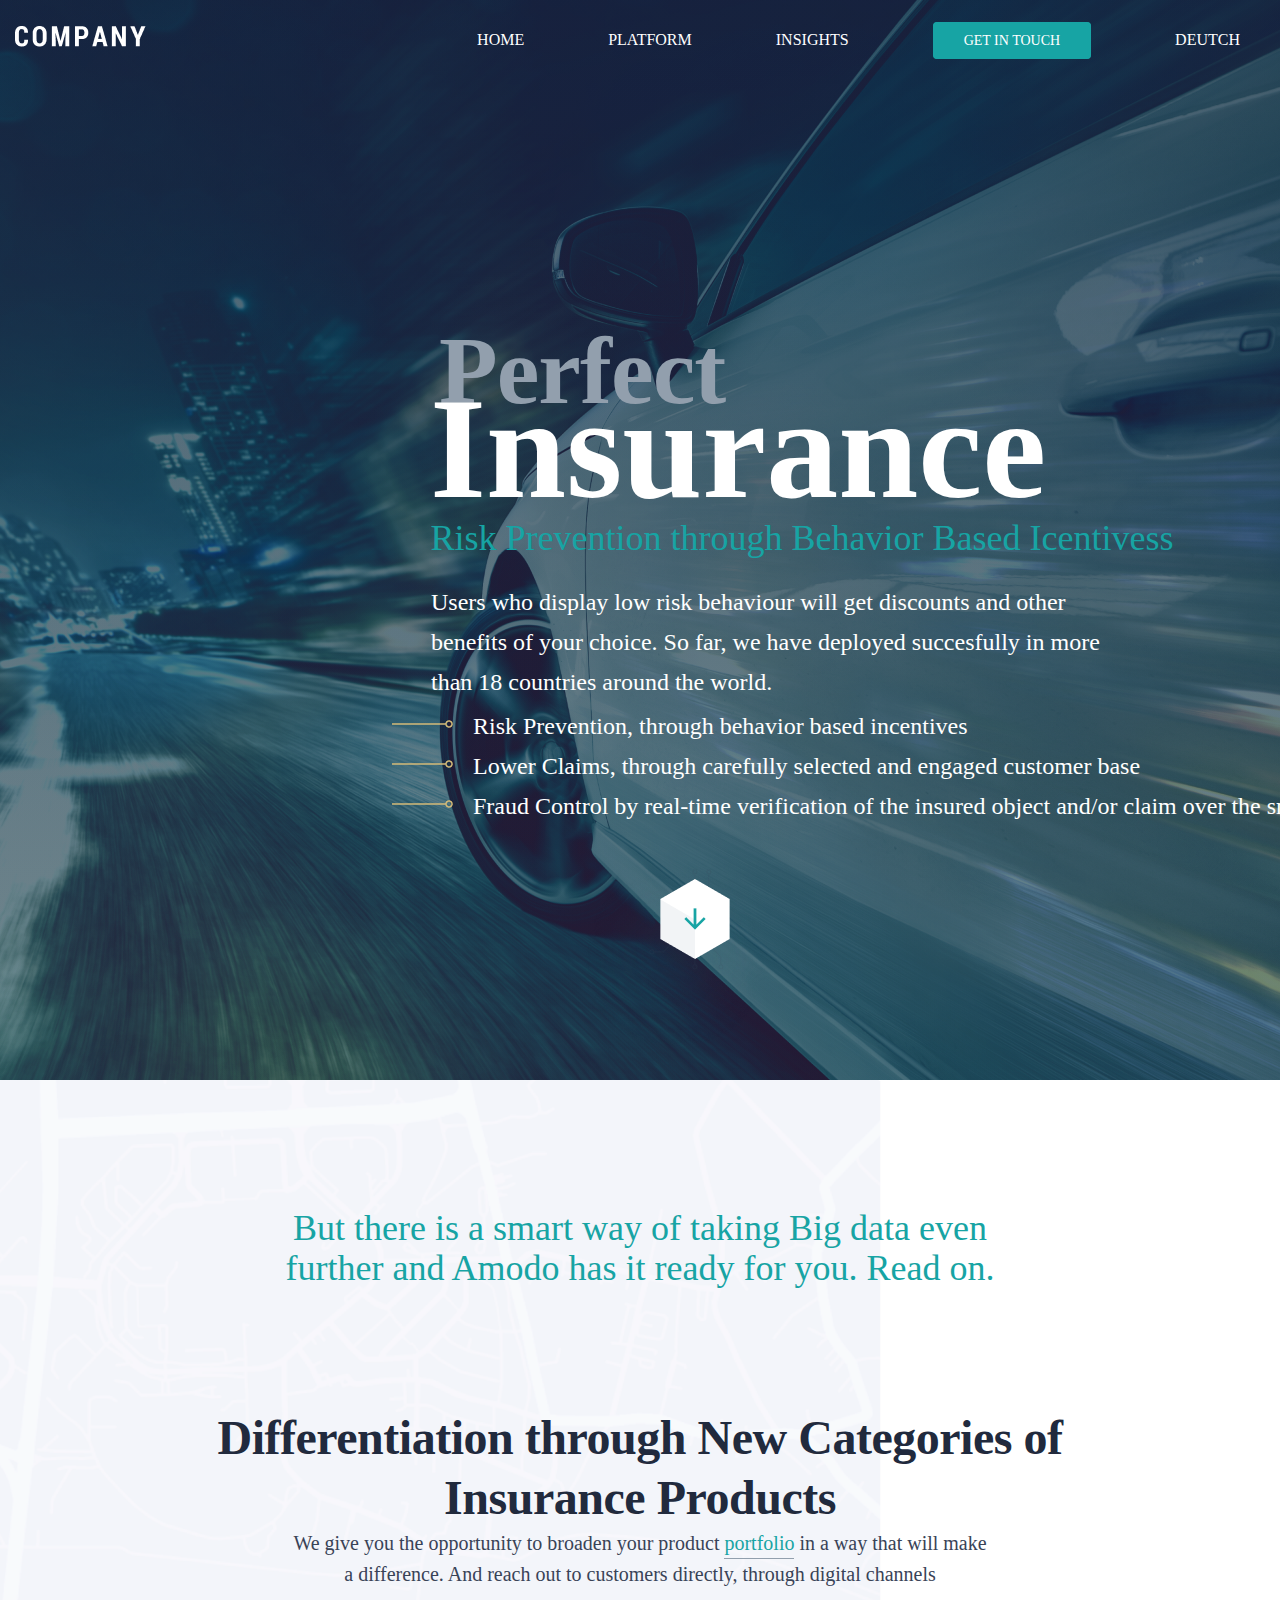
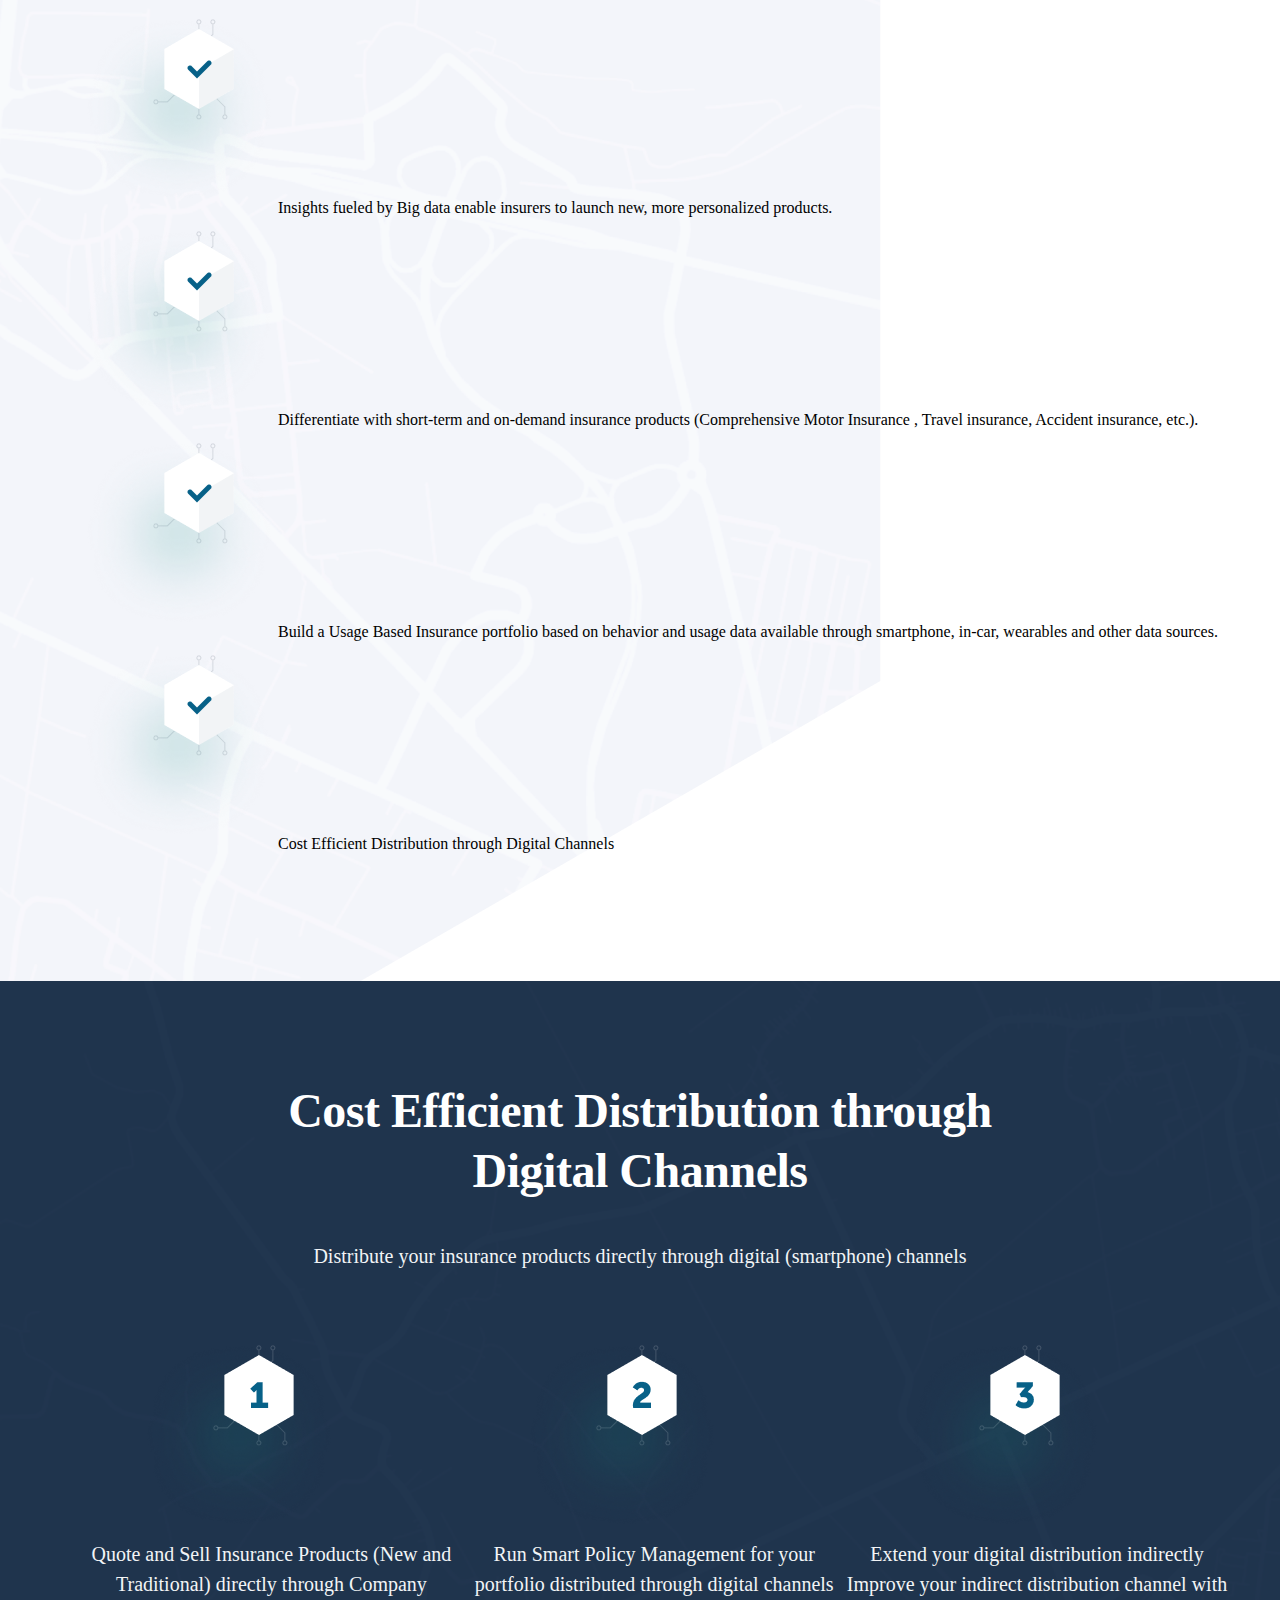
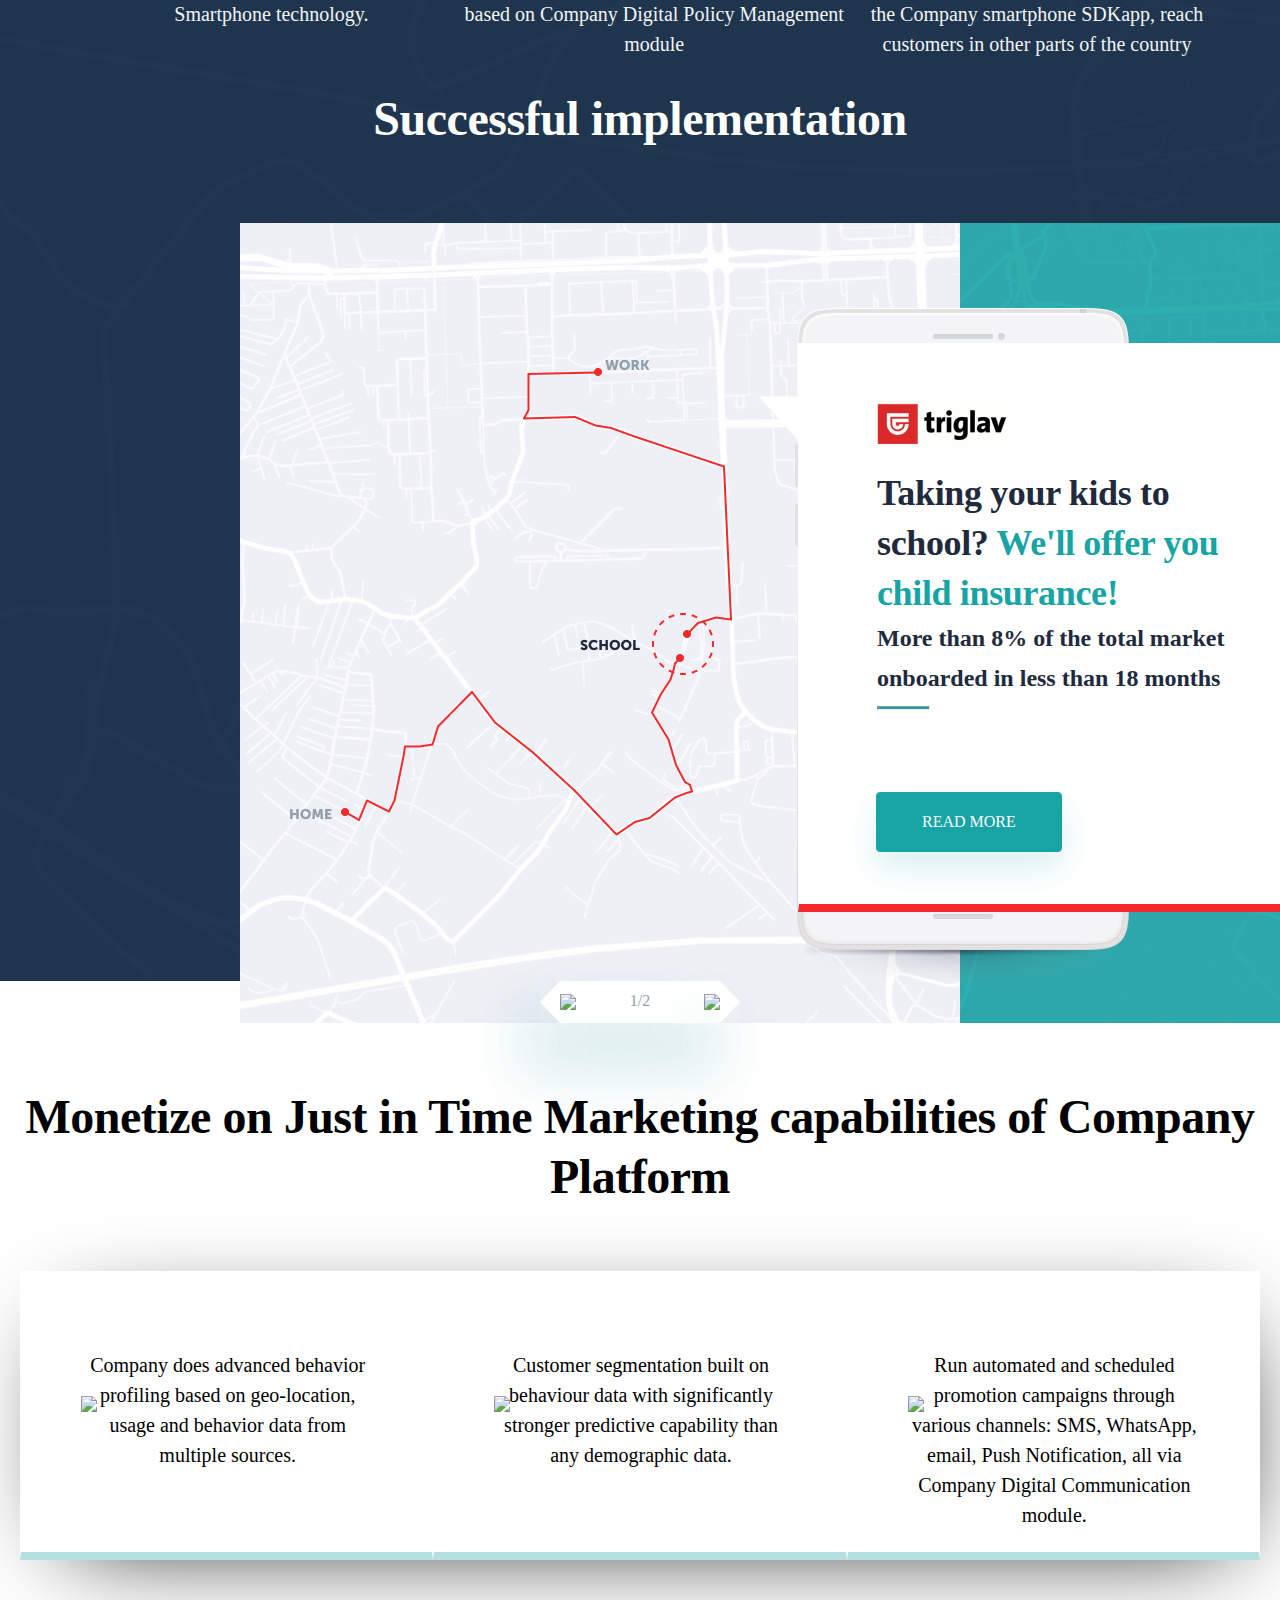
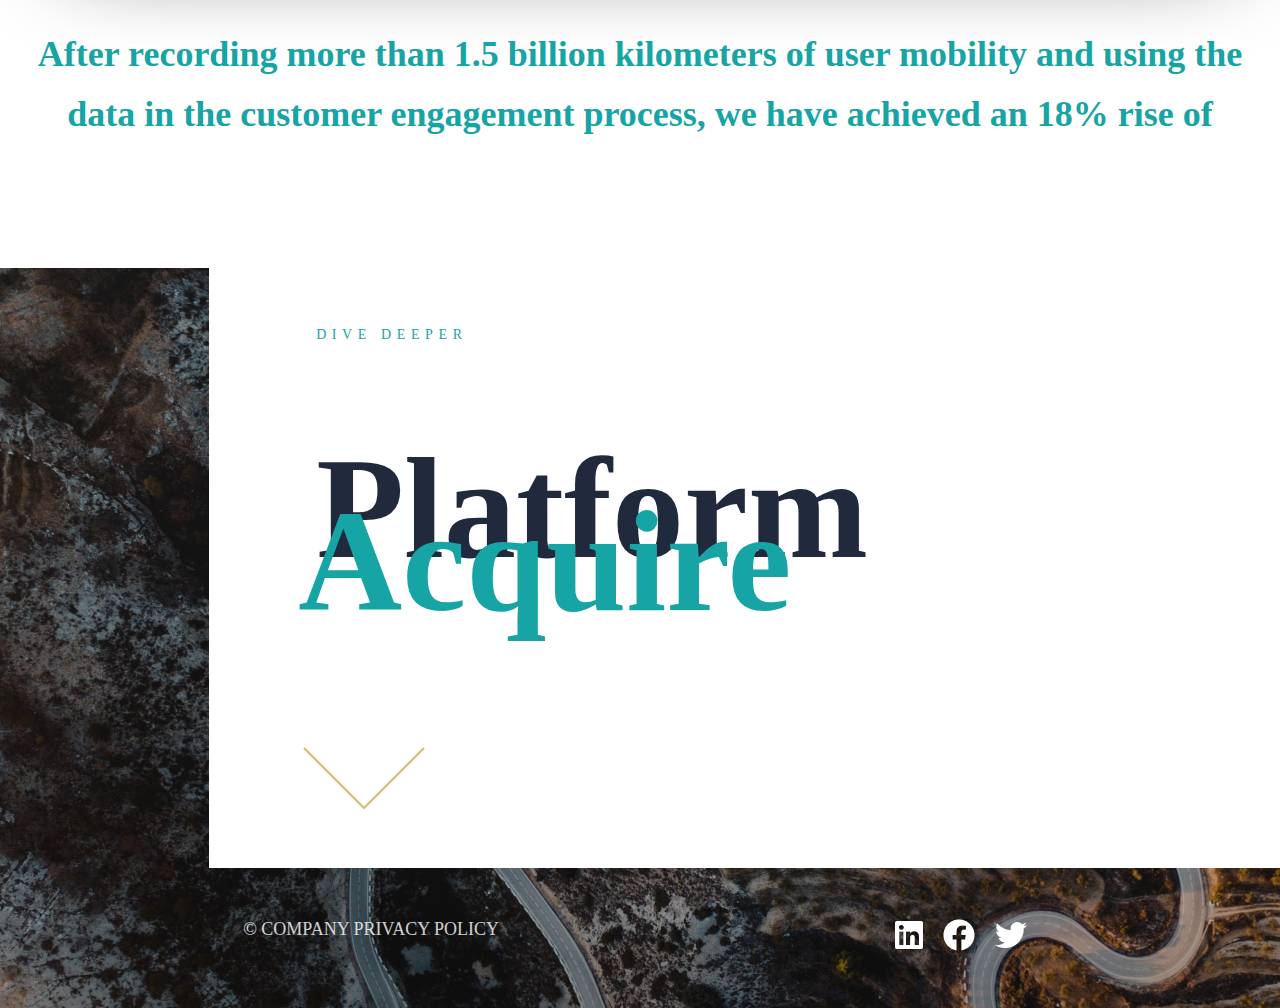
==== index.html @ 4633a665 "changes" ====
<!DOCTYPE html>
<html>
<head>
	<title>COMPANY</title>
	<link rel="shortcut icon" type="image/icon" href="assets/images/favicon.png"/>
	<link rel="stylesheet" type="text/css" href="css/style.css">
	<meta charset="utf-8"/>
</head>
<body>
	<header>
		<div id="main-menu">
			<ul class="logo">
				<img src="assets/images/COMPANY.png">
			</ul>
			<ul class="nav">
				<li><a href="">Home</a></li>
				<li class="dropdown"><span><a href="">Platform</a></span>
					<ul class="dropdown-content">
						<li>Acquire</li>
						<li>Create</li>
						<li>Engage</li>
						<li>Sell</li>
					</ul>
				</li>
				<li><a href="">Insights</a></li>
				<li class="button"><a href="">Get in touch</a></li>
				<li><a href="">Deutch</a></li>
			</ul>
		</div>
		<div class="header-background">
			<div class="header-content">
				<h2>Perfect</h2>
				<h1>Insurance</h1>
				<h5>Risk Prevention through Behavior Based Icentivess</h5>
				<p>Users who display low risk behaviour will get discounts and other benefits of your choice. So far, we have deployed succesfully in more than 18 countries around the world.</p>
				<ul>
					<li><img src="assets/images/bullet.png">Risk Prevention, through behavior based incentives</li>
					<li><img src="assets/images/bullet.png">Lower Claims, through carefully selected and engaged customer base</li>
					<li><img src="assets/images/bullet.png">Fraud Control by real-time verification of the insured object and/or claim over the smartphone camera</li>
				</ul>
			</div>
			
		</div>

		<div class="scroll-box">
			<a href=""><img src="assets/images/scrolldown-icon.png"></a>
		</div>
	</header>

	<section>
		<div class="big-data-section"></div>
		<div class="big-data-content">
			<div class="big-data-title">
				<h5>But there is a smart way of taking Big data even further and Amodo has it ready for you. Read on.</h5>
			</div>
			<div class="big-data-subtitle">
				<h2>Differentiation through New Categories of Insurance Products</h2>
				<p>We give you the opportunity to broaden your product <span> portfolio</span> in a way that will make a difference. And reach out to customers directly, through digital channels</p>
			</div>
			<div class="big-data-list">
				<ul>
					<li><img src="assets/images/tick_icon.png">Insights fueled by Big data enable insurers to launch new, more personalized products.</li>
					<li><img src="assets/images/tick_icon.png">Differentiate with short-term and on-demand insurance products (Comprehensive Motor Insurance , Travel insurance, Accident insurance, etc.).</li>
					<li><img src="assets/images/tick_icon.png">Build a Usage Based Insurance portfolio based on behavior and usage data available through smartphone, in-car, wearables and other data sources.</li>
					<li><img src="assets/images/tick_icon.png">Cost Efficient Distribution through Digital Channels</li>
				</ul>
			</div>
		</div>
	</section>
	
	<section>
		<div class="cost-section">
			<div class="cost-content">
				<div class="cost-title">
					<h2>Cost Efficient Distribution through Digital Channels</h2>
					<p>Distribute your insurance products directly through digital (smartphone) channels</p>
				</div>
				<div class="cost-list">
					<ul>
						<li><img src="assets/images/icon_1.png"><span>Quote and Sell Insurance Products (New and Traditional) directly through Company Smartphone technology.</span></li>
						<li><img src="assets/images/icon_2.png"><span>Run Smart Policy Management for your portfolio distributed through digital channels based on Company Digital Policy Management module</span></li>
						<li><img src="assets/images/icon_3.png"><span>Extend your digital distribution indirectly Improve your indirect distribution channel with the Company smartphone SDKapp, reach customers in other parts of the country</span></li>
					</ul>
				</div>
			</div>
			<div class="slide-title">
				<h3>Successful implementation</h3>
			</div>
		</div>
		<div class="cost-slide">
			<div class="cost-map">
				<img src="assets/images/illustration.png">
				<img src="assets/images/body.png">
				<div class="cost-device">
					<img src="assets/images/device.png">
				</div>
				<div class="triglav-content">
					<div id="triangle-up"></div>
					<img src="assets/images/triglav_osiguranje_logo.png">
					<h4>Taking your kids to school?<span> We'll offer you child insurance!</span></h4>
					<p><span>More than 8%</span> of  the total market onboarded in less than 18 months</p>
					<hr>
					<a href="">read more</a>
				</div>
			</div>
			<div class="hexagon">
				<a href="" class="prev-arrow">
					<img src="assets/images/arrow_previous.png">
				</a>
				<a href=""><span>1/2</span></a>
				<a href="" class="next-arrow">
					<img src="assets/images/arrow_next.png">
				</a>
			</div>
		</div>
	</section>

	<section>
		<h2 class="monetization-title">Monetize on Just in Time Marketing capabilities of Company Platform</h2>
		<div class="monetization">
			<div class="monetization-content">
				<div class="monetization-box">
					<img src="assets/images/tick_icon_teal.png">
					<p>Company does advanced behavior profiling based on geo-location, usage and behavior data from multiple sources.</p>
				</div>
				<div class="monetization-box">
					<img src="assets/images/tick_icon_teal.png">
					<p>Customer segmentation built on behaviour data with significantly stronger predictive capability than any demographic data.</p>
				</div>	
				<div class="monetization-box">
					<img src="assets/images/tick_icon_teal.png">
					<p>Run automated and scheduled promotion campaigns through various channels: SMS, WhatsApp, email, Push Notification, all via Company Digital Communication module.</p>
				</div>		
			</div>
		</div>
		<h4 class="monetization-subtitle">After recording more than 1.5 billion kilometers of user mobility and using the data in the customer engagement process, we have achieved an 18% rise of conversion rates</h4>
	</section>

	<section>
		
	</section>

	<footer>
		<div class="footer-box">
			<div class="footer-content">
				<h5>dive deeper</h5>
				<div class="footer-title">
					<h2>Platform</h2>
					<h3>Acquire</h3>
				</div>
				<img class="arrow" src="assets/images/arrow.png">
			</div>
			<div class="footer-map">
				<img src="assets/images/Hexagon.png">
			</div>
		</div>
		<div class="footer-contact">
		<div class="footer-col-1">
			<h5>© COMPANY Privacy policy</h5>
		</div>
		<div class="footer-col-2">
			<ul>
				<li><a href=""><img src="assets/images/linkedin.png"></a></li>
				<li><a href=""><img src="assets/images/facebook.png"></a></li>
				<li><a href=""><img src="assets/images/twitter.png"></a></li>
			</ul>
		</div>
	</div>
	</footer>
</body>
</html>
---- css/style.css ----
body {
	margin: 0;
}
h1, h2, h3, h4, h5, h6, p, a, ul, li {
	cursor: pointer;
}
#main-menu {
	position: relative;
	z-index: 10;
}
#main-menu ul li {
	display: inline-block;
	padding: 0 40px;
	position: relative;
}
#main-menu ul li ul li {
	padding: 10px 40px;
}
.dropdown {
	position: relative;
	display: inline-block;
	padding: 0 30px;
	transition: ease-in-out 1s;
}
.logo {
	float: left;
	padding: 10px 15px;
	z-index: 10;
}
.nav {
	padding: 15px 0;
	float: right;
	text-transform: uppercase; 
}
.nav li a {
	color: #fff;
	text-decoration: none;
	cursor: pointer;
	transition: all ease-in-out 1s;
}
.nav li a:hover {
	border-bottom: 1px solid #D5BB78;
	color: #17A4A4;
}
.dropdown-content {
	display: none;
	background-color: #f9f9f9;
	padding: 12px 0;
	z-index: 1;
	list-style-type: none;
	border: 1px solid #F2F4F6;
	background: #fff;
	box-shadow: -20px 40px 64px rgba(15, 123, 138, 0.16);
	border-radius: 4px;
	max-width: 192px;
	padding-left: 0;
	position: absolute;
	left: -10px;
	text-align: center;
	margin-top: 20px;
}
.dropdown-content li {
	font-family: Museo Sans;
	font-size: 14px;
	line-height: 17px;
	letter-spacing: 0.4em;
	text-align: center;
	color: #000;
}
.dropdown:hover .dropdown-content {
	display: block;
}
.dropdown span:hover {
	color: #17A4A4;
}
.button a {
	text-decoration: none;
	border: 1px solid #17A4A4;
	border-radius: 4px;
	background-color: #17A4A4;
	color: #fff;
	padding: 10px 30px;
	transition: background 1s ease-out;
	font-size: 14px;
}
.button a:hover {
	border: 1px solid #1ECDCD;
	background: linear-gradient(270deg, rgba(30, 205, 205, 0) 36.59%, #1ECDCD 100%), #1ECDCD;
}
.front-wrapper {
	position: relative;
	background: #FBFCFE;
}
.header-background {
	background: url("../assets/images/image.png") no-repeat center center;
	height: 1080px;
	left: 0px;
	top: 0px;
	max-width: 1920px;
	width: 100%;
	z-index: 5;
}
.header-background:after {
	content: " ";
	z-index: 5;
	display: block;
	height: 100%;
	top: 0;
	left: 0;
	right: 0;
	background: linear-gradient(180deg, rgba(23, 164, 164, 0.12) 0%, rgba(23, 164, 164, 0.06) 100%), linear-gradient(180deg, rgba(5, 19, 46, 0.72) 0%, rgba(5, 32, 46, 0.54) 100%);
}
.header-content {
	position: absolute;
	left: 352px;
	top: 213px;
}
.header-background h2 {
	position: absolute;
	left: 87px;
	top: 28px;
	font-family: Museo Sans;
	font-style: normal;
	font-weight: bold;
	font-size: 96px;
	line-height: 100px;
	letter-spacing: -0.01em;
	color: #929FAD;
	z-index: 10;
}
.header-background h1 {
	position: absolute;
	left: 78px;
	top: 54px;
	font-family: Museo Sans;
	font-style: normal;
	font-weight: bold;
	font-size: 144px;
	line-height: 120%;
	display: flex;
	align-items: flex-end;
	color: #FFFFFF;
	z-index: 10;
}
.header-background h5 {
	position: absolute;
	left: 50px;
	top: 245px;
	font-family: Museo Sans;
	font-style: normal;
	font-weight: 300;
	font-size: 36px;
	line-height: 40px;
	text-align: center;
	color: #17A4A4;
	z-index: 10;
	width: 800px;
}
.header-background p {
	position: absolute;
	width: 710px;
	height: 122px;
	left: 79px;
	top: 345px;
	font-family: Source Sans Pro;
	font-style: normal;
	font-weight: normal;
	font-size: 24px;
	line-height: 40px;
	color: #FFFFFF;
	z-index: 10;
}
.header-background ul {
	list-style-type: none;
	position: absolute;
	left: 0;
	top: 469px;
	font-family: Source Sans Pro;
	font-style: normal;
	font-weight: normal;
	font-size: 24px;
	line-height: 40px;
	color: #FFFFFF;
	z-index: 10;
	width: 1100px;
}
.header-background ul li img {
	padding-right: 20px
}
.scroll-box {
	position: absolute;
	top: 95%;
	z-index: 10;
	left: 45%;
}
.big-data-section {
	background: url("../assets/images/Polygon.png") no-repeat;
	position: absolute;
	max-width: 1000px;
	height: 2400px;
	top: 481px;
	z-index: -10;
	width: 100%;
}
.big-data-content {
	max-width: 1200px;
	margin: 10% auto;
}
.big-data-title h5 {
	font-family: Museo Sans;
	font-style: normal;
	font-weight: 300;
	font-size: 36px;
	line-height: 40px;
	text-align: center;
	color: #17A4A4;
	margin: 0 auto;
	max-width: 800px;
}
.big-data-subtitle {
	margin-top: 10%;
}
.big-data-subtitle span {
	border-bottom: 1px solid #929FAD;
	color: #17A4A4;
	text-decoration: none;
	display: inline-block;
	cursor: pointer;
	transition: all ease-in-out .2s;
}
.big-data-subtitle span:hover {
	border-bottom: 1px solid #D5BB78;;
}
.big-data-subtitle h2 {
	font-family: Museo Sans;
	font-size: 48px;
	line-height: 60px;
	text-align: center;
	letter-spacing: -0.01em;
	color: #212A3D;
	max-width: 1000px;
	margin: 0 auto;
}
.big-data-subtitle p {
	font-family: Source Sans Pro;
	font-style: normal;
	font-weight: normal;
	font-size: 20px;
	line-height: 30px;
	text-align: center;
	color: #394357;
	max-width: 700px;
	margin: 0 auto;
}
.big-data-list ul {
	list-style-type: none;
}

.cost-section {
	background: url("../assets/images/background_alt.png") no-repeat;
	height: 1600px;
	width: 100%;
}
.cost-content {
	max-width: 1200px;
	margin: 0 auto;
}
.cost-title, .slide-title {
	max-width: 840px;
	margin: 0 auto;
	padding-top: 5%;
}
.cost-title h2 {
	font-family: Museo Sans;
	font-size: 48px;
	line-height: 60px;
	text-align: center;
	letter-spacing: -0.01em;
	color: #fff;
}
.cost-title p {
	font-family: Source Sans Pro;
	font-style: normal;
	font-weight: normal;
	font-size: 20px;
	line-height: 30px;
	text-align: center;
	color: #F2F4F6;
}
.cost-list {
	margin-top: 5%;
}
.cost-list ul {
	list-style-type: none;
	display: flex;
}
.cost-list ul li {
	display: grid;
	text-align: center;
	max-width: 400px;
	width: 33%;
	height: 240px;
}
.cost-list ul li img {
	margin-left: 60px;
}
.cost-list ul li span {
	font-family: Source Sans Pro;
	font-style: normal;
	font-weight: normal;
	font-size: 20px;
	line-height: 30px;
	text-align: center;
	color: #F2F4F6;
}
.slide-title h3 {
	font-family: Museo Sans;
	font-style: normal;
	font-weight: bold;
	font-size: 48px;
	line-height: 40px;
	text-align: center;
	letter-spacing: -0.01em;
	color: #FFFFFF;
}
.cost-slide {
	position: relative;
}
.cost-map {
	display: flex;
	position: absolute;
	bottom: 0px;
	left: 240px;
	max-width: 1600px;
}
.cost-map img {
	width: 100%;
	max-width: 800px;
}
.cost-device {
	position: absolute;
	left: 555px;
	top: 85px;
	display: flex;
}
.cost-map .cost-device img {
	width: 100%;
	max-width: 340px;
}
.triglav-content {
	height: 560px;
	border: 1px solid #fff;
	background-color: #fff;
	margin-left: 60px;
	margin-top: 20px;
	position: absolute;
	max-width: 520px;
	width: 100%;
	right: -40px;
	top: 100px;
	border-bottom: 8px solid #F22A2B;
}
.triglav-content img {
	margin: 40px 0 0 60px;
	width: unset;
	max-width: unset;
}
.triglav-content h4 {
	margin: 0px 42px 0 78px;
	font-family: Museo Sans;
	font-style: normal;
	font-weight: bold;
	font-size: 36px;
	line-height: 50px;
	letter-spacing: -0.01em;
	color: #212A3D;
}
.triglav-content h4 span {
	color: #17A4A4;
}
.triglav-content p {
	margin: 0px 42px 0 78px;
	font-family: Source Sans Pro;
	font-style: normal;
	font-weight: bold;
	font-size: 24px;
	line-height: 40px;
	color: #212A3D;
}
.triglav-content hr {
	width: 51px;
	height: 2px;
	left: 78px;
	background-color: #17A4A4;
	transition: background 0.6s ease-out;
	position: absolute;
}
.triglav-content hr:hover {
	background-color: #D5BB78;
}
.triglav-content a {
	position: absolute;
	bottom: 52px;
	left: 77px;
	background: #17A4A4;
	border: 1px solid #17A4A4;
	box-sizing: border-box;
	box-shadow: 0px 16px 32px rgba(23, 164, 164, 0.16);
	border-radius: 4px;
	text-decoration: none;
	color: #fff;
	padding: 20px 45px;
	text-transform: uppercase;
	transition: background 1s ease-out;
}
.triglav-content a:hover {
	border: 1px solid #1ECDCD;
	background: linear-gradient(270deg, rgba(30, 205, 205, 0) 36.59%, #1ECDCD 100%), #1ECDCD;
}
#triangle-up {
	width: 0;
	height: 0;
	border-left: 40px solid transparent;
	border-right: 0px solid transparent;
	border-bottom: 50px solid #fff;
	transform: rotateX(155deg);
	position: absolute;
	left: -40px;
	top: 50px;
}
.hexagon {
	position: relative;
	width: 160px;
	height: 42px;
	background-color: #fff;
	background: #fff;
	box-shadow: -20px 40px 64px rgba(15, 138, 131, 0.24);
	margin: 0 auto;
}
.hexagon:before,
.hexagon:after {
	content: " ";
	position: absolute;
	border-top: 21px solid transparent;
	border-bottom: 21px solid transparent;
}
.hexagon:before {
	left: 100%;
	border-left: 20px solid #fff;
	box-shadow: -20px 40px 64px rgba(15, 138, 131, 0.24);
}
.hexagon:after {
	right: 100%;
	border-right: 20px solid #fff;
	box-shadow: -20px 40px 64px rgba(15, 138, 131, 0.24);
}
.prev-arrow img {
	position: absolute;
	bottom: 0;
	left: 0;
}
.next-arrow img {
	position: absolute;
	bottom: 0;
	right: 0;
}
.hexagon a {
	position: absolute;
	bottom: 13px;
	left: 0;
	right: 0;
	text-align: center;
	text-decoration: none;
	color: #929FAD;
}
.monetization-title {
	font-family: Museo Sans;
	font-style: normal;
	font-weight: bold;
	font-size: 48px;
	line-height: 60px;
	text-align: center;
	letter-spacing: -0.01em;
	max-width: 1240px;
	width: 100%;
	margin: 5% auto;
}
.monetization {
	max-width: 1240px;
	width: 100%;
	margin: 0 auto;
	box-shadow: 10px 20px 100px -40px;
}
.monetization-content {
	display: flex;
}
.monetization-box {
	border: 1px solid #fff;
	width: 480px;
	position: relative;
	border-bottom: 8px solid #B4E0E0;
	height: 280px;
	transition: border 2s ease-in-out;
}
.monetization-box:hover {
	border-bottom: 8px solid #D5BB78;
}
.monetization-box img {
	position: absolute;
	bottom: 140px;
	left: 60px;
}
.monetization-box p {
	position: absolute;
	max-width: 300px;
	padding: 78px 59px 62px 61px;
	margin: 0;
	font-family: Source Sans Pro;
	font-style: normal;
	font-weight: normal;
	font-size: 20px;
	line-height: 30px;
	text-align: center;
}
.monetization-subtitle {
	font-family: Museo Sans;
	font-size: 36px;
	line-height: 60px;
	text-align: center;
	color: #17A4A4;
	max-width: 1240px;
	width: 100%;
	margin: 5% auto;
}










footer {
	background: url("../assets/images/footer-background.png");
	height: 740px;
	max-width: 1920px;
	width: 100%;
	position: relative;
}
.footer-box {
	max-width: 1440px;
	width: 100%;
	background: #fff;
	height: 720px;
	position: absolute;
	overflow: hidden;
	bottom: 140px;
	left: 16.3%;
	border-bottom: 8px solid #fff;
	transition: ease-in-out 2s;
}
.footer-content h5 {
	font-family: Museo Sans;
	font-style: normal;
	font-weight: 500;
	font-size: 14px;
	line-height: 120%;
	letter-spacing: 0.4em;
	text-transform: uppercase;
	font-variant: small-caps;
	color: #17A4A4;
	position: absolute;
	left: 8.4%;
	top: 22.7%;
}
.footer-title h2 {
	font-family: Museo Sans;
	font-style: normal;
	font-weight: bold;
	font-size: 144px;
	line-height: 120%;
	color: #212A3D;
	position: absolute;
	left: 8.4%;
	top: 22.7%;
}
.footer-title h3 {
	font-family: Museo Sans;
	font-style: normal;
	font-weight: bold;
	font-size: 144px;
	line-height: 120%;
	color: #17A4A4;
	position: absolute;
	left: 7%;
	top: 26.7%;
}
.arrow {
	position: absolute;
	left: 7.4%;
	bottom: 7%;
	transition: transform 2s ease-in-out;
}
.footer-box:hover .arrow {
	transform: rotate(-90deg);
}
.footer-box:hover {
	border-bottom: 8px solid #D5BB78;
}
.footer-map {
	position: absolute;
	right: 0;
	bottom: -20px;
}

.footer-col-1 {
	position: absolute;
	bottom: 5%;
	left: 19%;
}
.footer-col-1 h5 {
	font-family: Museo Sans;
	font-style: normal;
	font-weight: 300;
	font-size: 18px;
	line-height: 120%;
	text-transform: uppercase;
	font-variant: small-caps;
	color: #FFFFFF;
	opacity: 0.8;
}
.footer-col-2 {
	position: absolute;
	bottom: 5%;
	right: 19%;
}
.footer-col-2 ul {
	list-style-type: none;
	display: flex;
	align-items: center;
}
.footer-col-2 ul li {
	padding: 0 10px;
}
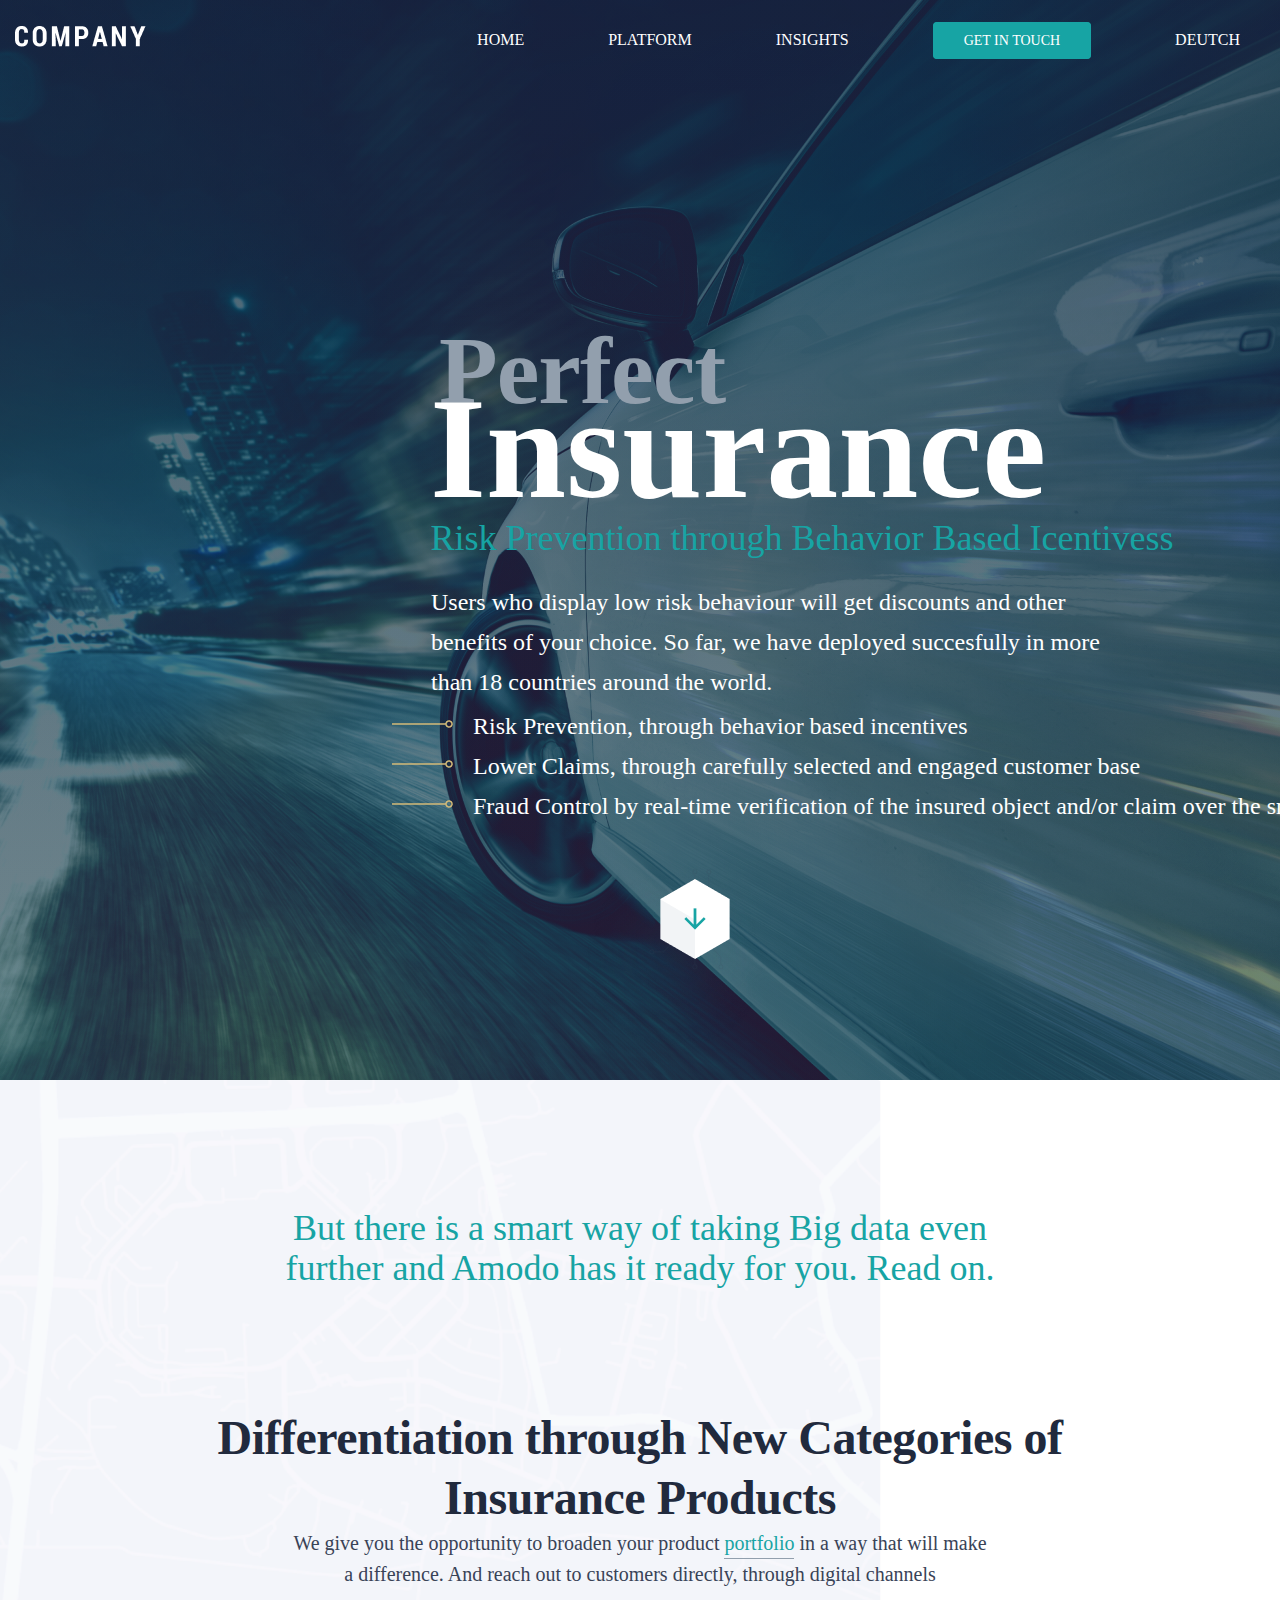
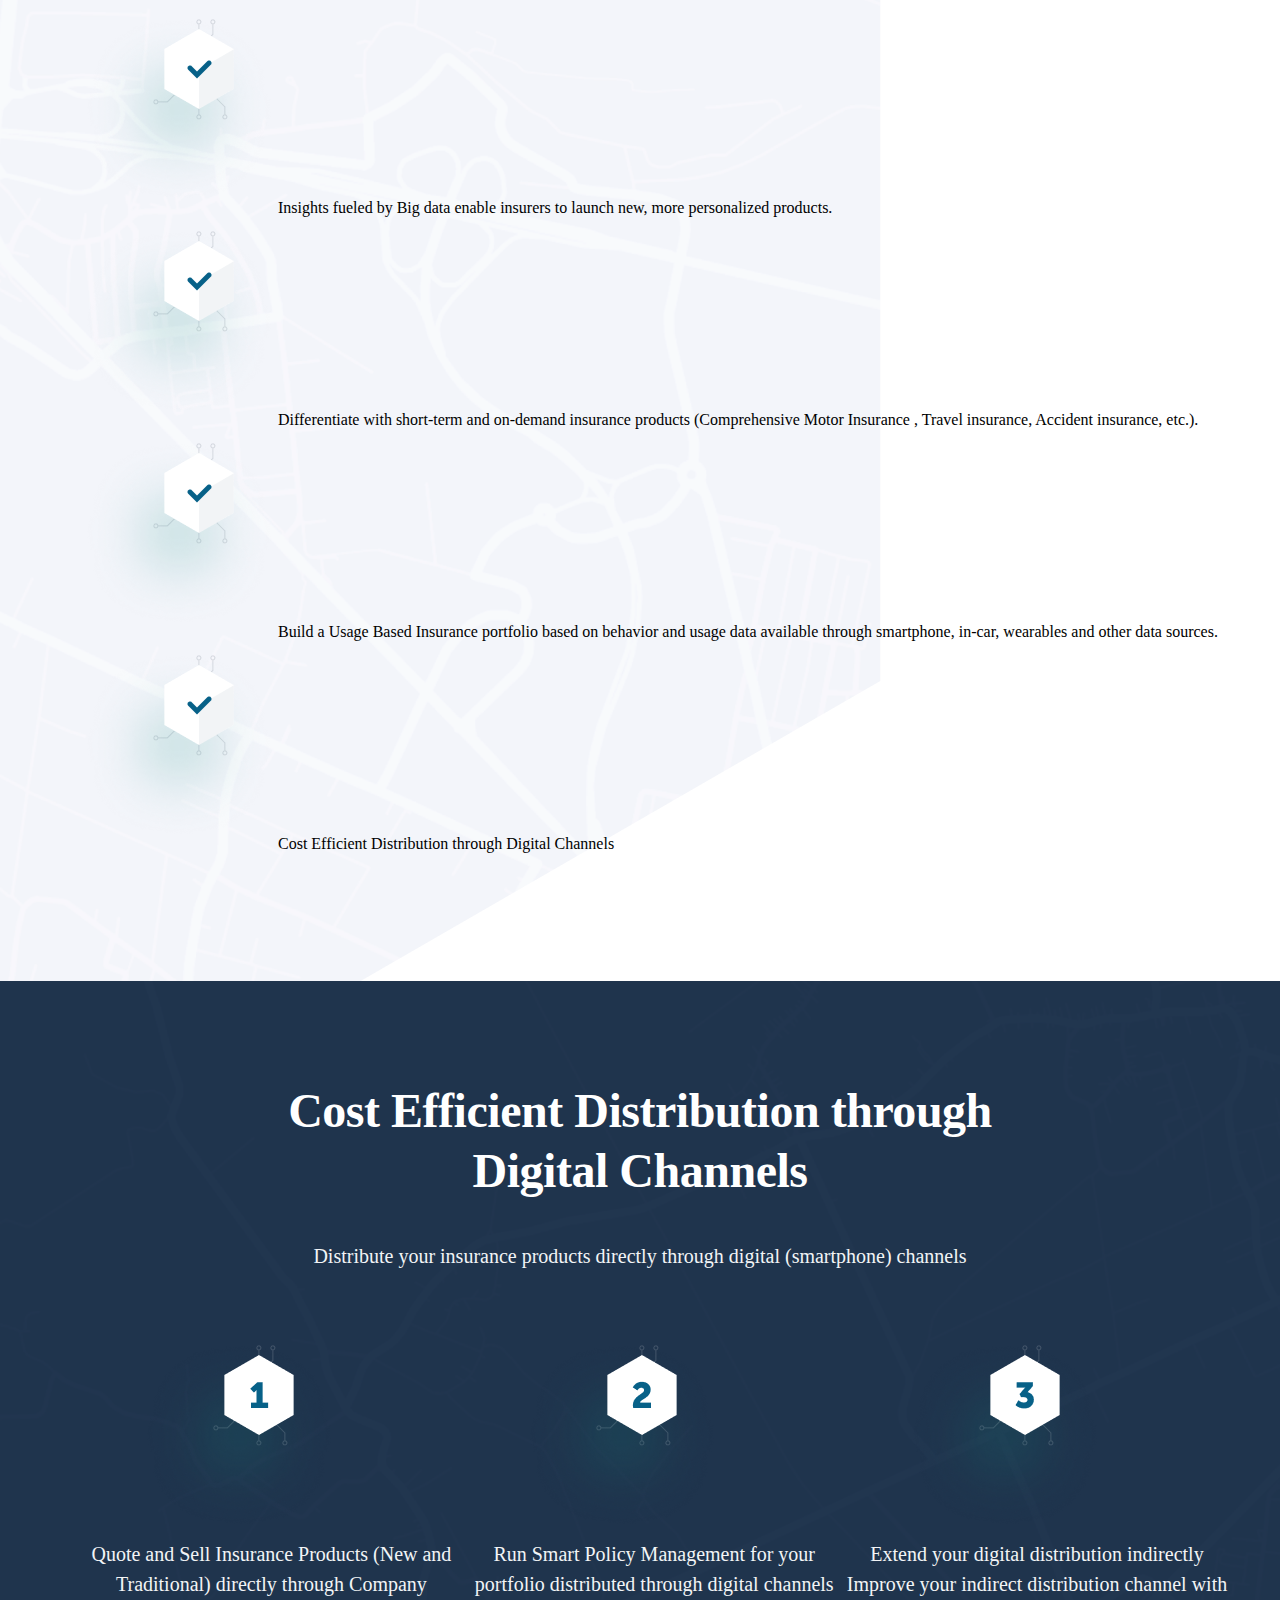
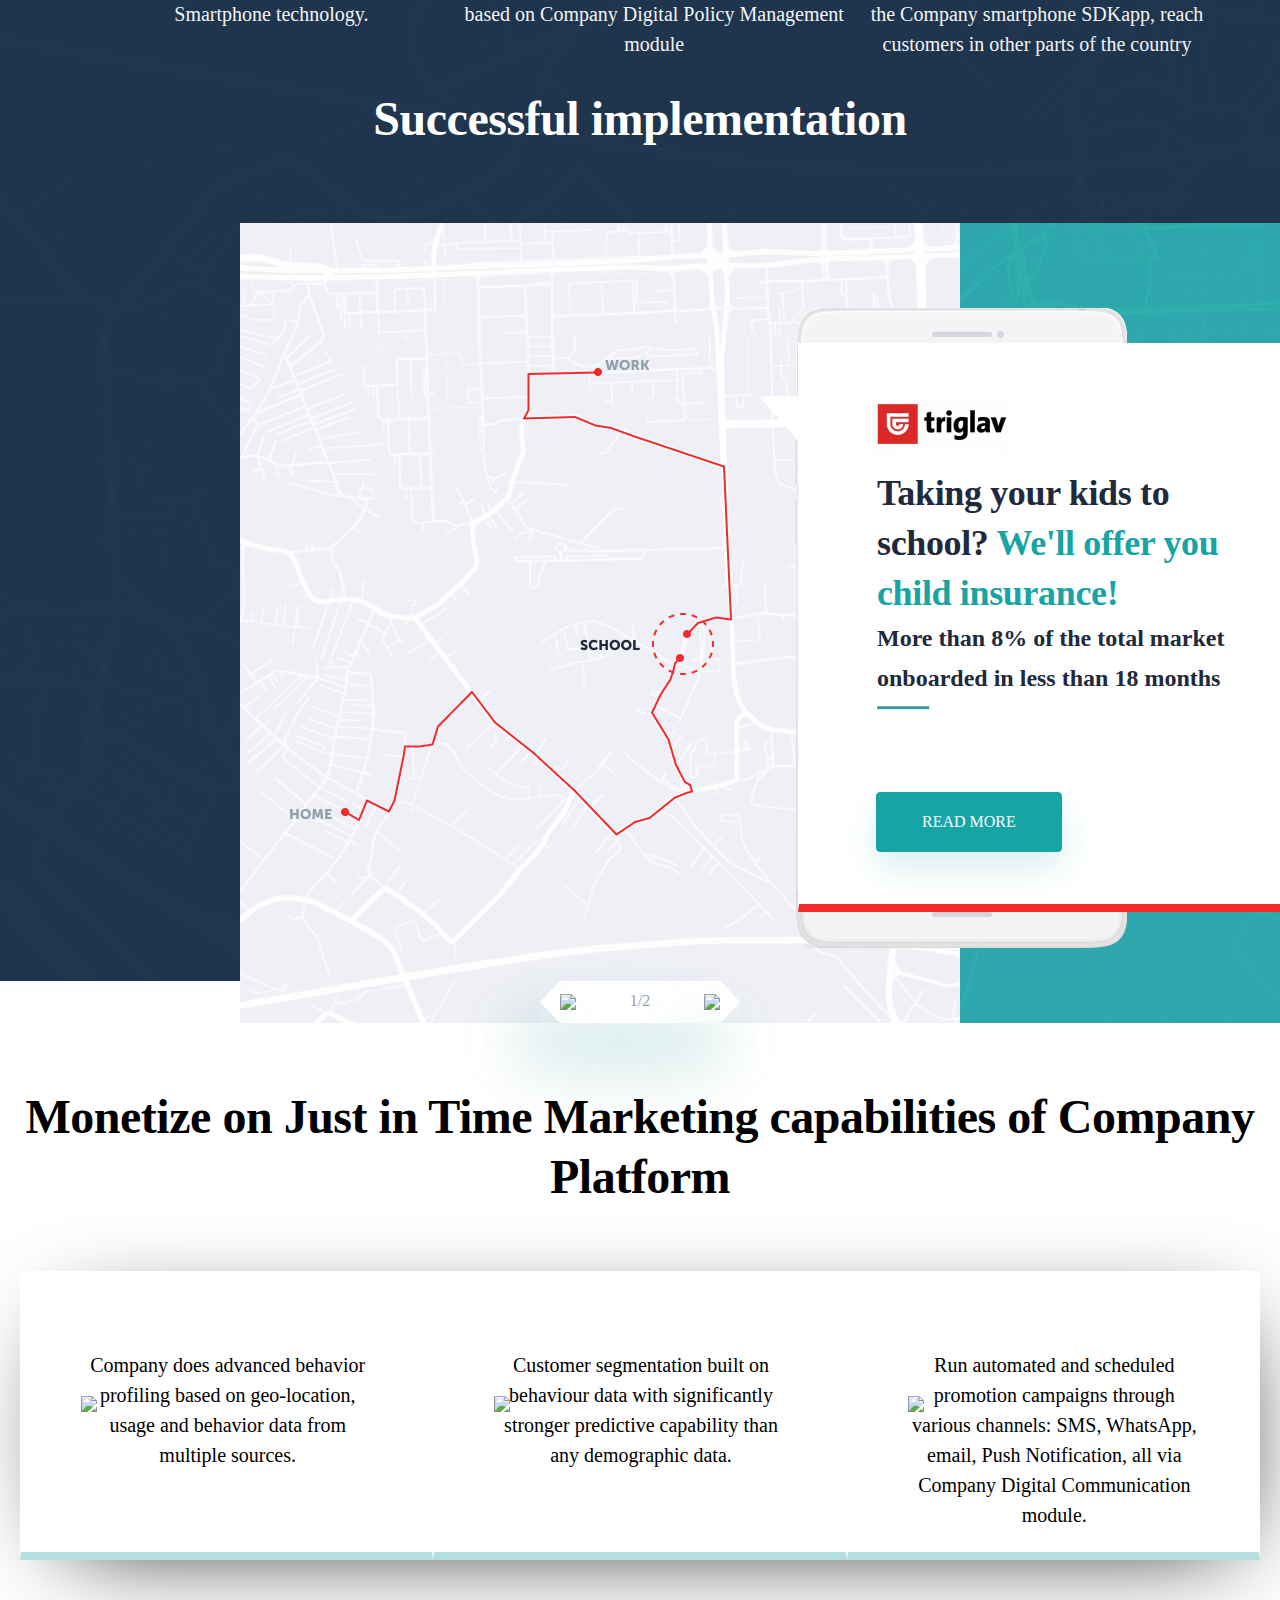
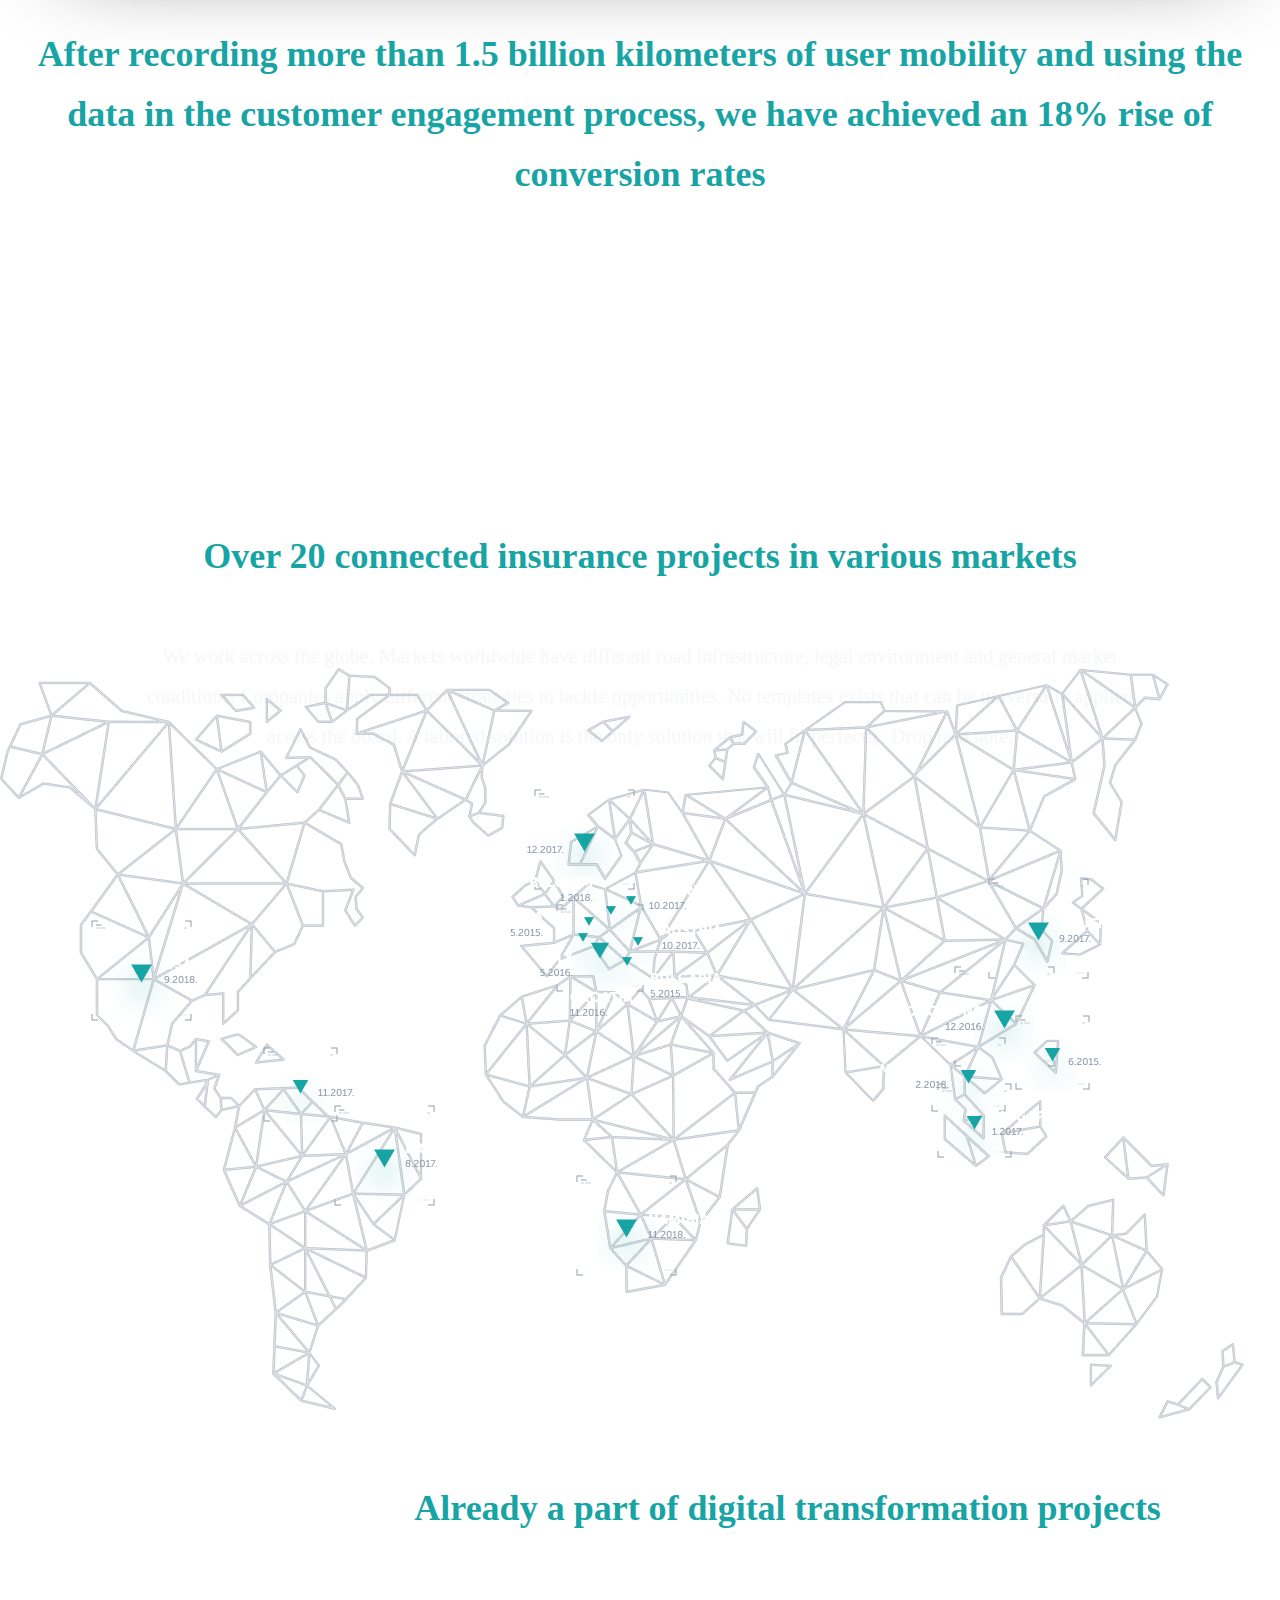
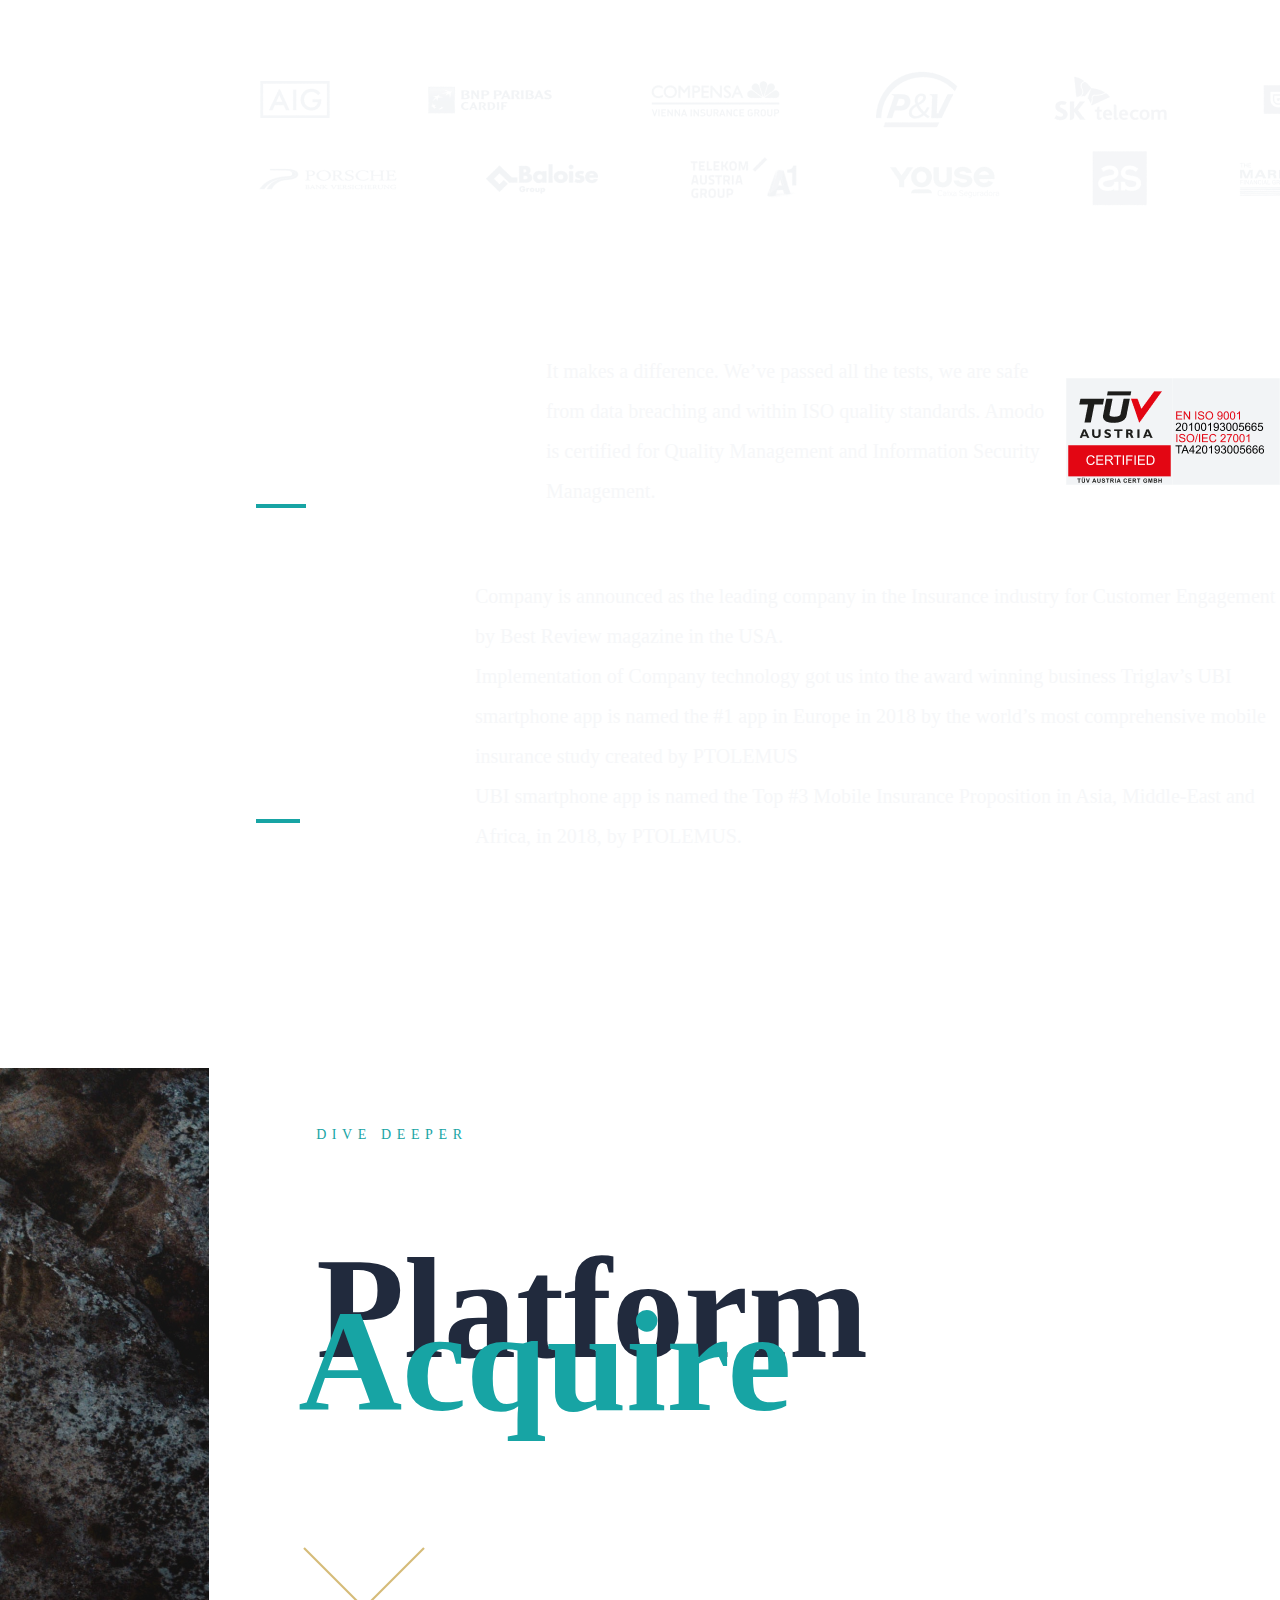
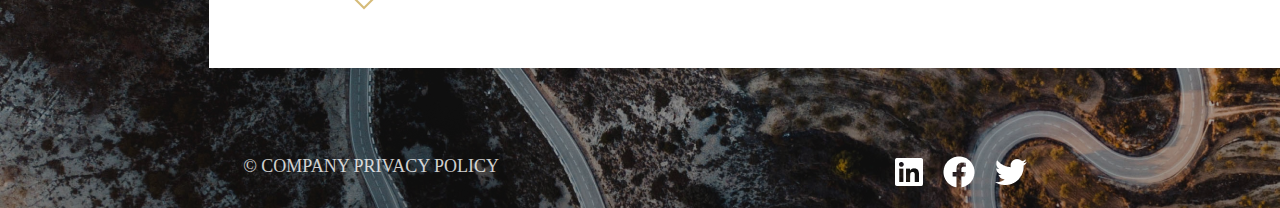
==== commit ae2b212e: "homepage" ====
--- a/index.html
+++ b/index.html
@@ -27,6 +27,9 @@
 				<li><a href="">Deutch</a></li>
 			</ul>
 		</div>
+	</header>
+
+	<section>
 		<div class="header-background">
 			<div class="header-content">
 				<h2>Perfect</h2>
@@ -39,13 +42,11 @@
 					<li><img src="assets/images/bullet.png">Fraud Control by real-time verification of the insured object and/or claim over the smartphone camera</li>
 				</ul>
 			</div>
-			
-		</div>
-
+		</div>
 		<div class="scroll-box">
 			<a href=""><img src="assets/images/scrolldown-icon.png"></a>
 		</div>
-	</header>
+	</section>
 
 	<section>
 		<div class="big-data-section"></div>
@@ -137,35 +138,84 @@
 	</section>
 
 	<section>
-		
-	</section>
-
-	<footer>
-		<div class="footer-box">
-			<div class="footer-content">
+		<div class="sponsor-bg">
+			<div class="sponsor-title">
+				<h2>Trusted by clients on 5 continents</h2>
+				<h5>Over 20 connected insurance projects in various markets</h5>
+				<p>We work across the globe. Markets worldwide have different road infrastructure, legal environment and general market conditions. Companies apply different strategies to tackle opportunities. No templates exists that can be universally applied across the board. A tailored solution is the only solution that will fit perfectly. Drop us a note.</p>
+				<img src="assets/images/map.png">
+			</div>
+			<div class="list-title">
+				<h2>Live Company platforms</h2>
+				<h5>Already a part of digital transformation projects</h5>
+			</div>
+			<div class="sponsor-list">
+				<ul>
+					<li><img src="assets/images/sponsor-logo/aig.png"></li>
+					<li><img src="assets/images/sponsor-logo/bnp-paribas.png"></li>
+					<li><img src="assets/images/sponsor-logo/compensa.png"></li>
+					<li><img src="assets/images/sponsor-logo/p_v.png"></li>
+					<li><img src="assets/images/sponsor-logo/sk_telecom.png"></li>
+					<li><img src="assets/images/sponsor-logo/triglav.png"></li>
+				</ul>
+				<ul>
+					<li><img src="assets/images/sponsor-logo/porsche.png"></li>
+					<li><img src="assets/images/sponsor-logo/baloise.png"></li>
+					<li><img src="assets/images/sponsor-logo/tele_austria.png"></li>
+					<li><img src="assets/images/sponsor-logo/youse.png"></li>
+					<li><img src="assets/images/sponsor-logo/double_s.png"></li>
+					<li><img src="assets/images/sponsor-logo/maritime.png"></li>
+				</ul>
+			</div>
+			<div class="certificate-content">
+				<div class="certificate-box-1">
+					<div class="certificate-box-1-title">
+						<h3>ISO certified</h3>
+					</div>
+					<p>It makes a difference. We’ve passed all the tests, we are safe from data breaching and within ISO quality standards. Amodo is certified for Quality Management and Information Security Management.</p>
+					<img src="assets/images/talogo.png">
+				</div>
+				<div class="certificate-box-2">
+					<div class="certificate-box-2-title">
+						<h3>We’ve won already</h3>
+					</div>
+					<p>Company is announced as the leading company in the Insurance industry for Customer Engagement by Best Review magazine in the USA.
+						<br><span>Implementation of Company technology got us into the award winning business Triglav’s UBI smartphone app is named the #1 app in Europe in 2018 by the world’s most comprehensive mobile insurance study created by PTOLEMUS</span><br>
+					UBI smartphone app is named the Top #3 Mobile Insurance Proposition in Asia, Middle-East and Africa, in 2018, by PTOLEMUS.</p>
+				</div>
+			</div>
+		</div>
+	</section>
+
+	<section class="pre-footer">
+		<div class="pre-footer-box">
+			<div class="pre-footer-content">
 				<h5>dive deeper</h5>
-				<div class="footer-title">
+				<div class="pre-footer-title">
 					<h2>Platform</h2>
 					<h3>Acquire</h3>
 				</div>
 				<img class="arrow" src="assets/images/arrow.png">
 			</div>
-			<div class="footer-map">
+			<div class="pre-footer-map">
 				<img src="assets/images/Hexagon.png">
 			</div>
 		</div>
+	</section>
+
+	<footer>
 		<div class="footer-contact">
-		<div class="footer-col-1">
-			<h5>© COMPANY Privacy policy</h5>
-		</div>
-		<div class="footer-col-2">
-			<ul>
-				<li><a href=""><img src="assets/images/linkedin.png"></a></li>
-				<li><a href=""><img src="assets/images/facebook.png"></a></li>
-				<li><a href=""><img src="assets/images/twitter.png"></a></li>
-			</ul>
-		</div>
-	</div>
+			<div class="footer-col-1">
+				<h5>© COMPANY Privacy policy</h5>
+			</div>
+			<div class="footer-col-2">
+				<ul>
+					<li><a href=""><img src="assets/images/linkedin.png"></a></li>
+					<li><a href=""><img src="assets/images/facebook.png"></a></li>
+					<li><a href=""><img src="assets/images/twitter.png"></a></li>
+				</ul>
+			</div>
+		</div>
 	</footer>
 </body>
 </html>--- a/css/style.css
+++ b/css/style.css
@@ -532,24 +532,143 @@
 	width: 100%;
 	margin: 5% auto;
 }
-
-
-
-
-
-
-
-
-
-
-footer {
+.sponsor-bg {
+	background: url("../assets/images/background_alt_long.png");
+	height: 2400px;
+	position: relative;
+}
+.sponsor-title {
+	max-width: 1400px;
+	width: 100%;
+	margin: 0 auto;
+	position: relative;
+	padding-top: 10%;
+}
+.sponsor-title h2 {
+	font-family: Museo Sans;
+	font-size: 48px;
+	line-height: 40px;
+	text-align: center;
+	letter-spacing: -0.01em;
+	color: #FFFFFF;
+}
+.sponsor-title h5 {
+	font-family: Museo Sans;
+	font-size: 36px;
+	line-height: 40px;
+	text-align: center;
+	color: #17A4A4;
+}
+.sponsor-title p {
+	font-family: Source Sans Pro;
+	font-style: normal;
+	font-weight: normal;
+	font-size: 20px;
+	line-height: 40px;
+	text-align: center;
+	color: #F2F4F6;
+	opacity: 0.64;
+	max-width: 1000px;
+	margin: 0 auto;
+}
+.sponsor-title img {
+	position: absolute;
+	top: 400px;
+}
+.list-title {
+	position: absolute;
+    max-width: 1140px;
+    width: 100%;
+    margin: 0 auto;
+    left: 17%;
+    top: 45%;
+}
+.list-title h2 {
+	font-family: Museo Sans;
+	font-style: normal;
+	font-weight: bold;
+	font-size: 48px;
+	line-height: 40px;
+	text-align: center;
+	letter-spacing: -0.01em;
+	color: #fff;
+}
+.list-title h5 {
+	font-family: Museo Sans;
+	font-size: 36px;
+	line-height: 40px;
+	text-align: center;
+	color: #17A4A4;
+}
+.sponsor-list {
+	position: absolute;
+    max-width: 1140px;
+    width: 100%;
+    margin: 0 auto;
+    left: 17%;
+    bottom: 35%;
+}
+.sponsor-list ul {
+	display: flex;
+	align-items: center;
+	justify-content: space-between;
+	list-style-type: none;
+	flex-wrap: wrap;
+}
+.certificate-content {
+	    position: absolute;
+    bottom: 8%;
+    max-width: 1440px;
+    margin: 0 auto;
+    left: 20%;
+}
+.certificate-box-1, .certificate-box-2 {
+	display: flex;
+	align-items: center;
+}
+.certificate-box-2-title {
+	width: 25%;
+}
+.certificate-box-1-title h3, .certificate-box-2-title h3 {
+	font-family: Museo Sans;
+	font-size: 48px;
+	line-height: 60px;
+	letter-spacing: -0.01em;
+	color: #FFFFFF;
+	border-bottom: 4px solid #17A4A4;
+	padding-bottom: 30px;
+	width: 20%;
+}
+.certificate-box-1 p {
+	font-family: Source Sans Pro;
+	font-style: normal;
+	font-weight: normal;
+	font-size: 20px;
+	line-height: 40px;
+	color: #F2F4F6;
+	opacity: 0.64;
+	max-width: 500px;
+	margin-right: 20px;
+	margin-left: 40px;
+}
+.certificate-box-2 p {
+	font-family: Source Sans Pro;
+	font-style: normal;
+	font-weight: normal;
+	font-size: 20px;
+	line-height: 40px;
+	color: #F2F4F6;
+	opacity: 0.64;
+	max-width: 805px;
+}
+.pre-footer {
 	background: url("../assets/images/footer-background.png");
 	height: 740px;
 	max-width: 1920px;
 	width: 100%;
 	position: relative;
 }
-.footer-box {
+.pre-footer-box {
 	max-width: 1440px;
 	width: 100%;
 	background: #fff;
@@ -561,7 +680,7 @@
 	border-bottom: 8px solid #fff;
 	transition: ease-in-out 2s;
 }
-.footer-content h5 {
+.pre-footer-content h5 {
 	font-family: Museo Sans;
 	font-style: normal;
 	font-weight: 500;
@@ -575,7 +694,7 @@
 	left: 8.4%;
 	top: 22.7%;
 }
-.footer-title h2 {
+.pre-footer-title h2 {
 	font-family: Museo Sans;
 	font-style: normal;
 	font-weight: bold;
@@ -586,7 +705,7 @@
 	left: 8.4%;
 	top: 22.7%;
 }
-.footer-title h3 {
+.pre-footer-title h3 {
 	font-family: Museo Sans;
 	font-style: normal;
 	font-weight: bold;
@@ -603,18 +722,20 @@
 	bottom: 7%;
 	transition: transform 2s ease-in-out;
 }
-.footer-box:hover .arrow {
+.pre-footer-box:hover .arrow {
 	transform: rotate(-90deg);
 }
-.footer-box:hover {
+.pre-footer-box:hover {
 	border-bottom: 8px solid #D5BB78;
 }
-.footer-map {
+.pre-footer-map {
 	position: absolute;
 	right: 0;
 	bottom: -20px;
 }
-
+footer {
+	position: relative;
+}
 .footer-col-1 {
 	position: absolute;
 	bottom: 5%;
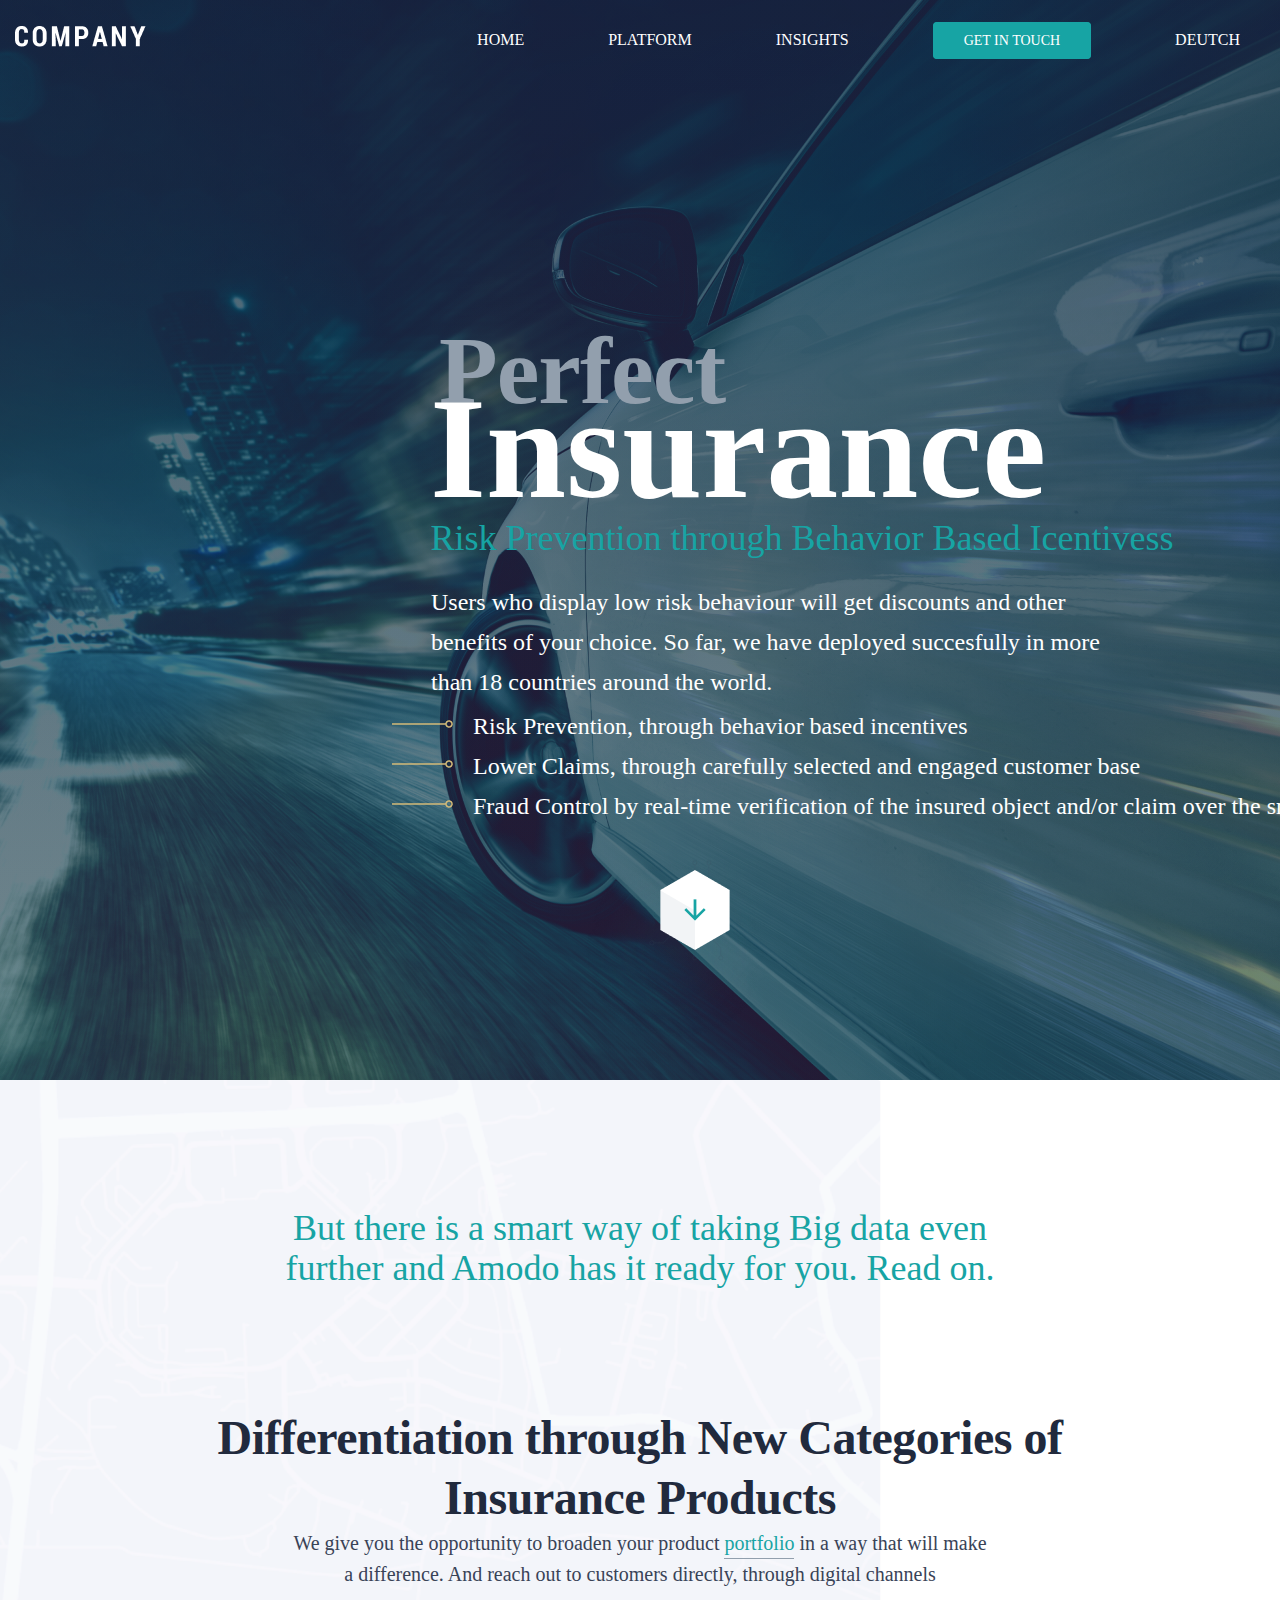
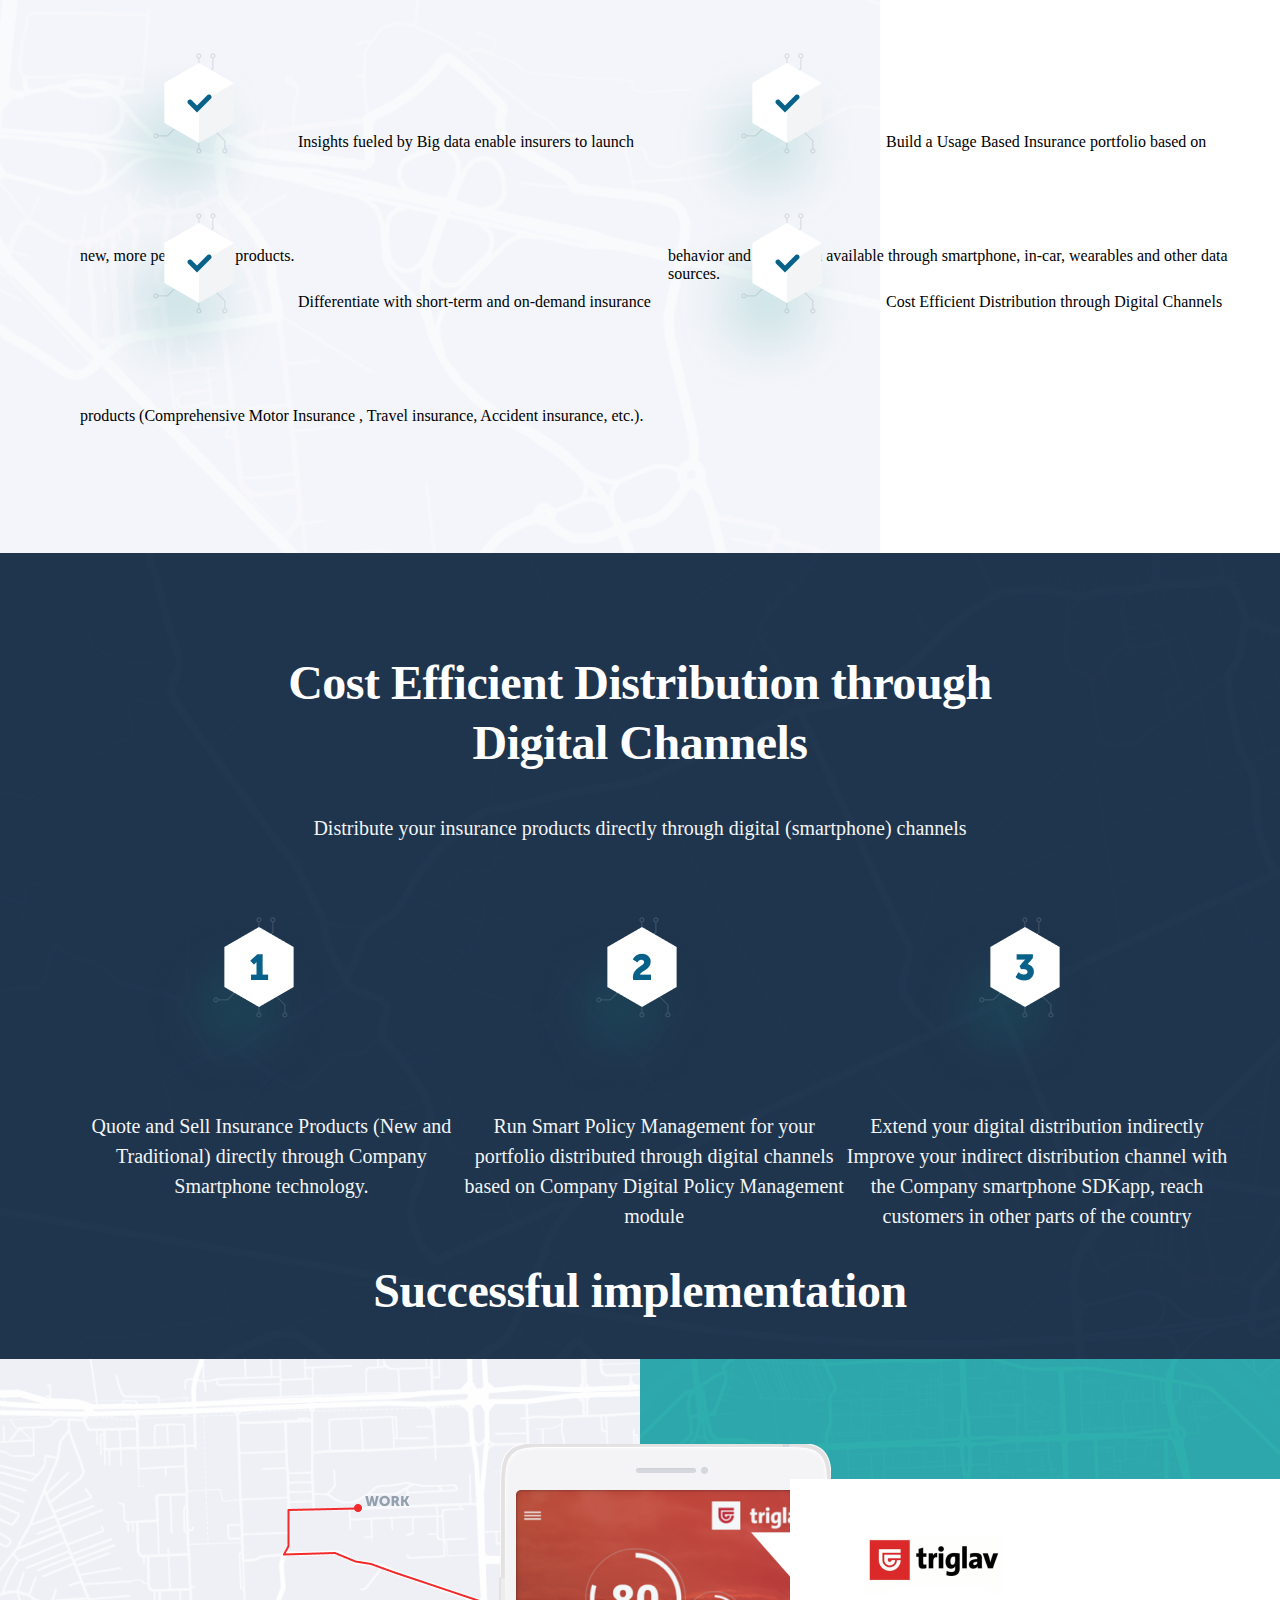
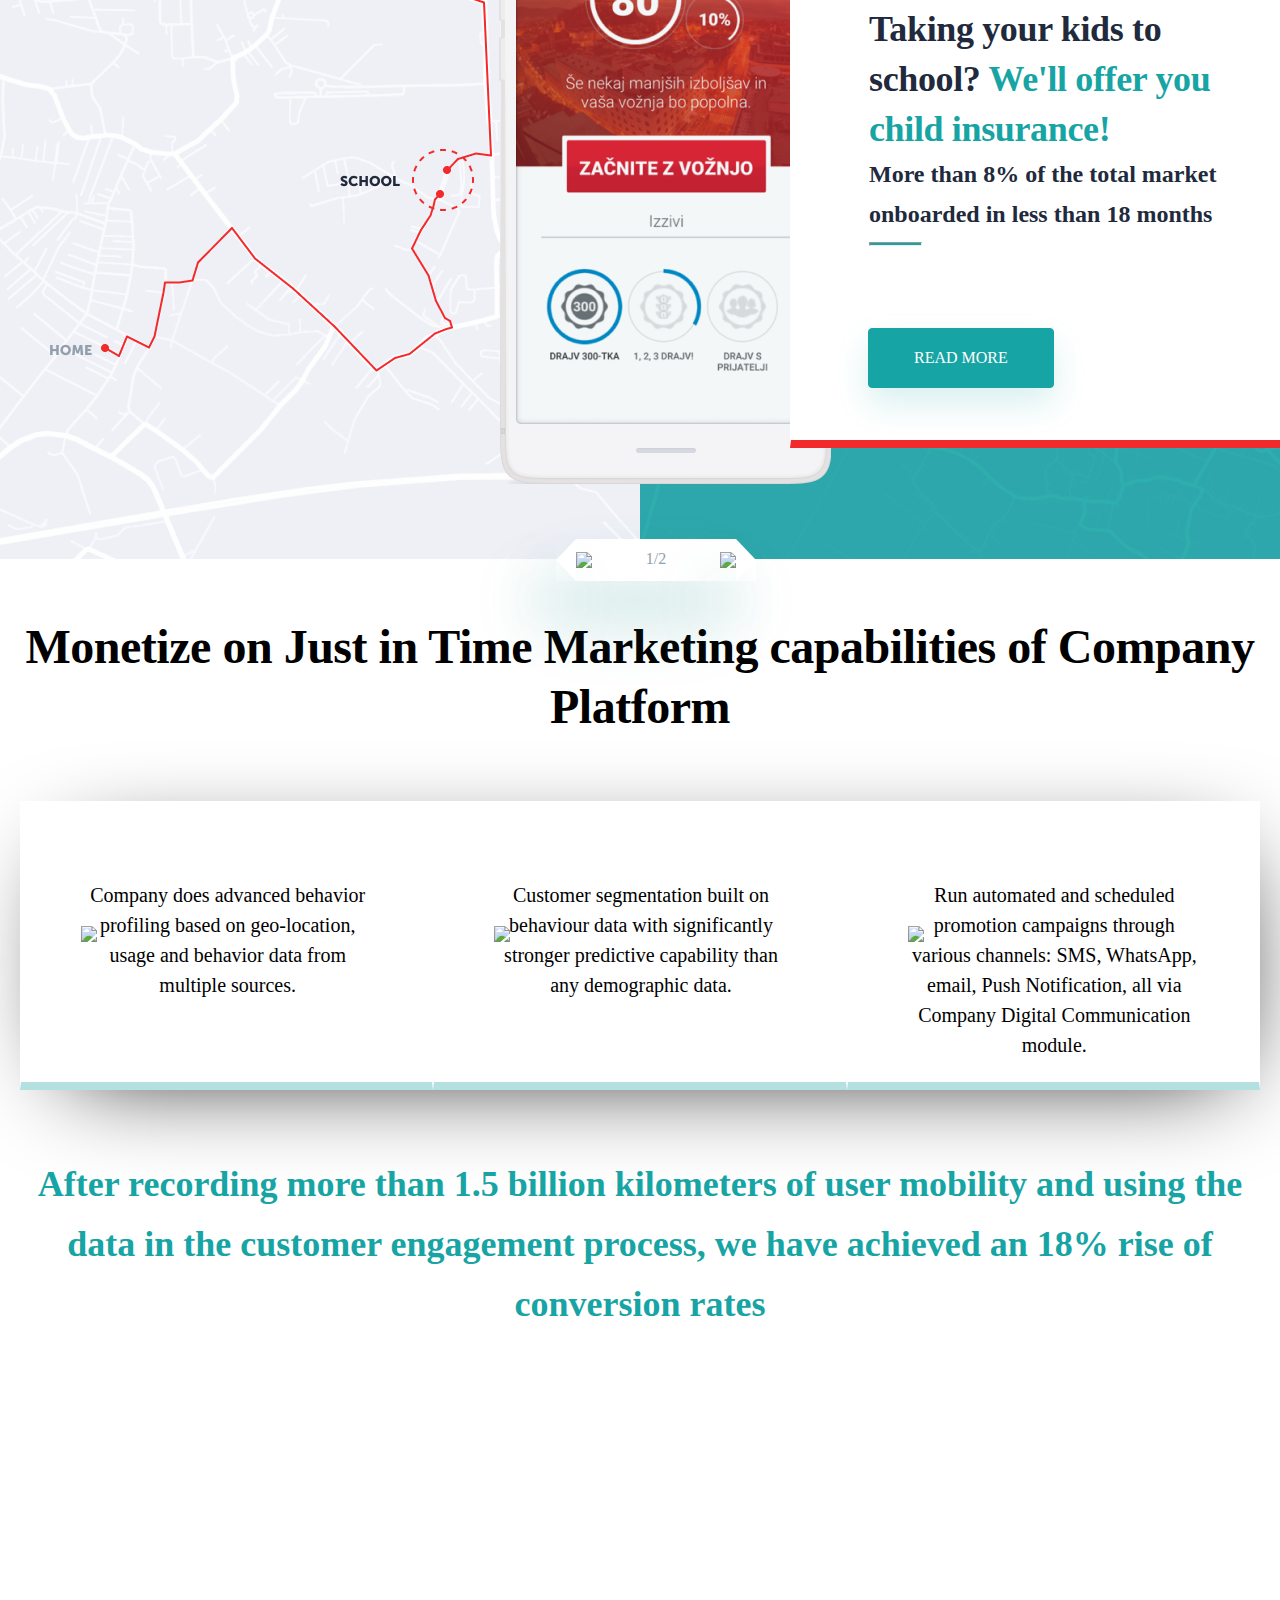
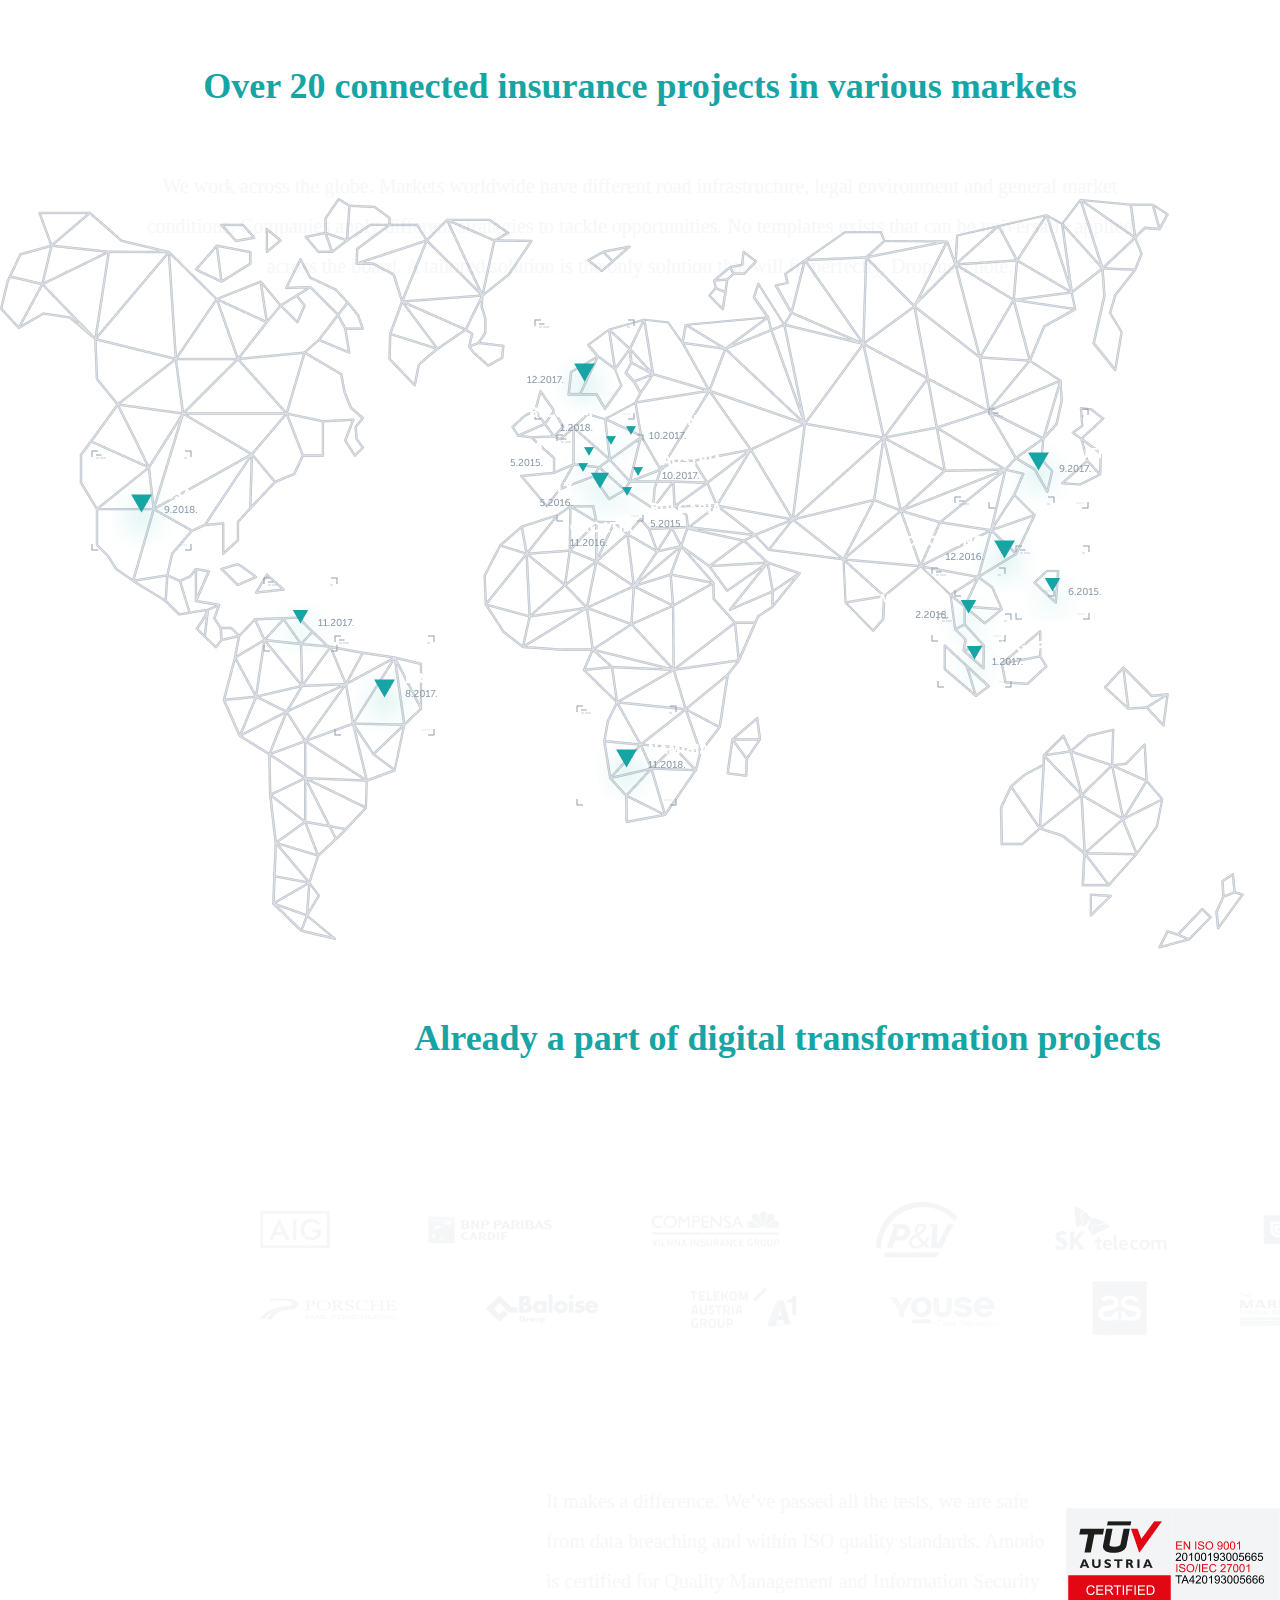
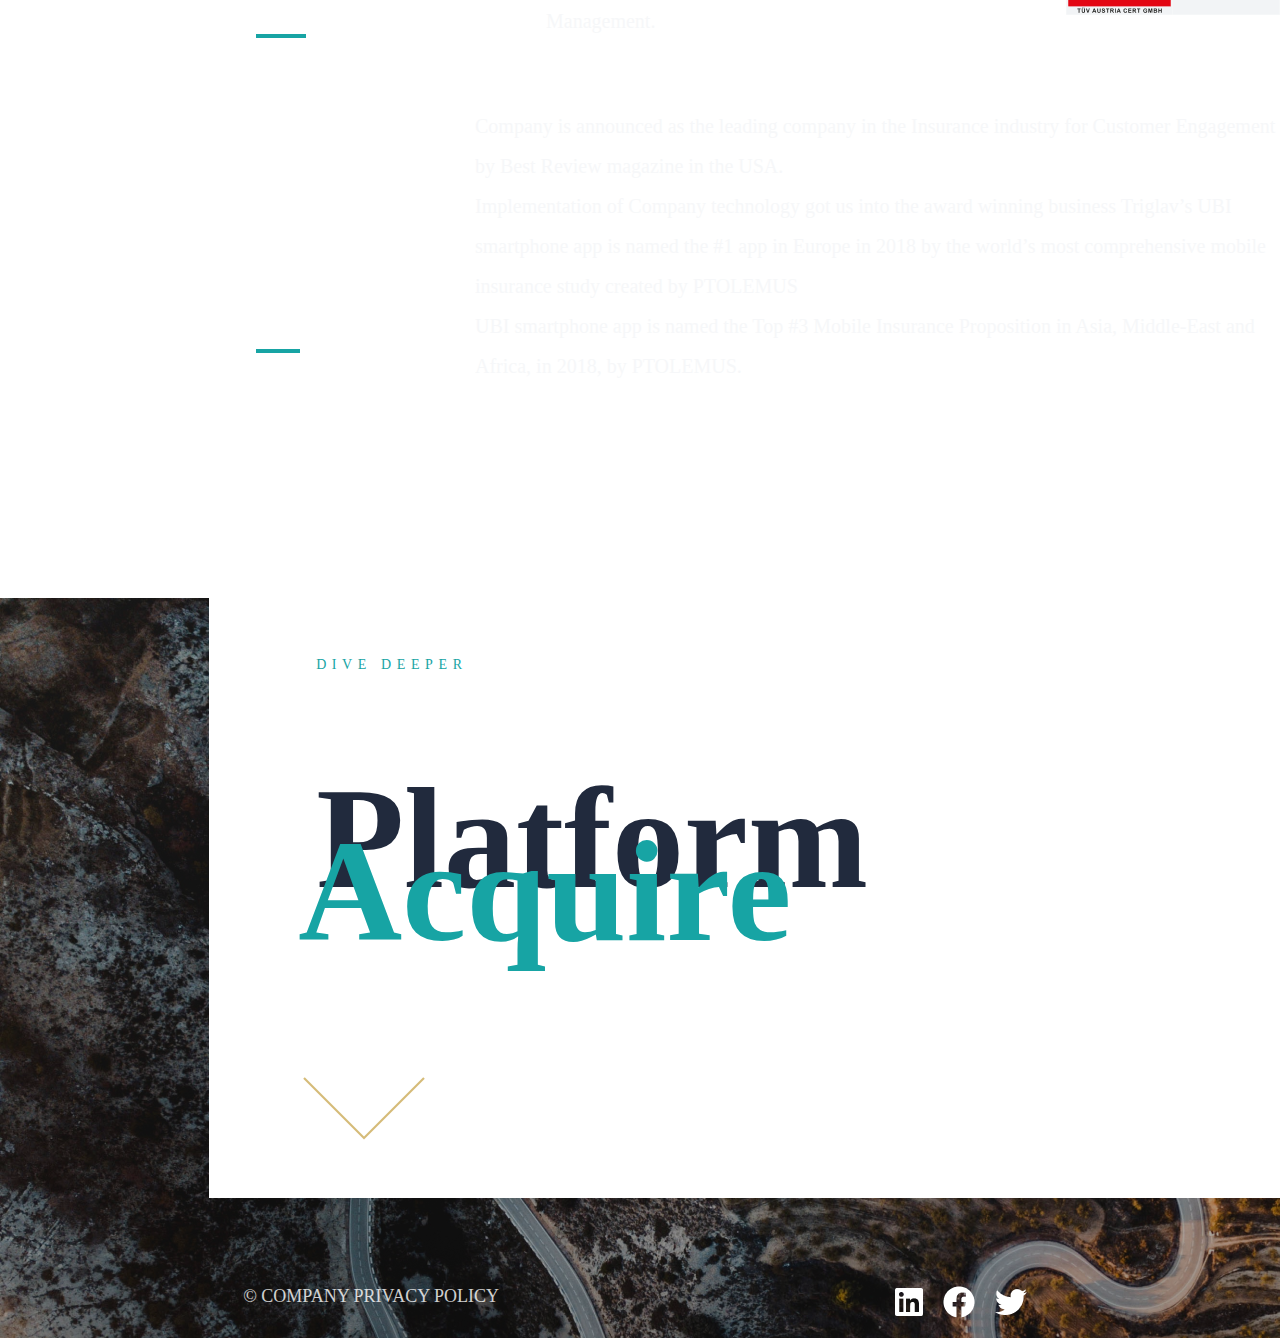
==== commit 029d7303: "slider change" ====
--- a/index.html
+++ b/index.html
@@ -23,7 +23,7 @@
 					</ul>
 				</li>
 				<li><a href="">Insights</a></li>
-				<li class="button"><a href="">Get in touch</a></li>
+				<li class="button"><a href="http://localhost/Burza/contact.html">Get in touch</a></li>
 				<li><a href="">Deutch</a></li>
 			</ul>
 		</div>
@@ -87,11 +87,9 @@
 			<div class="slide-title">
 				<h3>Successful implementation</h3>
 			</div>
-		</div>
-		<div class="cost-slide">
-			<div class="cost-map">
-				<img src="assets/images/illustration.png">
-				<img src="assets/images/body.png">
+			<div class="cost-slide">
+				<div class="cost-map-1"></div>
+				<div class="cost-map-2"></div>
 				<div class="cost-device">
 					<img src="assets/images/device.png">
 				</div>
@@ -103,16 +101,17 @@
 					<hr>
 					<a href="">read more</a>
 				</div>
-			</div>
-			<div class="hexagon">
-				<a href="" class="prev-arrow">
-					<img src="assets/images/arrow_previous.png">
-				</a>
-				<a href=""><span>1/2</span></a>
-				<a href="" class="next-arrow">
-					<img src="assets/images/arrow_next.png">
-				</a>
-			</div>
+<div class="hexagon">
+					<a href="" class="prev-arrow">
+						<img src="assets/images/arrow_previous.png">
+					</a>
+					<a href=""><span>1/2</span></a>
+					<a href="" class="next-arrow">
+						<img src="assets/images/arrow_next.png">
+					</a>
+				</div>
+			</div>
+			
 		</div>
 	</section>
 
--- a/css/style.css
+++ b/css/style.css
@@ -42,6 +42,37 @@
 	border-bottom: 1px solid #D5BB78;
 	color: #17A4A4;
 }
+/* Contact nav */
+#main-menu-contact {
+	position: relative;
+	z-index: 10;
+}
+#main-menu-contact ul li {
+	display: inline-block;
+	padding: 0 40px;
+	position: relative;
+}
+#main-menu-contact ul li ul li {
+	padding: 10px 40px;
+}
+.contact-logo {
+	float: left;
+	padding: 10px 15px;
+	z-index: 10;
+	color: #000;
+}
+.nav-contact {
+	padding: 15px 0;
+	float: right;
+	text-transform: uppercase; 
+}
+.nav-contact li a {
+	color: #000;
+	text-decoration: none;
+	cursor: pointer;
+	transition: all ease-in-out 1s;
+}
+
 .dropdown-content {
 	display: none;
 	background-color: #f9f9f9;
@@ -189,7 +220,7 @@
 }
 .scroll-box {
 	position: absolute;
-	top: 95%;
+	top: 94%;
 	z-index: 10;
 	left: 45%;
 }
@@ -252,10 +283,24 @@
 	max-width: 700px;
 	margin: 0 auto;
 }
+.big-data-list {
+	margin-top: 50px;
+}
 .big-data-list ul {
 	list-style-type: none;
-}
-
+    max-width: 1200px;
+    margin: 0 auto;
+    column-count: 2;
+}
+.big-data-list ul li {
+	display: block;
+    height: 100px;
+    margin-bottom: 60px;
+}
+.big-data-list ul li img {
+	vertical-align: middle;
+	margin-right: 20px;
+}
 .cost-section {
 	background: url("../assets/images/background_alt.png") no-repeat;
 	height: 1600px;
@@ -323,23 +368,34 @@
 	letter-spacing: -0.01em;
 	color: #FFFFFF;
 }
+
 .cost-slide {
-	position: relative;
-}
-.cost-map {
 	display: flex;
-	position: absolute;
-	bottom: 0px;
-	left: 240px;
 	max-width: 1600px;
-}
-.cost-map img {
-	width: 100%;
+	width: 100%;
+	margin: 0 auto;
+	position: relative;
+}
+.cost-map-1 {
+	background: url("../assets/images/illustration.png"),
+	url("../assets/images/body.png");
+	height: 800px;
 	max-width: 800px;
+	position: absolute;
+	left: 0px;
+	width: 50%;
+}
+.cost-map-2 {
+	background: url("../assets/images/body.png");
+	height: 800px;
+	max-width: 800px;
+	position: absolute;
+	right: 0px;
+	width: 50%;
 }
 .cost-device {
 	position: absolute;
-	left: 555px;
+	left: 39%;
 	top: 85px;
 	display: flex;
 }
@@ -356,7 +412,7 @@
 	position: absolute;
 	max-width: 520px;
 	width: 100%;
-	right: -40px;
+	right: -2.5%;
 	top: 100px;
 	border-bottom: 8px solid #F22A2B;
 }
@@ -429,13 +485,15 @@
 	top: 50px;
 }
 .hexagon {
-	position: relative;
-	width: 160px;
-	height: 42px;
-	background-color: #fff;
-	background: #fff;
-	box-shadow: -20px 40px 64px rgba(15, 138, 131, 0.24);
-	margin: 0 auto;
+	position: absolute;
+    width: 160px;
+    height: 42px;
+    background-color: #fff;
+    background: #fff;
+    box-shadow: -20px 40px 64px rgba(15, 138, 131, 0.24);
+    margin: 0 auto;
+    top: 780px;
+    left: 45%;
 }
 .hexagon:before,
 .hexagon:after {
@@ -577,11 +635,11 @@
 }
 .list-title {
 	position: absolute;
-    max-width: 1140px;
-    width: 100%;
-    margin: 0 auto;
-    left: 17%;
-    top: 45%;
+	max-width: 1140px;
+	width: 100%;
+	margin: 0 auto;
+	left: 17%;
+	top: 45%;
 }
 .list-title h2 {
 	font-family: Museo Sans;
@@ -602,11 +660,11 @@
 }
 .sponsor-list {
 	position: absolute;
-    max-width: 1140px;
-    width: 100%;
-    margin: 0 auto;
-    left: 17%;
-    bottom: 35%;
+	max-width: 1140px;
+	width: 100%;
+	margin: 0 auto;
+	left: 17%;
+	bottom: 35%;
 }
 .sponsor-list ul {
 	display: flex;
@@ -616,11 +674,11 @@
 	flex-wrap: wrap;
 }
 .certificate-content {
-	    position: absolute;
-    bottom: 8%;
-    max-width: 1440px;
-    margin: 0 auto;
-    left: 20%;
+	position: absolute;
+	bottom: 8%;
+	max-width: 1440px;
+	margin: 0 auto;
+	left: 20%;
 }
 .certificate-box-1, .certificate-box-2 {
 	display: flex;
@@ -765,3 +823,257 @@
 .footer-col-2 ul li {
 	padding: 0 10px;
 }
+
+/* footer contact */
+
+footer {
+	position: relative;
+}
+.footer-col-1-contact {
+	position: absolute;
+	bottom: 5%;
+	left: 19%;
+}
+.footer-col-1-contact h5 {
+	font-family: Museo Sans;
+	font-style: normal;
+	font-weight: 300;
+	font-size: 18px;
+	line-height: 120%;
+	text-transform: uppercase;
+	font-variant: small-caps;
+	color: #000;
+	opacity: 0.8;
+}
+.footer-col-2-contact {
+	position: absolute;
+	bottom: 5%;
+	right: 19%;
+}
+.footer-col-2-contact ul {
+	list-style-type: none;
+	display: flex;
+	align-items: center;
+}
+.footer-col-2-contact ul li {
+	padding: 0 10px;
+}
+
+
+
+/* footer contact */
+
+.container {
+	display: block;
+	position: relative;
+	padding-left: 35px;
+	margin-bottom: 12px;
+	cursor: pointer;
+	font-size: 22px;
+	-webkit-user-select: none;
+	-moz-user-select: none;
+	-ms-user-select: none;
+	user-select: none;
+}
+
+/* Hide the browser's default checkbox */
+.container input {
+	position: absolute;
+	opacity: 0;
+	cursor: pointer;
+	height: 0;
+	width: 0;
+}
+
+/* Create a custom checkbox */
+.checkmark {
+	position: absolute;
+	top: 0;
+	left: 0;
+	height: 20px;
+	width: 20px;
+	background-color: #eee;
+}
+
+/* On mouse-over, add a grey background color */
+.container:hover input ~ .checkmark {
+	background-color: #ccc;
+}
+
+/* When the checkbox is checked, add a blue background */
+.container input:checked ~ .checkmark {
+	background-color: #17A4A4;;
+}
+
+/* Create the checkmark/indicator (hidden when not checked) */
+.checkmark:after {
+	content: "";
+	position: absolute;
+	display: none;
+}
+
+/* Show the checkmark when checked */
+.container input:checked ~ .checkmark:after {
+	display: block;
+}
+
+/* Style the checkmark/indicator */
+.container .checkmark:after {
+	left: 5px;
+	top: 2px;
+	width: 5px;
+	height: 10px;
+	border: solid white;
+	border-width: 0 3px 3px 0;
+	-webkit-transform: rotate(45deg);
+	-ms-transform: rotate(45deg);
+	transform: rotate(45deg);
+}
+.contact-page {
+	position: relative;
+}
+.contact-bg {
+	position: absolute;
+	top: 157px;
+	left: 0;
+}
+.contact-content {
+	position: absolute;
+	width: 386px;
+	height: 100px;
+	left: 352px;
+	top: 27px;
+}
+.contact-content h2 {
+	position: absolute;
+	width: 386px;
+	top: 67px;
+	font-family: Museo Sans;
+	font-size: 96px;
+	line-height: 100px;
+	letter-spacing: -0.01em;
+	color: #929FAD;
+	opacity: 0.6;
+}
+.contact-content h3 {
+	position: absolute;
+	width: 742px;
+	top: 26px;
+	font-family: Museo Sans;
+	font-size: 144px;
+	line-height: 120%;
+	color: #212A3D;
+}
+.contact-content h5 {
+	font-family: Museo Sans;
+	font-size: 14px;
+	line-height: 120%;
+	letter-spacing: 0.4em;
+	text-transform: uppercase;
+	font-variant: small-caps;
+	color: #17A4A4;
+	top: 330px;
+	position: absolute;
+}
+.contact-offices {
+	position: absolute;
+	top: 360px;
+}
+.contact-offices ul {
+	list-style-type: none;
+	padding: 0;
+}
+.contact-offices ul span {
+	font-family: Museo Sans;
+	font-size: 32px;
+	line-height: 60px;
+	letter-spacing: -0.01em;
+	color: #212A3D;
+}
+.contact-offices ul li:first-child {
+	font-family: Museo Sans;
+	font-style: normal;
+	font-weight: 300;
+	font-size: 24px;
+	line-height: 40px;
+	color: #394357;
+}
+.phone_number {
+	font-family: Museo Sans;
+	font-style: normal;
+	font-weight: 300;
+	font-size: 24px;
+	line-height: 40px;
+	color: #17A4A4;;
+}
+.street {
+	font-family: Museo Sans;
+	font-style: normal;
+	font-weight: 300;
+	font-size: 24px;
+	line-height: 40px;
+	color: #394357;
+}
+.contact-form {
+	background: url("../assets/images/Rectangle_contact.png");
+	height: 740px;
+	max-width: 600px;
+	width: 100%;
+	position: absolute;
+	right: 15%;
+	top: 180px;
+}
+.contact-form img {
+	position: absolute;
+	top: -60px;
+	left: 180px;
+}
+.contact-form form {
+	position: absolute;
+	display: flex;
+	flex-direction: column;
+
+	max-width: 480px;
+	width: 100%;
+	padding: 60px;
+}
+.contact-form form p {
+	font-family: Source Sans Pro;
+	font-style: normal;
+	font-weight: normal;
+	font-size: 14px;
+	line-height: 20px;
+	color: #929FAD;
+}
+form label {
+	font-family: Source Sans Pro;
+	font-style: normal;
+	font-weight: normal;
+	font-size: 18px;
+	line-height: 40px;
+	color: #394357;
+}
+input[type="text"], input[type="email"], textarea {
+	padding: 20px 10px;
+	border: none;
+	box-shadow: -10px 30px 32px rgba(23, 164, 164, 0.16);
+	border-radius: 4px;
+}
+::placeholder {
+	font-family: Source Sans Pro;
+	font-style: normal;
+	font-weight: normal;
+	font-size: 18px;
+	line-height: 40px;
+	color: #929FAD;
+}
+input[type="submit"] {
+	background: #17A4A4;
+	border: 1px solid #17A4A4;
+	box-sizing: border-box;
+	box-shadow: 0px 16px 32px rgba(23, 164, 164, 0.16);
+	border-radius: 4px;
+	padding: 15px 0;
+	color: #fff;
+}
+
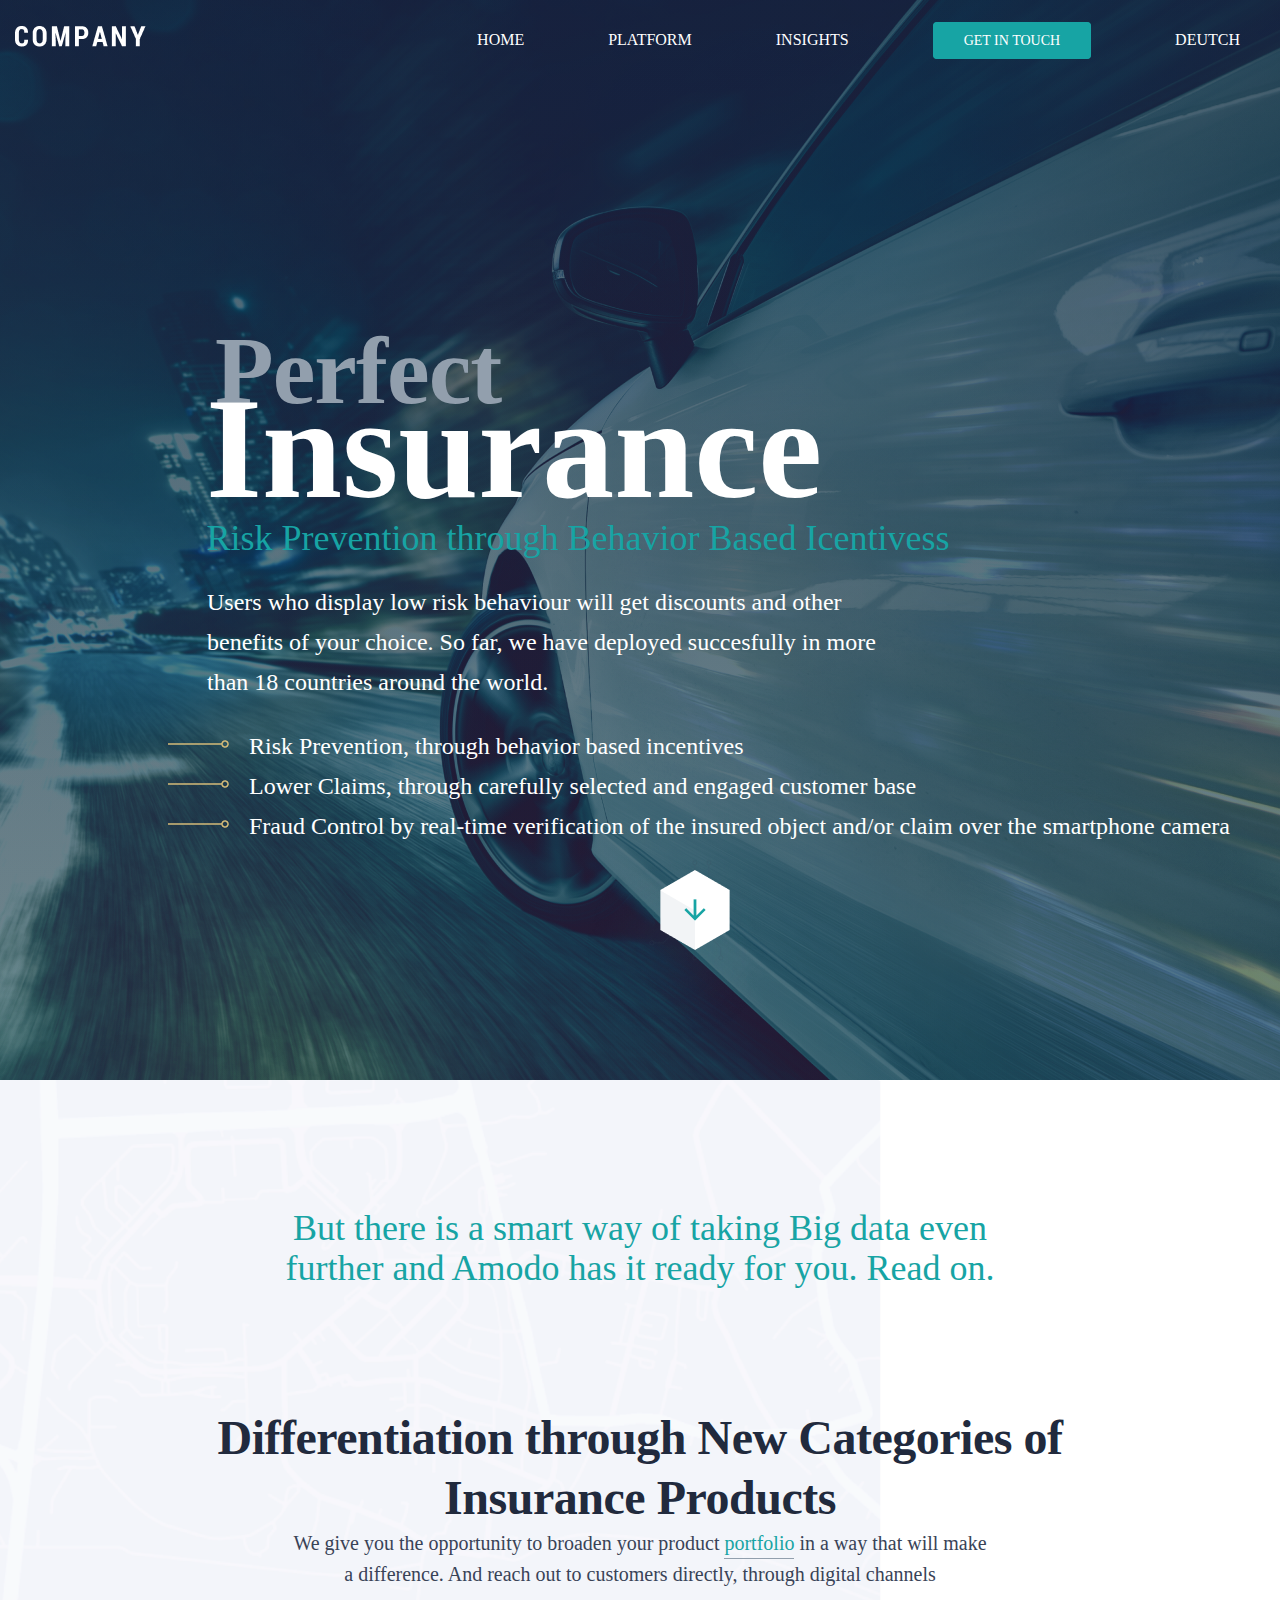
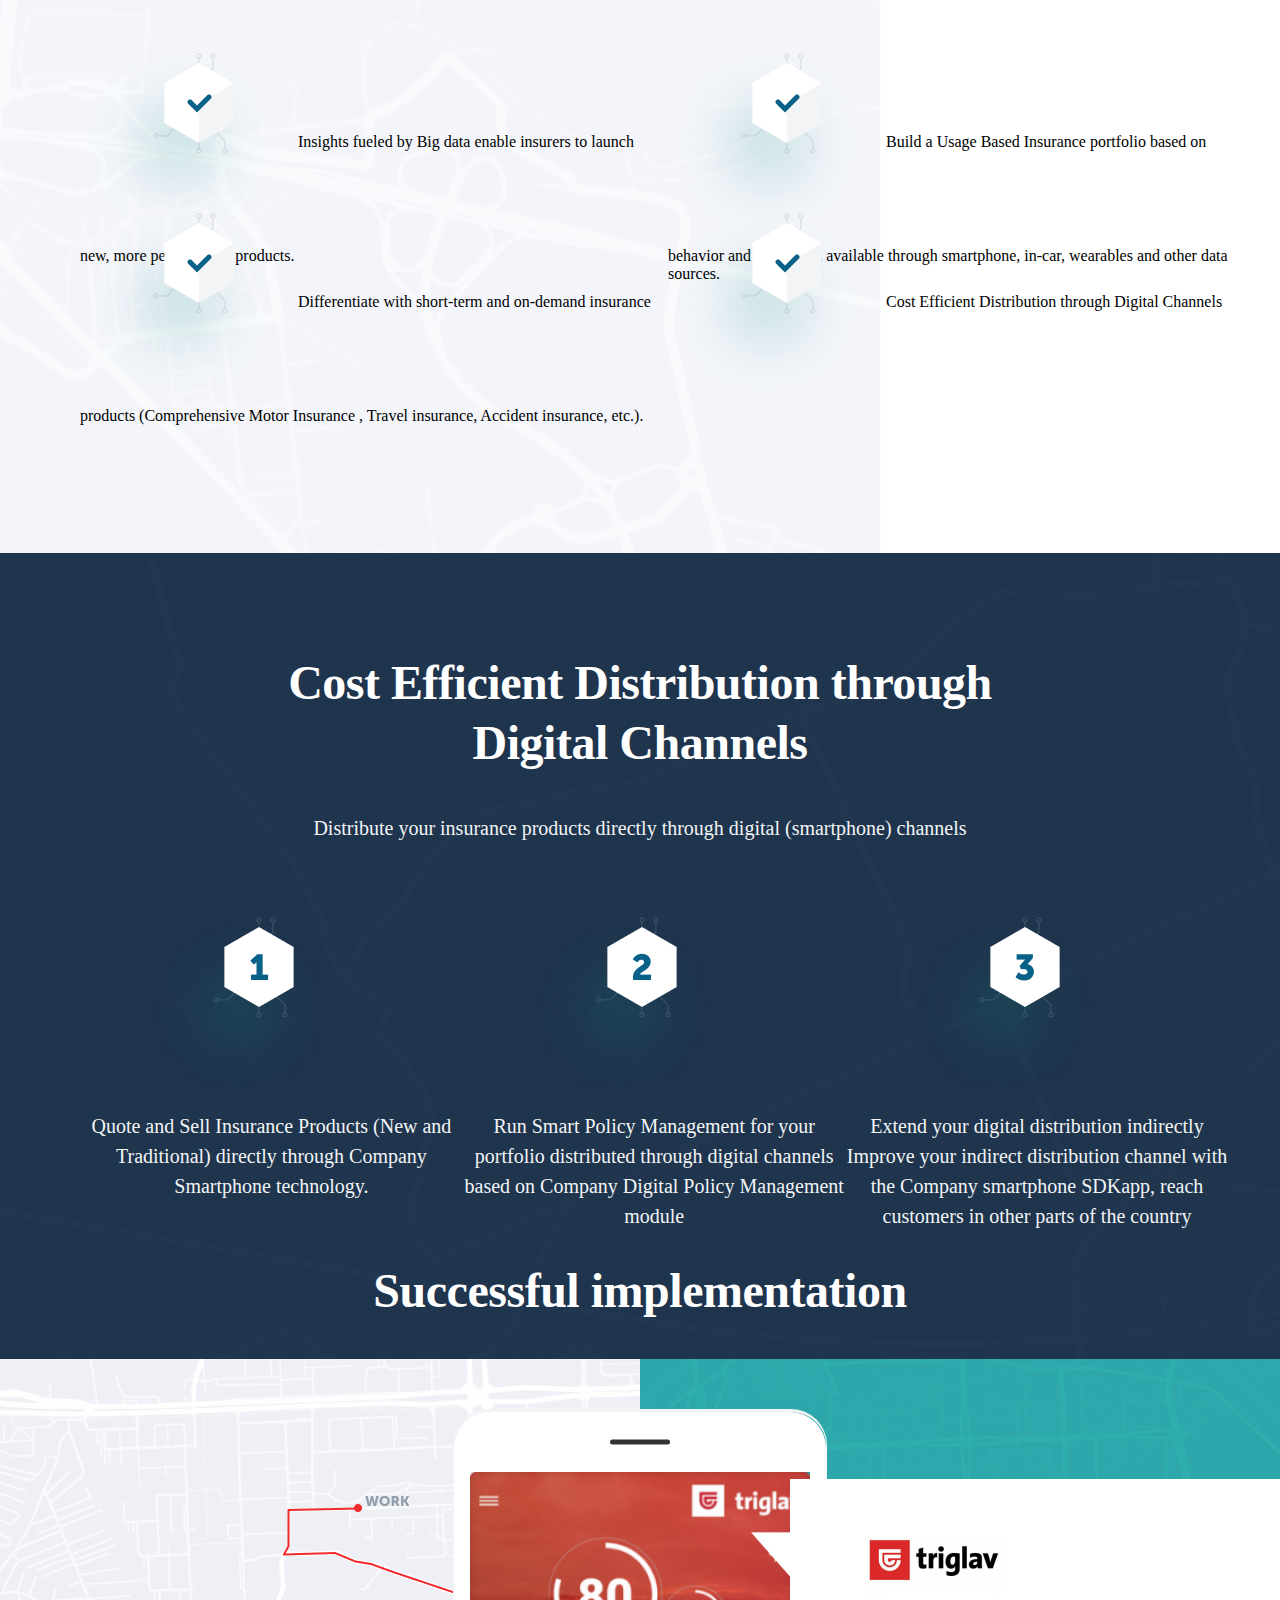
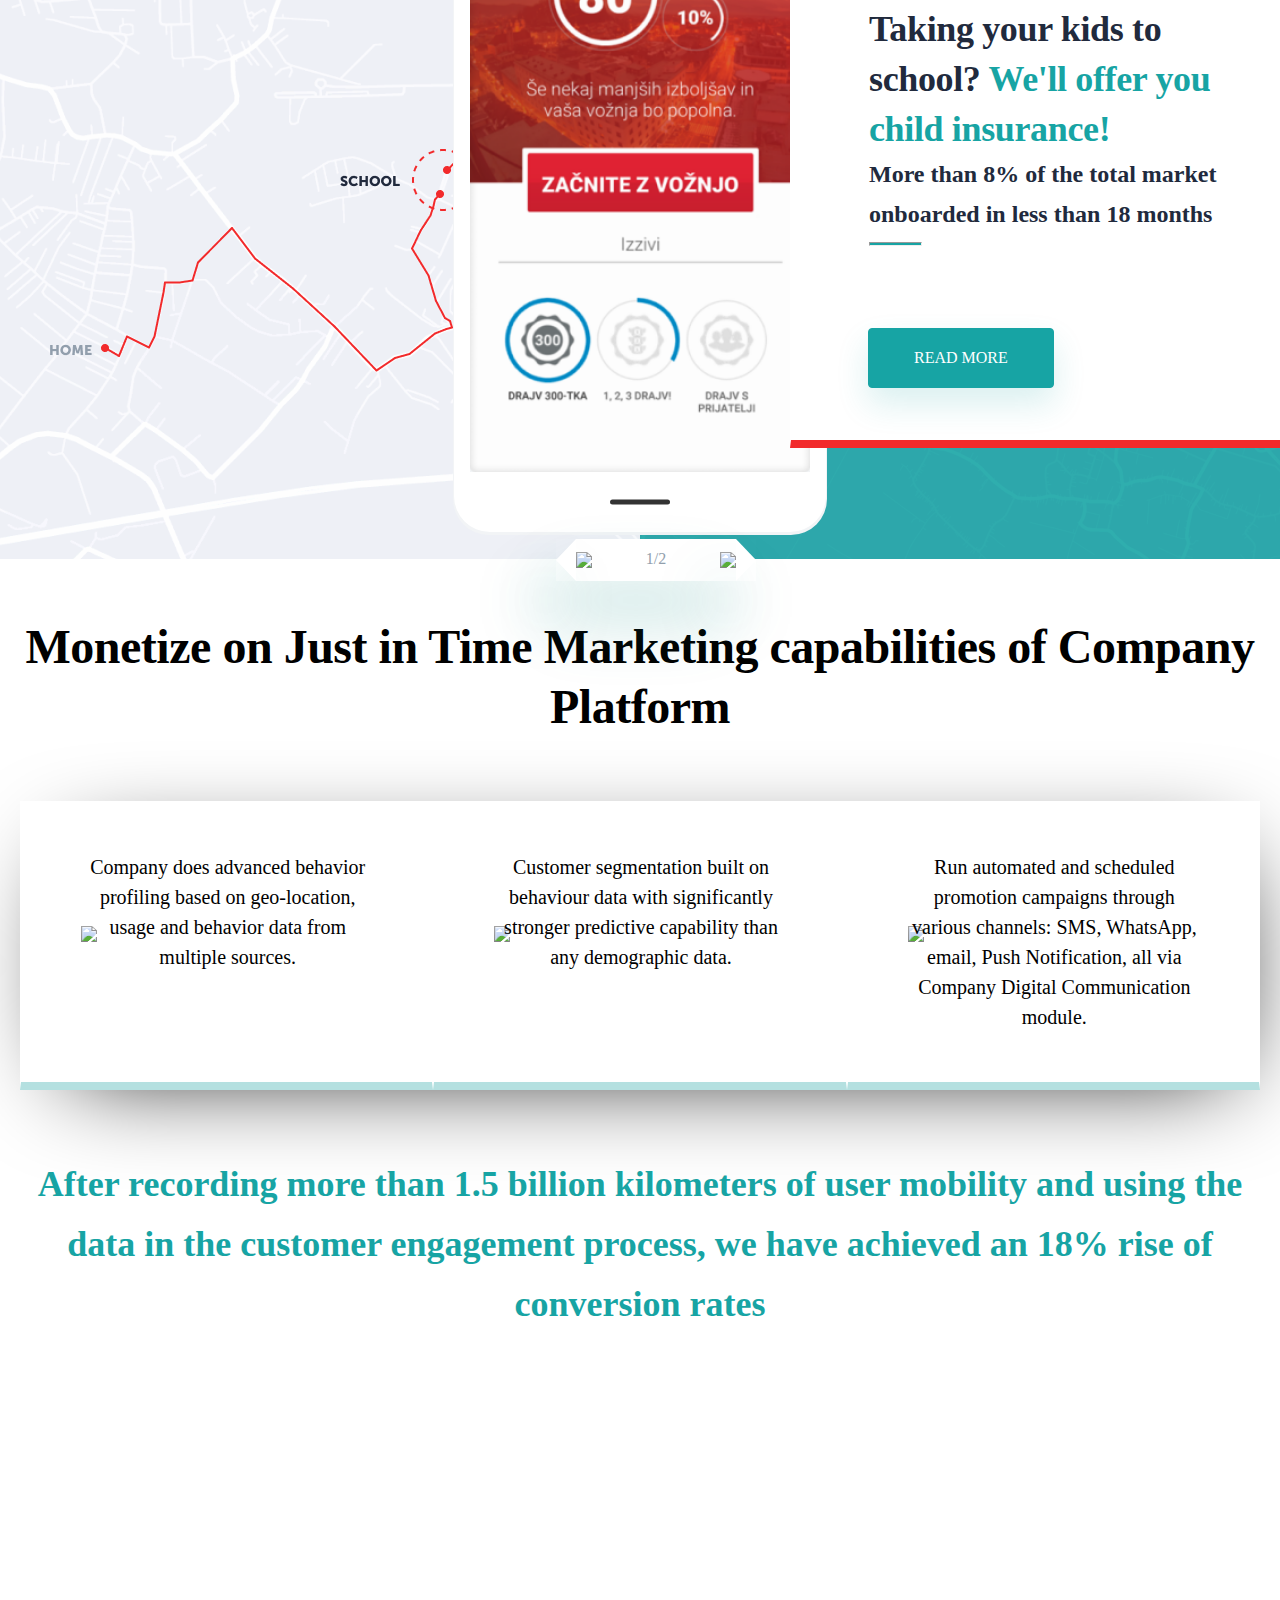
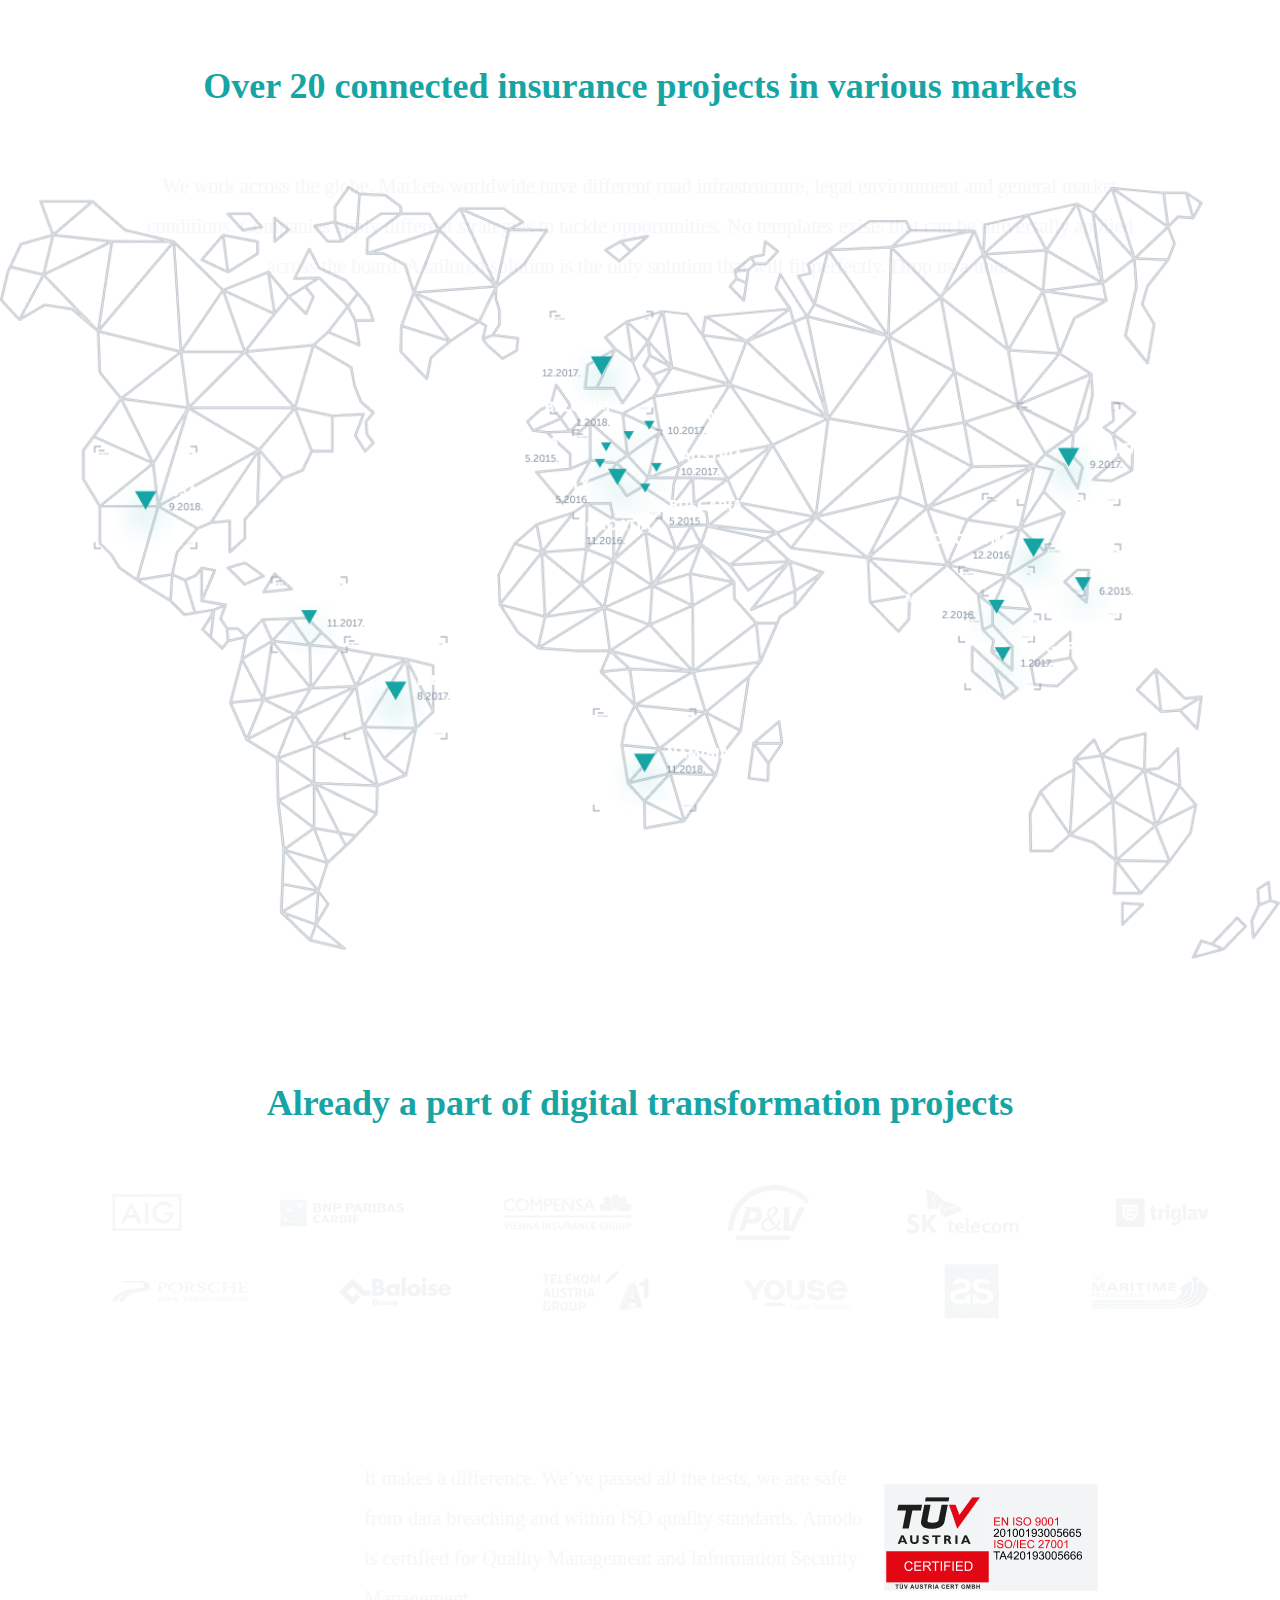
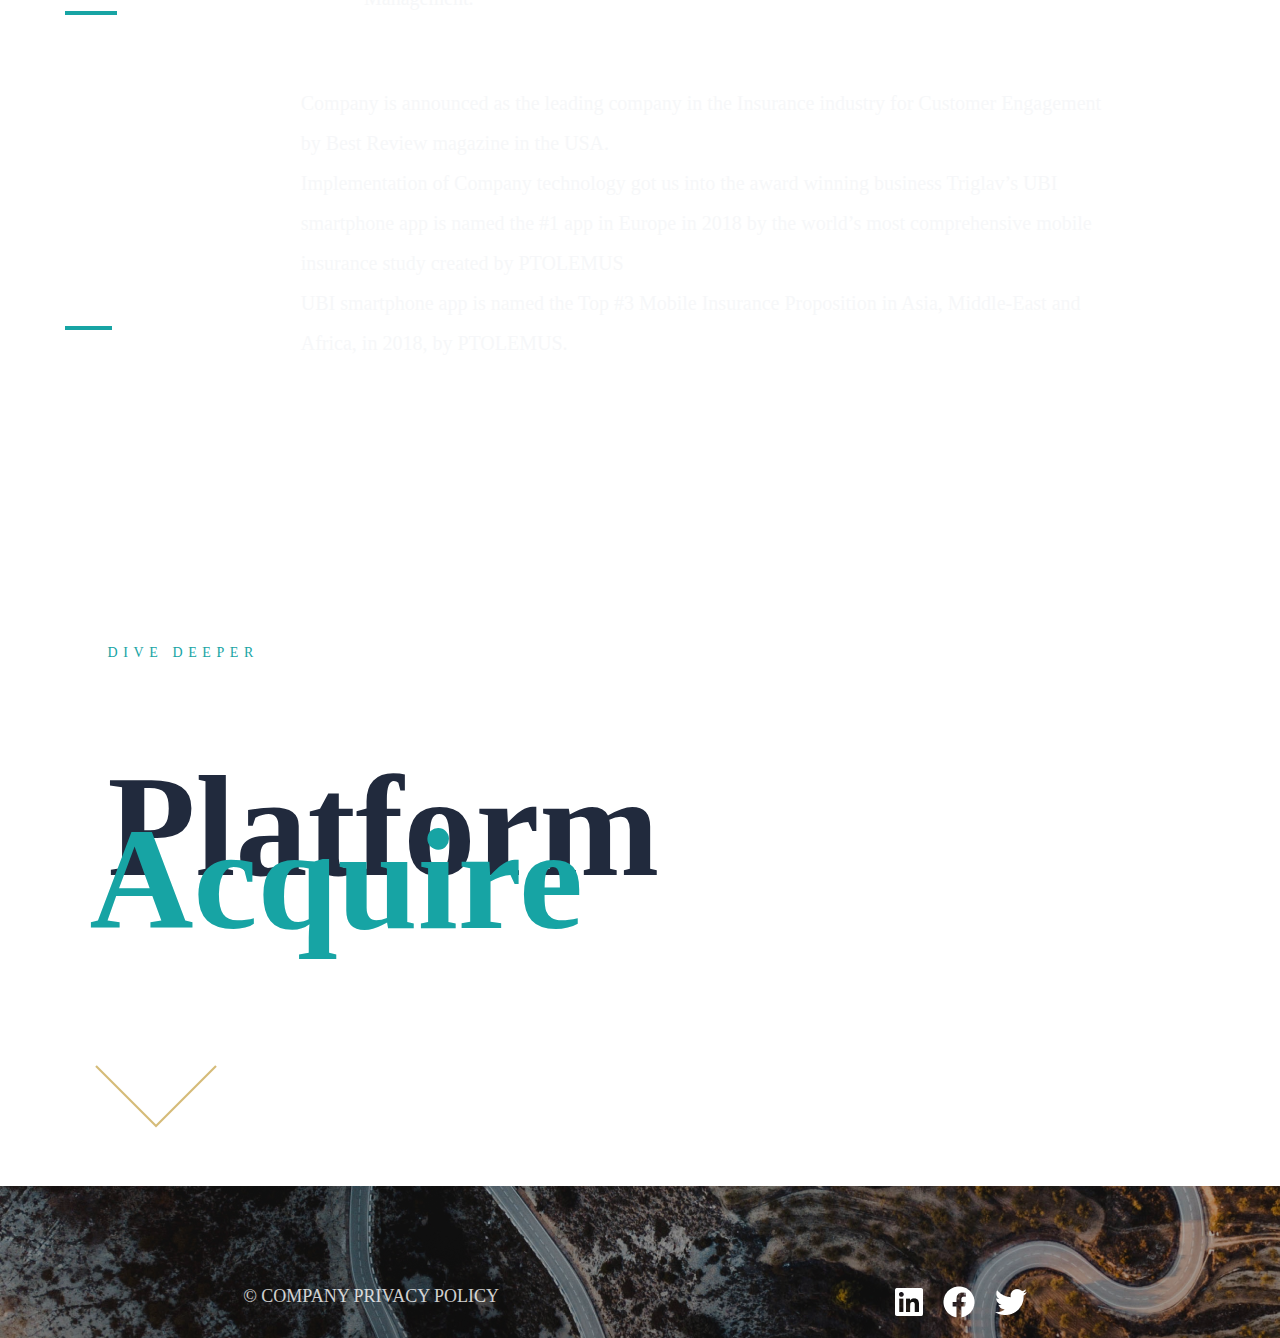
==== commit 8c2b707b: "device" ====
--- a/index.html
+++ b/index.html
@@ -31,6 +31,7 @@
 
 	<section>
 		<div class="header-background">
+
 			<div class="header-content">
 				<h2>Perfect</h2>
 				<h1>Insurance</h1>
@@ -42,6 +43,7 @@
 					<li><img src="assets/images/bullet.png">Fraud Control by real-time verification of the insured object and/or claim over the smartphone camera</li>
 				</ul>
 			</div>
+			<div class="header-overlay"></div>
 		</div>
 		<div class="scroll-box">
 			<a href=""><img src="assets/images/scrolldown-icon.png"></a>
@@ -90,9 +92,18 @@
 			<div class="cost-slide">
 				<div class="cost-map-1"></div>
 				<div class="cost-map-2"></div>
-				<div class="cost-device">
+<div class="smartphone-border">
+				<div class="smartphone">
+					<div class="content">
+						<img src="assets/images/screen.png">
+					</div>
+				</div>
+</div>
+
+
+			<!-- 	<div class="cost-device">
 					<img src="assets/images/device.png">
-				</div>
+				</div> -->
 				<div class="triglav-content">
 					<div id="triangle-up"></div>
 					<img src="assets/images/triglav_osiguranje_logo.png">
@@ -101,7 +112,7 @@
 					<hr>
 					<a href="">read more</a>
 				</div>
-<div class="hexagon">
+				<div class="hexagon">
 					<a href="" class="prev-arrow">
 						<img src="assets/images/arrow_previous.png">
 					</a>
@@ -111,7 +122,7 @@
 					</a>
 				</div>
 			</div>
-			
+
 		</div>
 	</section>
 
--- a/css/style.css
+++ b/css/style.css
@@ -130,21 +130,21 @@
 	max-width: 1920px;
 	width: 100%;
 	z-index: 5;
-}
-.header-background:after {
-	content: " ";
-	z-index: 5;
+	position: relative;
+}
+.header-overlay {
 	display: block;
-	height: 100%;
+	height: 1080px;
 	top: 0;
 	left: 0;
+	position: absolute;
 	right: 0;
 	background: linear-gradient(180deg, rgba(23, 164, 164, 0.12) 0%, rgba(23, 164, 164, 0.06) 100%), linear-gradient(180deg, rgba(5, 19, 46, 0.72) 0%, rgba(5, 32, 46, 0.54) 100%);
 }
 .header-content {
 	position: absolute;
-	left: 352px;
 	top: 213px;
+	left: 10%;
 }
 .header-background h2 {
 	position: absolute;
@@ -201,11 +201,16 @@
 	color: #FFFFFF;
 	z-index: 10;
 }
+.header-background ul li {
+	display: inline-block;
+	max-width: 1100px;
+	width: 100%;
+}
 .header-background ul {
 	list-style-type: none;
-	position: absolute;
+	position: relative;
 	left: 0;
-	top: 469px;
+	top: 489px;
 	font-family: Source Sans Pro;
 	font-style: normal;
 	font-weight: normal;
@@ -213,7 +218,8 @@
 	line-height: 40px;
 	color: #FFFFFF;
 	z-index: 10;
-	width: 1100px;
+	max-width: 1100px;
+	width: 100%;
 }
 .header-background ul li img {
 	padding-right: 20px
@@ -288,14 +294,14 @@
 }
 .big-data-list ul {
 	list-style-type: none;
-    max-width: 1200px;
-    margin: 0 auto;
-    column-count: 2;
+	max-width: 1200px;
+	margin: 0 auto;
+	column-count: 2;
 }
 .big-data-list ul li {
 	display: block;
-    height: 100px;
-    margin-bottom: 60px;
+	height: 100px;
+	margin-bottom: 60px;
 }
 .big-data-list ul li img {
 	vertical-align: middle;
@@ -377,8 +383,7 @@
 	position: relative;
 }
 .cost-map-1 {
-	background: url("../assets/images/illustration.png"),
-	url("../assets/images/body.png");
+	background: url("../assets/images/illustration.png");
 	height: 800px;
 	max-width: 800px;
 	position: absolute;
@@ -393,12 +398,65 @@
 	right: 0px;
 	width: 50%;
 }
-.cost-device {
-	position: absolute;
-	left: 39%;
-	top: 85px;
-	display: flex;
-}
+.smartphone-border {
+	position: relative;
+	max-width: 372px;
+	height: 600px;
+	width: 100%;
+	margin: auto;
+	border: 1px #F2F4F6 solid;
+	border-top-width: 3px;
+	border-bottom-width: 123px;
+	border-radius: 36px;
+	top: 50px;
+}
+.smartphone {
+	max-width: 340px;
+	height: 600px;
+	width: 100%;
+	margin: auto;
+	border: 16px #fff solid;
+	border-top-width: 60px;
+	border-bottom-width: 60px;
+	border-radius: 36px;
+}
+
+/* The horizontal line on the top of the device */
+.smartphone-border:before {
+	content: '';
+	display: block;
+	width: 60px;
+	height: 5px;
+	position: absolute;
+	top: 30px;
+	left: 50%;
+	transform: translate(-50%, -50%);
+	background: #333;
+	border-radius: 10px;
+}
+/* The circle on the bottom of the device */
+.smartphone-border:after {
+	content: '';
+	display: block;
+	width: 60px;
+	height: 5px;
+	position: absolute;
+	left: 50%;
+	bottom: -95px;
+	transform: translate(-50%, -50%);
+	background: #333;
+	border-radius: 10px;
+}
+
+/* The screen (or content) of the device */
+.smartphone .content img {
+	max-width: 360px;
+	height: 600px;
+	width: 100%;
+}
+
+
+
 .cost-map .cost-device img {
 	width: 100%;
 	max-width: 340px;
@@ -486,14 +544,14 @@
 }
 .hexagon {
 	position: absolute;
-    width: 160px;
-    height: 42px;
-    background-color: #fff;
-    background: #fff;
-    box-shadow: -20px 40px 64px rgba(15, 138, 131, 0.24);
-    margin: 0 auto;
-    top: 780px;
-    left: 45%;
+	width: 160px;
+	height: 42px;
+	background-color: #fff;
+	background: #fff;
+	box-shadow: -20px 40px 64px rgba(15, 138, 131, 0.24);
+	margin: 0 auto;
+	top: 780px;
+	left: 45%;
 }
 .hexagon:before,
 .hexagon:after {
@@ -571,7 +629,7 @@
 .monetization-box p {
 	position: absolute;
 	max-width: 300px;
-	padding: 78px 59px 62px 61px;
+	padding: 50px 59px 62px 61px;
 	margin: 0;
 	font-family: Source Sans Pro;
 	font-style: normal;
@@ -594,6 +652,8 @@
 	background: url("../assets/images/background_alt_long.png");
 	height: 2400px;
 	position: relative;
+	max-width: 1920px;
+	width: 100%;
 }
 .sponsor-title {
 	max-width: 1400px;
@@ -630,16 +690,18 @@
 	margin: 0 auto;
 }
 .sponsor-title img {
-	position: absolute;
-	top: 400px;
+	position: relative;
+	top: -100px;
+	margin: 0 auto;
+	max-width: 1300px;
+	width: 100%;
 }
 .list-title {
-	position: absolute;
+	position: relative;
 	max-width: 1140px;
 	width: 100%;
 	margin: 0 auto;
-	left: 17%;
-	top: 45%;
+	top: -5%;
 }
 .list-title h2 {
 	font-family: Museo Sans;
@@ -659,12 +721,11 @@
 	color: #17A4A4;
 }
 .sponsor-list {
-	position: absolute;
+	position: relative;
 	max-width: 1140px;
 	width: 100%;
 	margin: 0 auto;
-	left: 17%;
-	bottom: 35%;
+	bottom: 5%;
 }
 .sponsor-list ul {
 	display: flex;
@@ -674,18 +735,17 @@
 	flex-wrap: wrap;
 }
 .certificate-content {
-	position: absolute;
-	bottom: 8%;
-	max-width: 1440px;
-	margin: 0 auto;
-	left: 20%;
+	position: relative;
+	bottom: 2%;
+	max-width: 1150px;
+	margin: 0 auto;
 }
 .certificate-box-1, .certificate-box-2 {
 	display: flex;
 	align-items: center;
 }
 .certificate-box-2-title {
-	width: 25%;
+	width: 20.5%;
 }
 .certificate-box-1-title h3, .certificate-box-2-title h3 {
 	font-family: Museo Sans;
@@ -731,10 +791,10 @@
 	width: 100%;
 	background: #fff;
 	height: 720px;
-	position: absolute;
+	position: relative;
 	overflow: hidden;
 	bottom: 140px;
-	left: 16.3%;
+	margin: 0 auto;
 	border-bottom: 8px solid #fff;
 	transition: ease-in-out 2s;
 }
@@ -1076,4 +1136,26 @@
 	padding: 15px 0;
 	color: #fff;
 }
-
+@media screen and (max-width: 1300px) {
+	.cost-device {
+		margin-left: 15%;
+	}
+}
+@media screen and (max-width: 1010px) {
+	.pre-footer-content h5 {
+		top: 7.7%;
+	}
+	.pre-footer-title h2 {
+		top: -1.3%;
+		z-index: 20;
+	}
+	.pre-footer-title h3 {
+		top: 3.7%;
+		z-index: 20;
+	}
+}
+@media screen and (max-width: 1300px) {
+	.cost-device {
+		margin-left: 15%;
+	}
+}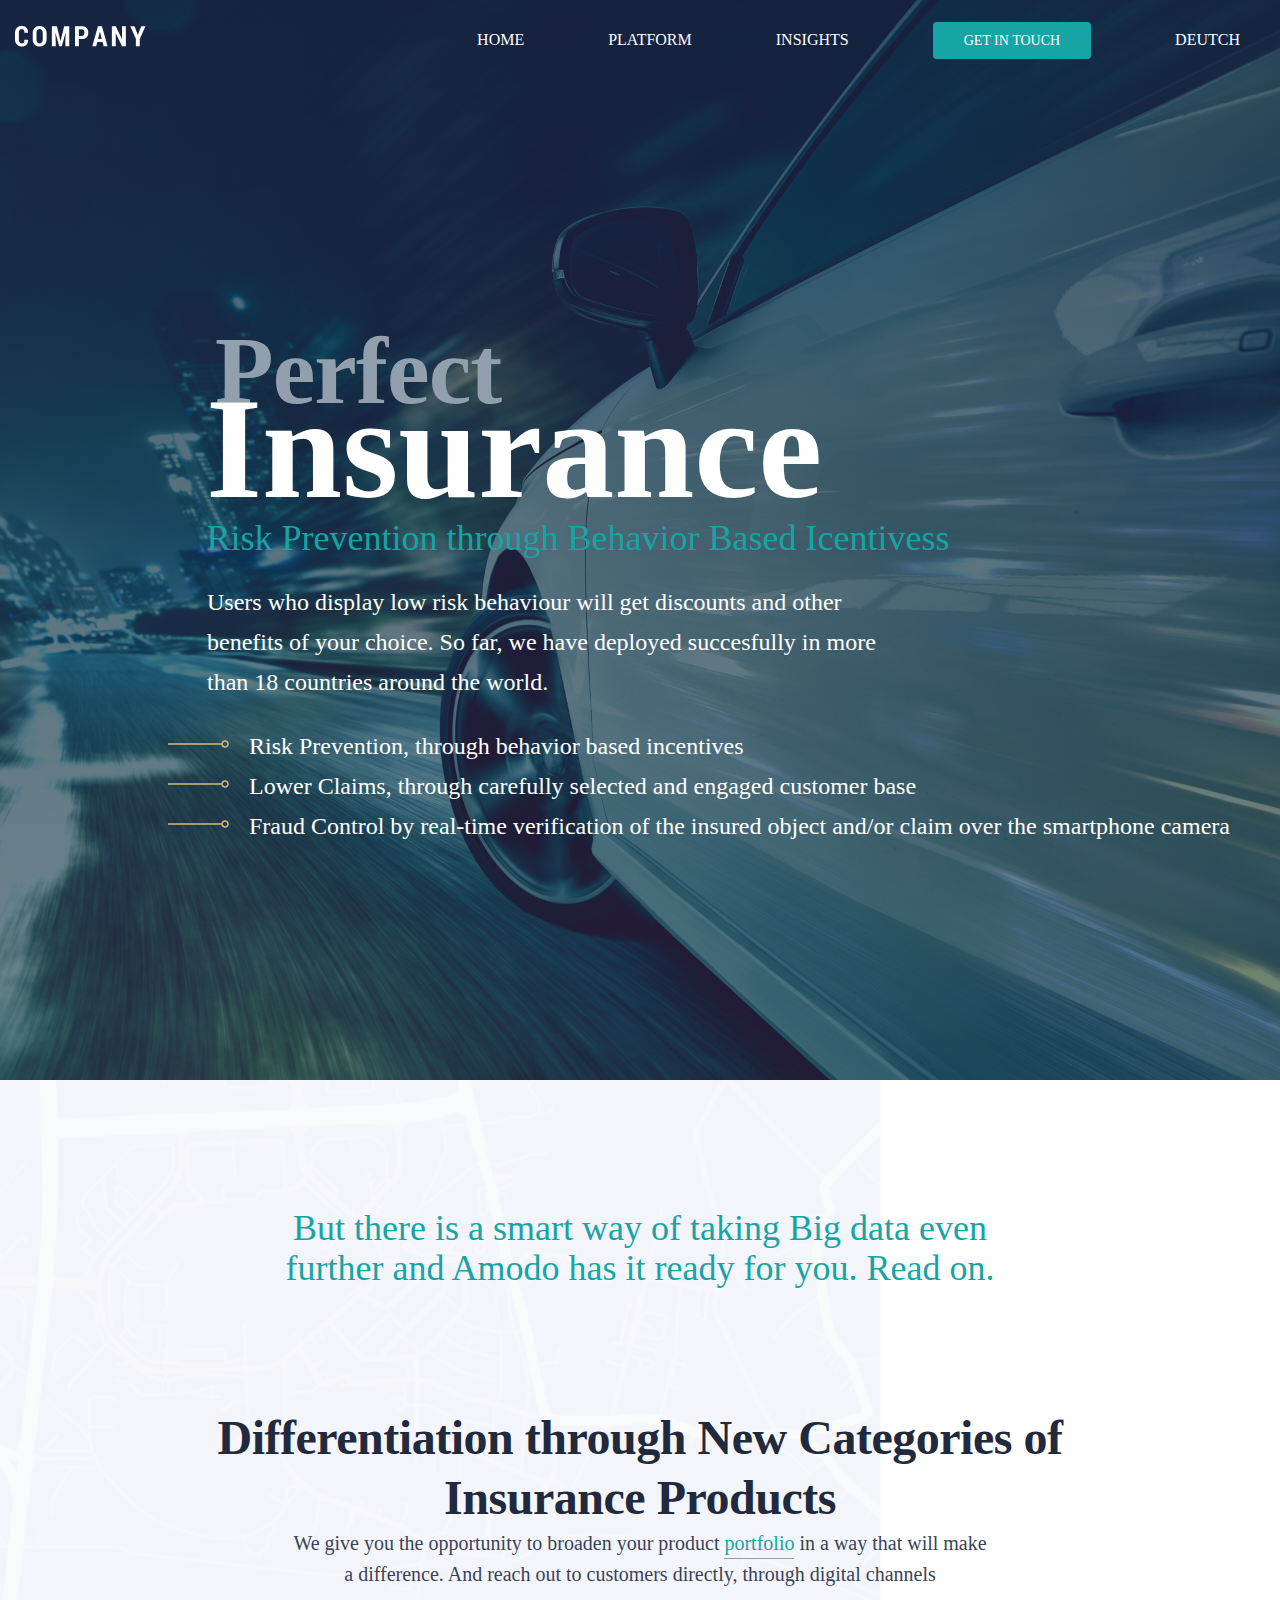
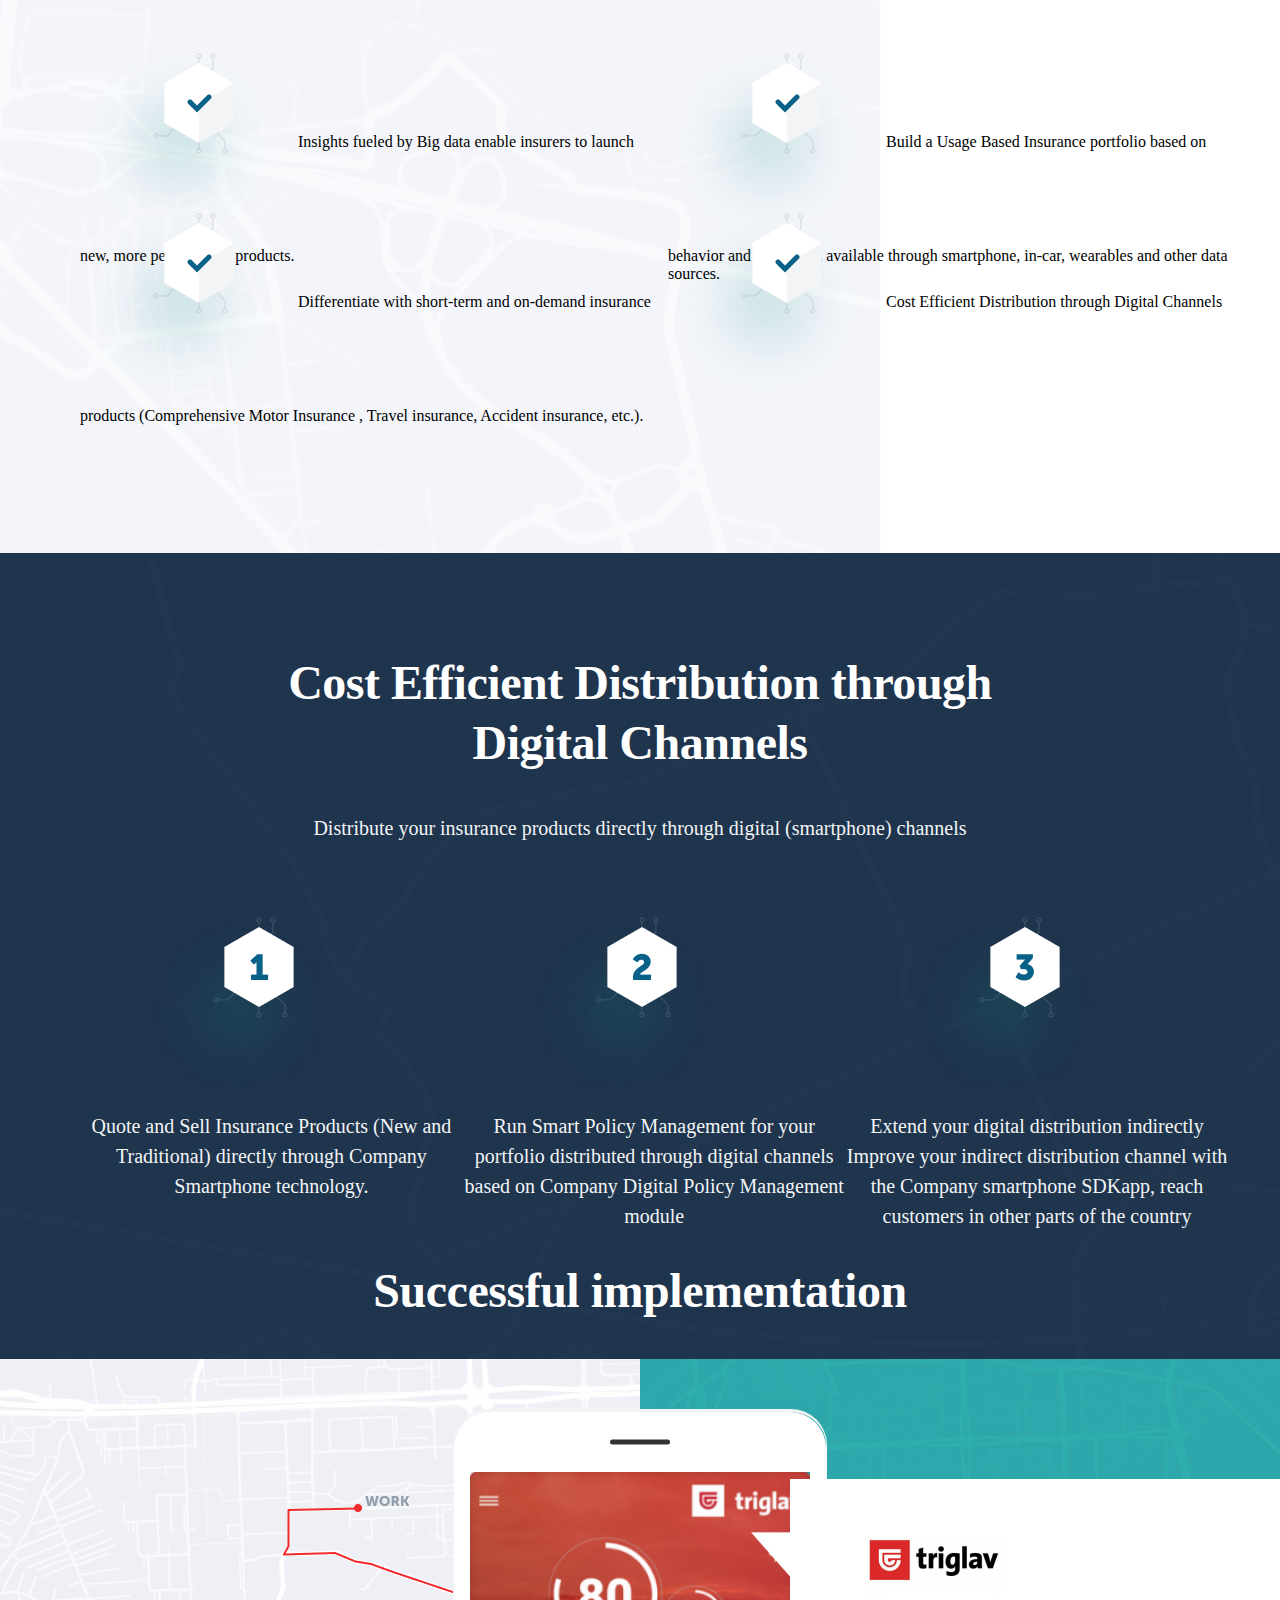
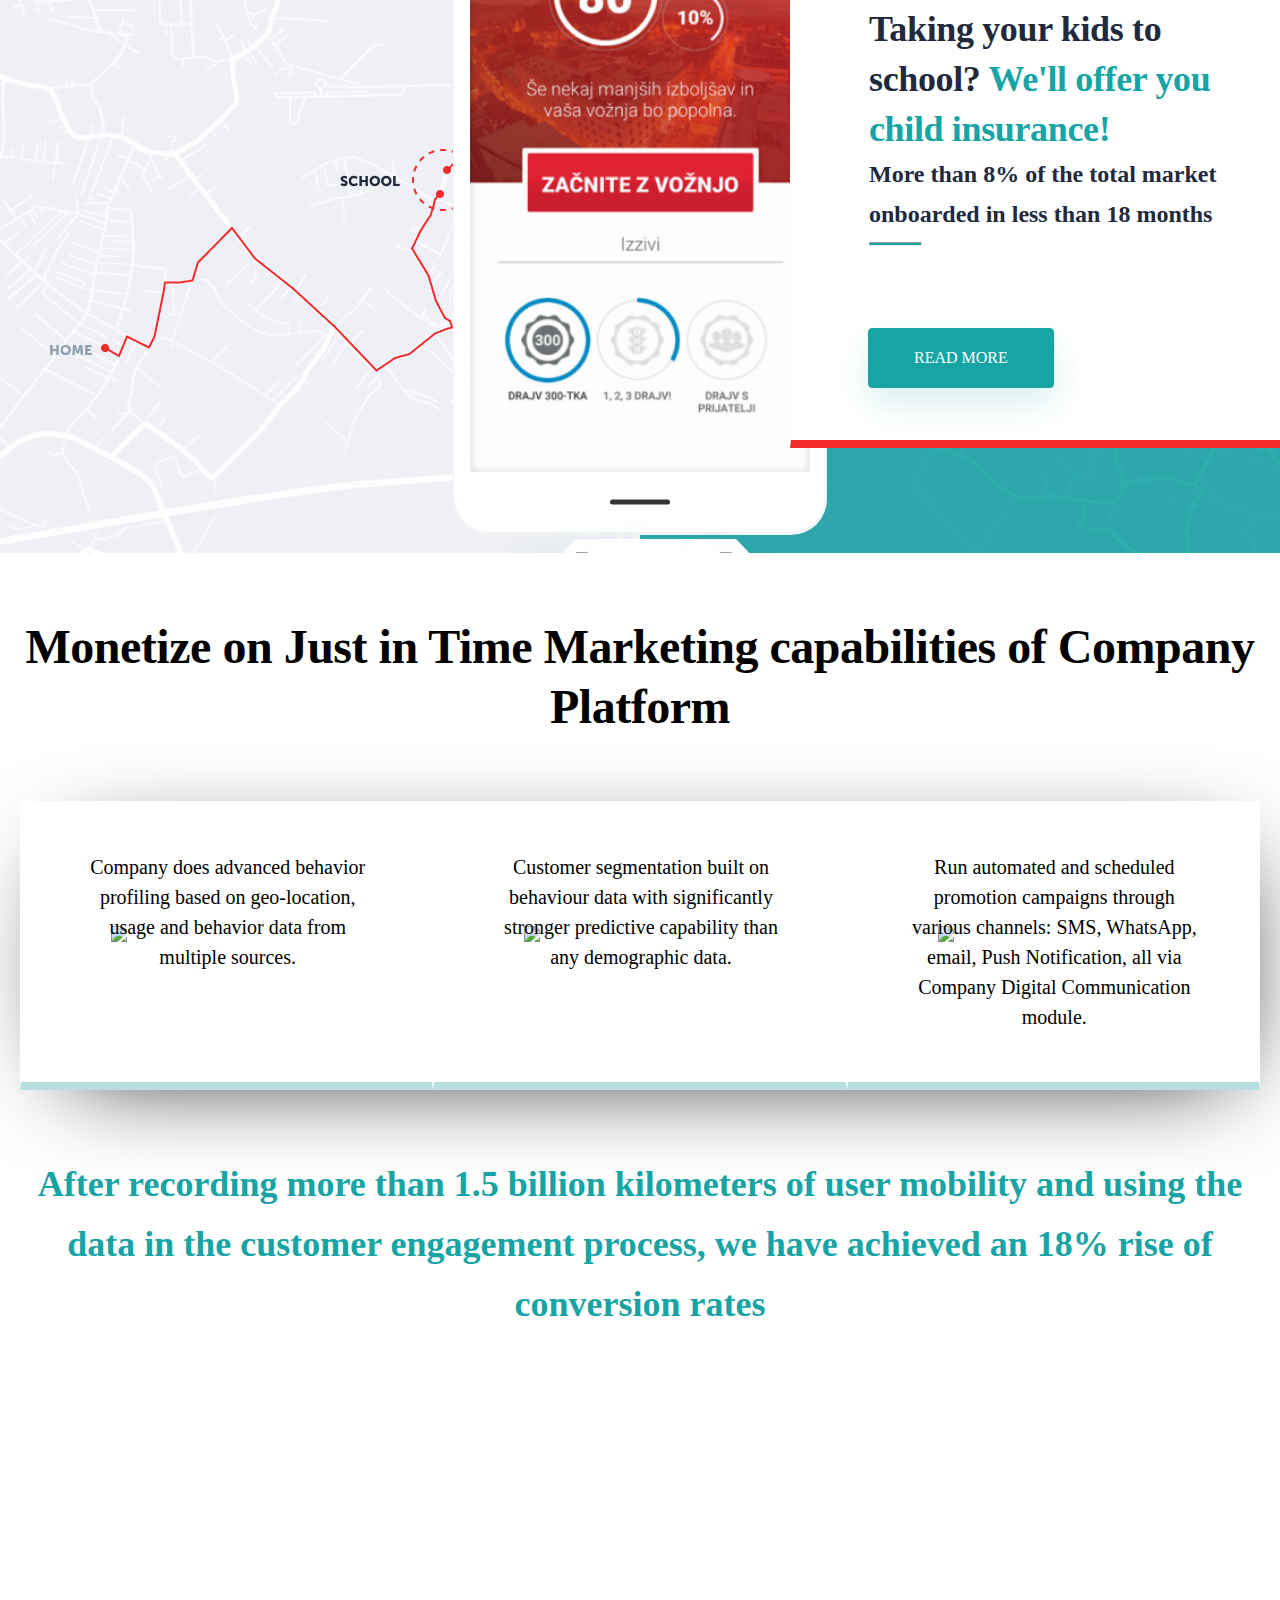
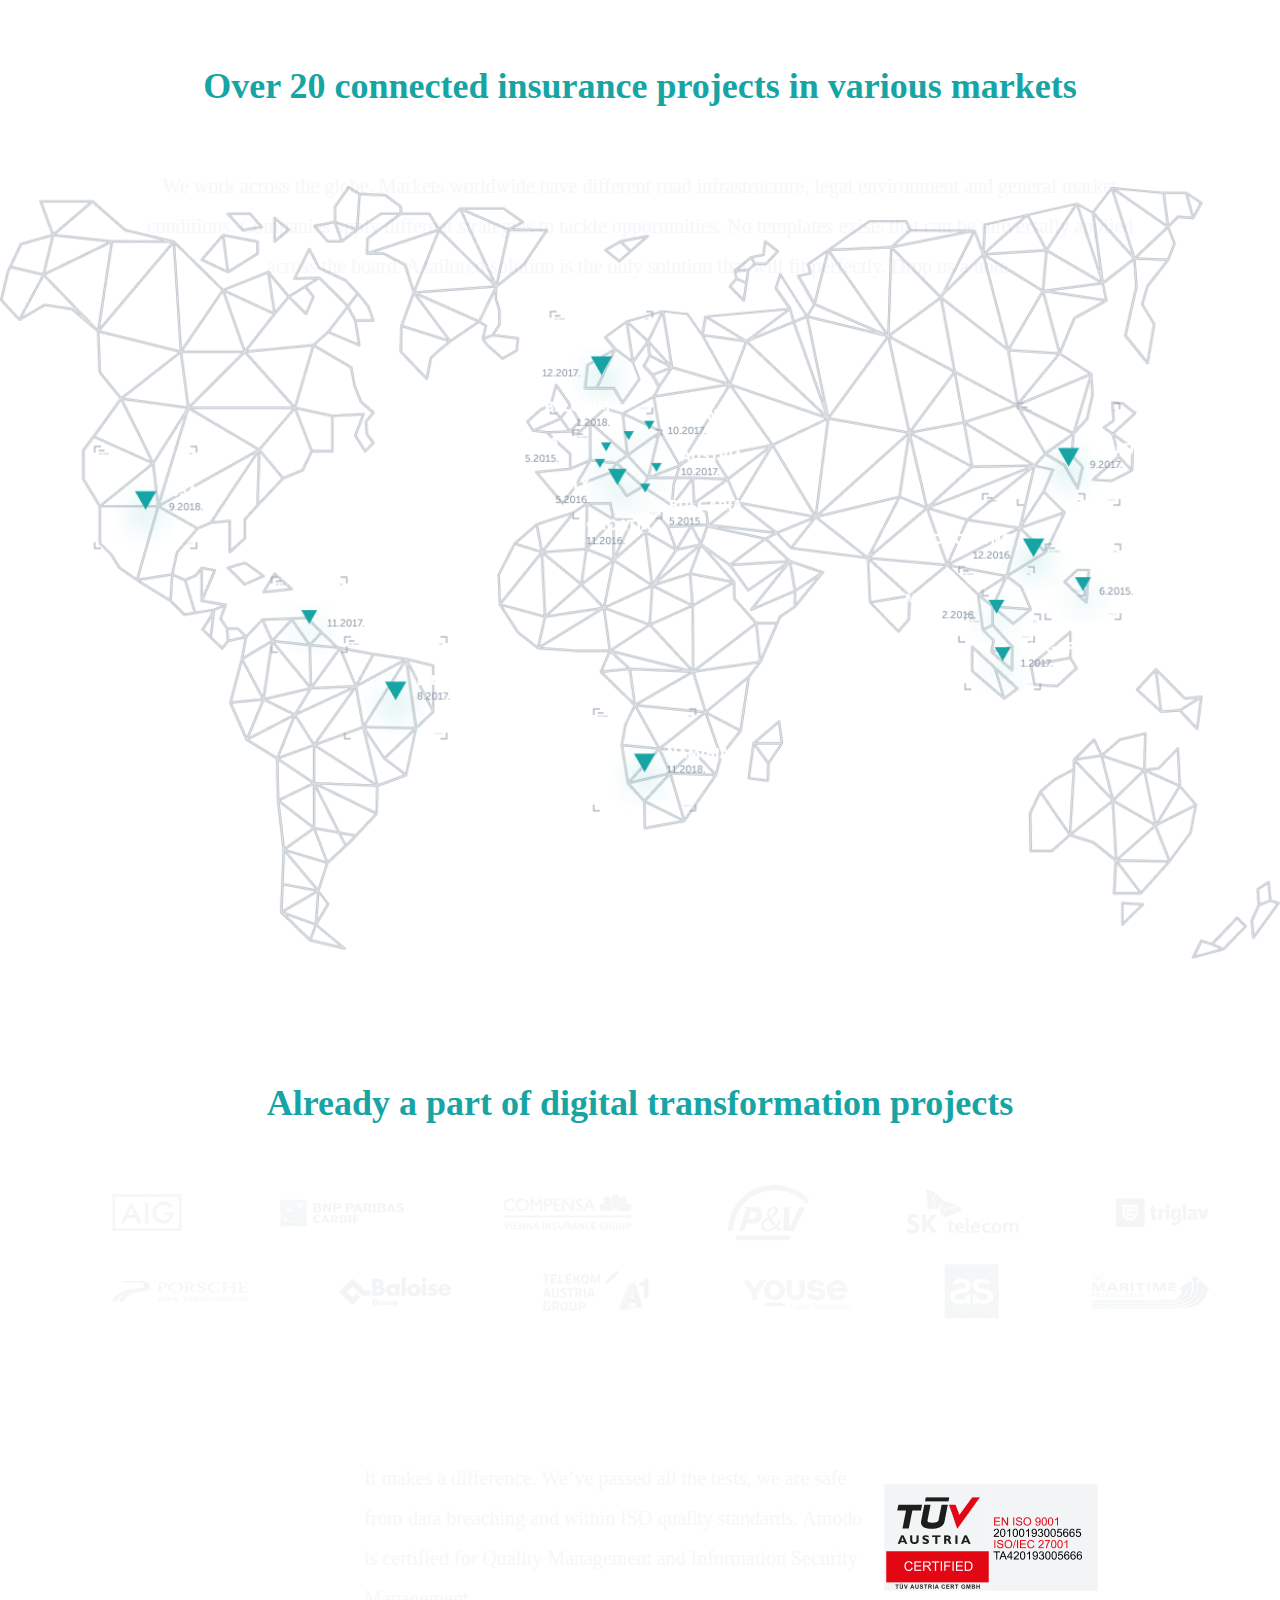
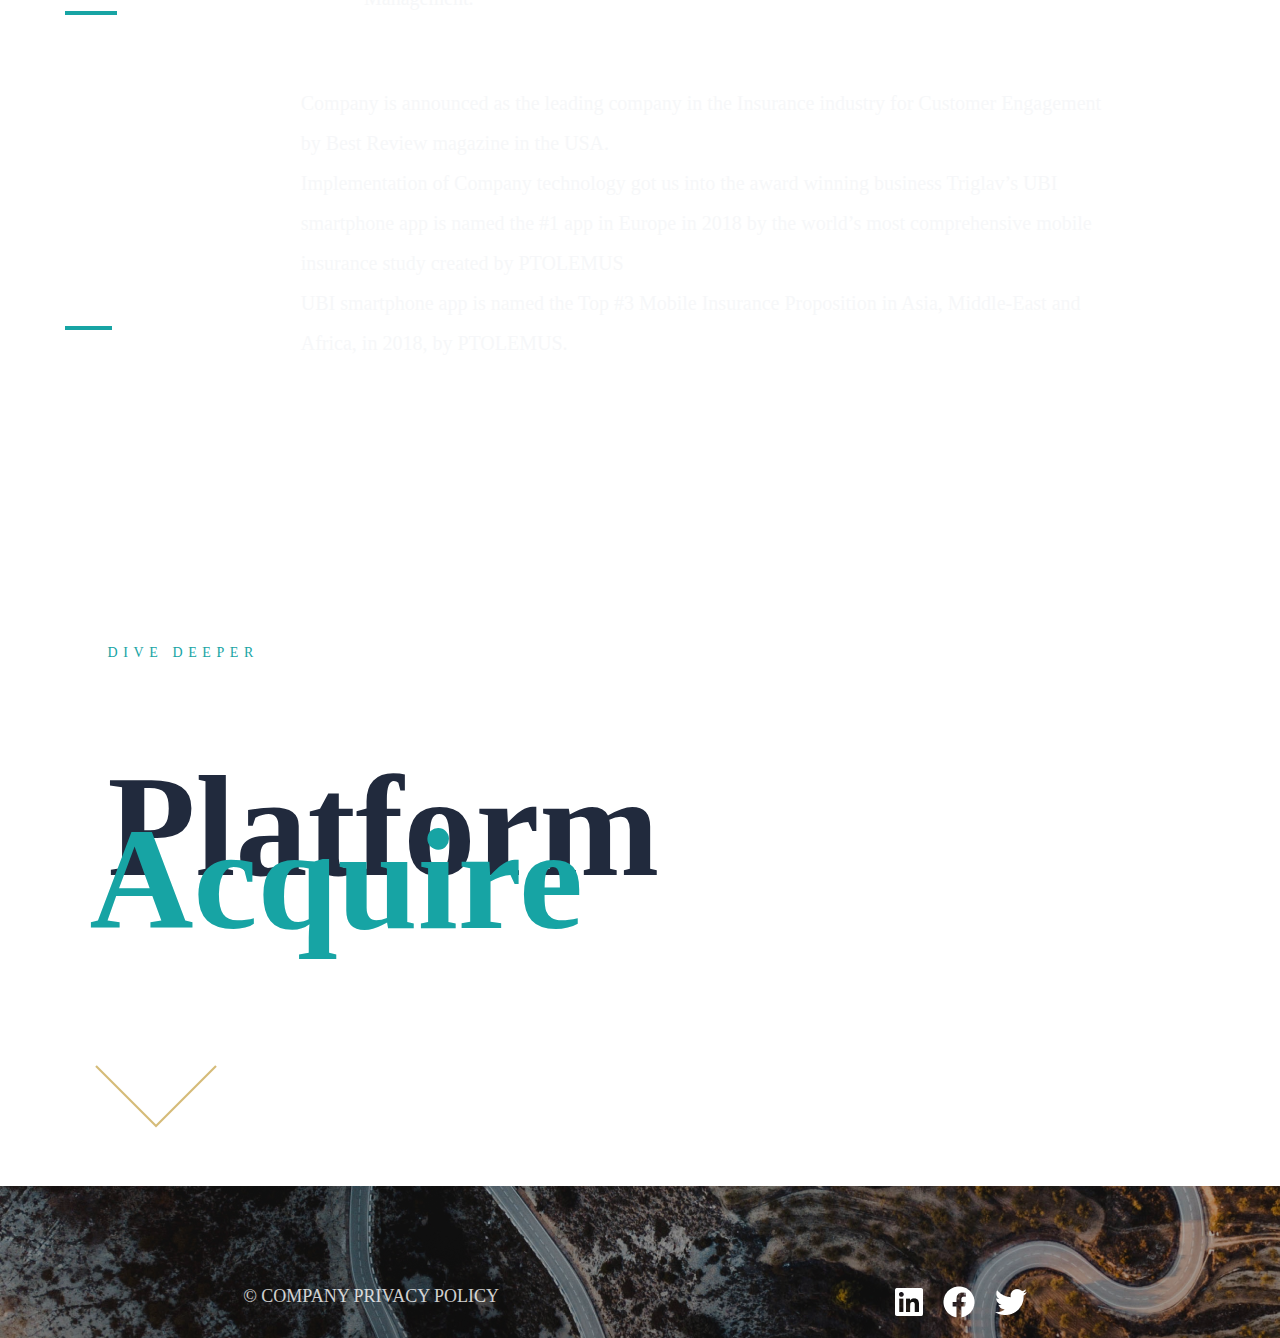
==== commit 669fa75d: "changes to home" ====
--- a/index.html
+++ b/index.html
@@ -45,9 +45,13 @@
 			</div>
 			<div class="header-overlay"></div>
 		</div>
+
+		<!-- Under construction
 		<div class="scroll-box">
 			<a href=""><img src="assets/images/scrolldown-icon.png"></a>
 		</div>
+		Under construction --> 
+
 	</section>
 
 	<section>
@@ -71,60 +75,54 @@
 		</div>
 	</section>
 	
-	<section>
-		<div class="cost-section">
-			<div class="cost-content">
-				<div class="cost-title">
-					<h2>Cost Efficient Distribution through Digital Channels</h2>
-					<p>Distribute your insurance products directly through digital (smartphone) channels</p>
-				</div>
-				<div class="cost-list">
-					<ul>
-						<li><img src="assets/images/icon_1.png"><span>Quote and Sell Insurance Products (New and Traditional) directly through Company Smartphone technology.</span></li>
-						<li><img src="assets/images/icon_2.png"><span>Run Smart Policy Management for your portfolio distributed through digital channels based on Company Digital Policy Management module</span></li>
-						<li><img src="assets/images/icon_3.png"><span>Extend your digital distribution indirectly Improve your indirect distribution channel with the Company smartphone SDKapp, reach customers in other parts of the country</span></li>
-					</ul>
-				</div>
-			</div>
-			<div class="slide-title">
-				<h3>Successful implementation</h3>
-			</div>
-			<div class="cost-slide">
-				<div class="cost-map-1"></div>
-				<div class="cost-map-2"></div>
-<div class="smartphone-border">
+	<div class="cost-section">
+		<div class="cost-content">
+			<div class="cost-title">
+				<h2>Cost Efficient Distribution through Digital Channels</h2>
+				<p>Distribute your insurance products directly through digital (smartphone) channels</p>
+			</div>
+			<div class="cost-list">
+				<ul>
+					<li><img src="assets/images/icon_1.png"><span>Quote and Sell Insurance Products (New and Traditional) directly through Company Smartphone technology.</span></li>
+					<li><img src="assets/images/icon_2.png"><span>Run Smart Policy Management for your portfolio distributed through digital channels based on Company Digital Policy Management module</span></li>
+					<li><img src="assets/images/icon_3.png"><span>Extend your digital distribution indirectly Improve your indirect distribution channel with the Company smartphone SDKapp, reach customers in other parts of the country</span></li>
+				</ul>
+			</div>
+		</div>
+		<div class="slide-title">
+			<h3>Successful implementation</h3>
+		</div>
+		<div class="cost-slide">
+			<div class="cost-map-1"></div>
+			<div class="cost-map-2"></div>
+			<div class="smartphone-border">
 				<div class="smartphone">
 					<div class="content">
 						<img src="assets/images/screen.png">
 					</div>
 				</div>
-</div>
-
-
-			<!-- 	<div class="cost-device">
-					<img src="assets/images/device.png">
-				</div> -->
-				<div class="triglav-content">
-					<div id="triangle-up"></div>
-					<img src="assets/images/triglav_osiguranje_logo.png">
-					<h4>Taking your kids to school?<span> We'll offer you child insurance!</span></h4>
-					<p><span>More than 8%</span> of  the total market onboarded in less than 18 months</p>
-					<hr>
-					<a href="">read more</a>
-				</div>
-				<div class="hexagon">
-					<a href="" class="prev-arrow">
-						<img src="assets/images/arrow_previous.png">
-					</a>
-					<a href=""><span>1/2</span></a>
-					<a href="" class="next-arrow">
-						<img src="assets/images/arrow_next.png">
-					</a>
-				</div>
-			</div>
-
-		</div>
-	</section>
+			</div>
+
+			<div class="triglav-content">
+				<div id="triangle-up"></div>
+				<img src="assets/images/triglav_osiguranje_logo.png">
+				<h4>Taking your kids to school?<span> We'll offer you child insurance!</span></h4>
+				<p><span>More than 8%</span> of  the total market onboarded in less than 18 months</p>
+				<hr>
+				<a href="">read more</a>
+			</div>
+			<div class="hexagon">
+				<a href="" class="prev-arrow">
+					<img src="assets/images/arrow_previous.png">
+				</a>
+				<a href=""><span>1/2</span></a>
+				<a href="" class="next-arrow">
+					<img src="assets/images/arrow_next.png">
+				</a>
+			</div>
+		</div>
+
+	</div>
 
 	<section>
 		<h2 class="monetization-title">Monetize on Just in Time Marketing capabilities of Company Platform</h2>
--- a/css/style.css
+++ b/css/style.css
@@ -224,12 +224,15 @@
 .header-background ul li img {
 	padding-right: 20px
 }
-.scroll-box {
-	position: absolute;
-	top: 94%;
+
+/* Under construction */
+/*.scroll-box {
+	position: absolute;
+	top: 110%;
 	z-index: 10;
 	left: 45%;
-}
+}*/
+/* Under construction */
 .big-data-section {
 	background: url("../assets/images/Polygon.png") no-repeat;
 	position: absolute;
@@ -311,6 +314,7 @@
 	background: url("../assets/images/background_alt.png") no-repeat;
 	height: 1600px;
 	width: 100%;
+	overflow: hidden;
 }
 .cost-content {
 	max-width: 1200px;
@@ -454,9 +458,6 @@
 	height: 600px;
 	width: 100%;
 }
-
-
-
 .cost-map .cost-device img {
 	width: 100%;
 	max-width: 340px;
@@ -473,6 +474,10 @@
 	right: -2.5%;
 	top: 100px;
 	border-bottom: 8px solid #F22A2B;
+	transition: 1s ease-out;
+}
+.triglav-content:hover {
+	border-bottom: 8px solid #D5BB78;
 }
 .triglav-content img {
 	margin: 40px 0 0 60px;
@@ -624,7 +629,7 @@
 .monetization-box img {
 	position: absolute;
 	bottom: 140px;
-	left: 60px;
+	left: 90px;
 }
 .monetization-box p {
 	position: absolute;
@@ -891,8 +896,8 @@
 }
 .footer-col-1-contact {
 	position: absolute;
-	bottom: 5%;
 	left: 19%;
+	top: 840px;
 }
 .footer-col-1-contact h5 {
 	font-family: Museo Sans;
@@ -907,8 +912,9 @@
 }
 .footer-col-2-contact {
 	position: absolute;
-	bottom: 5%;
-	right: 19%;
+    bottom: 5%;
+    right: 19%;
+    top: 840px;
 }
 .footer-col-2-contact ul {
 	list-style-type: none;
@@ -996,6 +1002,8 @@
 	position: absolute;
 	top: 157px;
 	left: 0;
+	height: 780px;
+	z-index: 0;
 }
 .contact-content {
 	position: absolute;
@@ -1136,9 +1144,16 @@
 	padding: 15px 0;
 	color: #fff;
 }
+
+/* Responsive */
 @media screen and (max-width: 1300px) {
 	.cost-device {
 		margin-left: 15%;
+	}
+}
+@media screen and (max-width: 1220px) {
+	#main-menu ul li {
+		padding: 0 10px;
 	}
 }
 @media screen and (max-width: 1010px) {
@@ -1154,8 +1169,4 @@
 		z-index: 20;
 	}
 }
-@media screen and (max-width: 1300px) {
-	.cost-device {
-		margin-left: 15%;
-	}
-}+
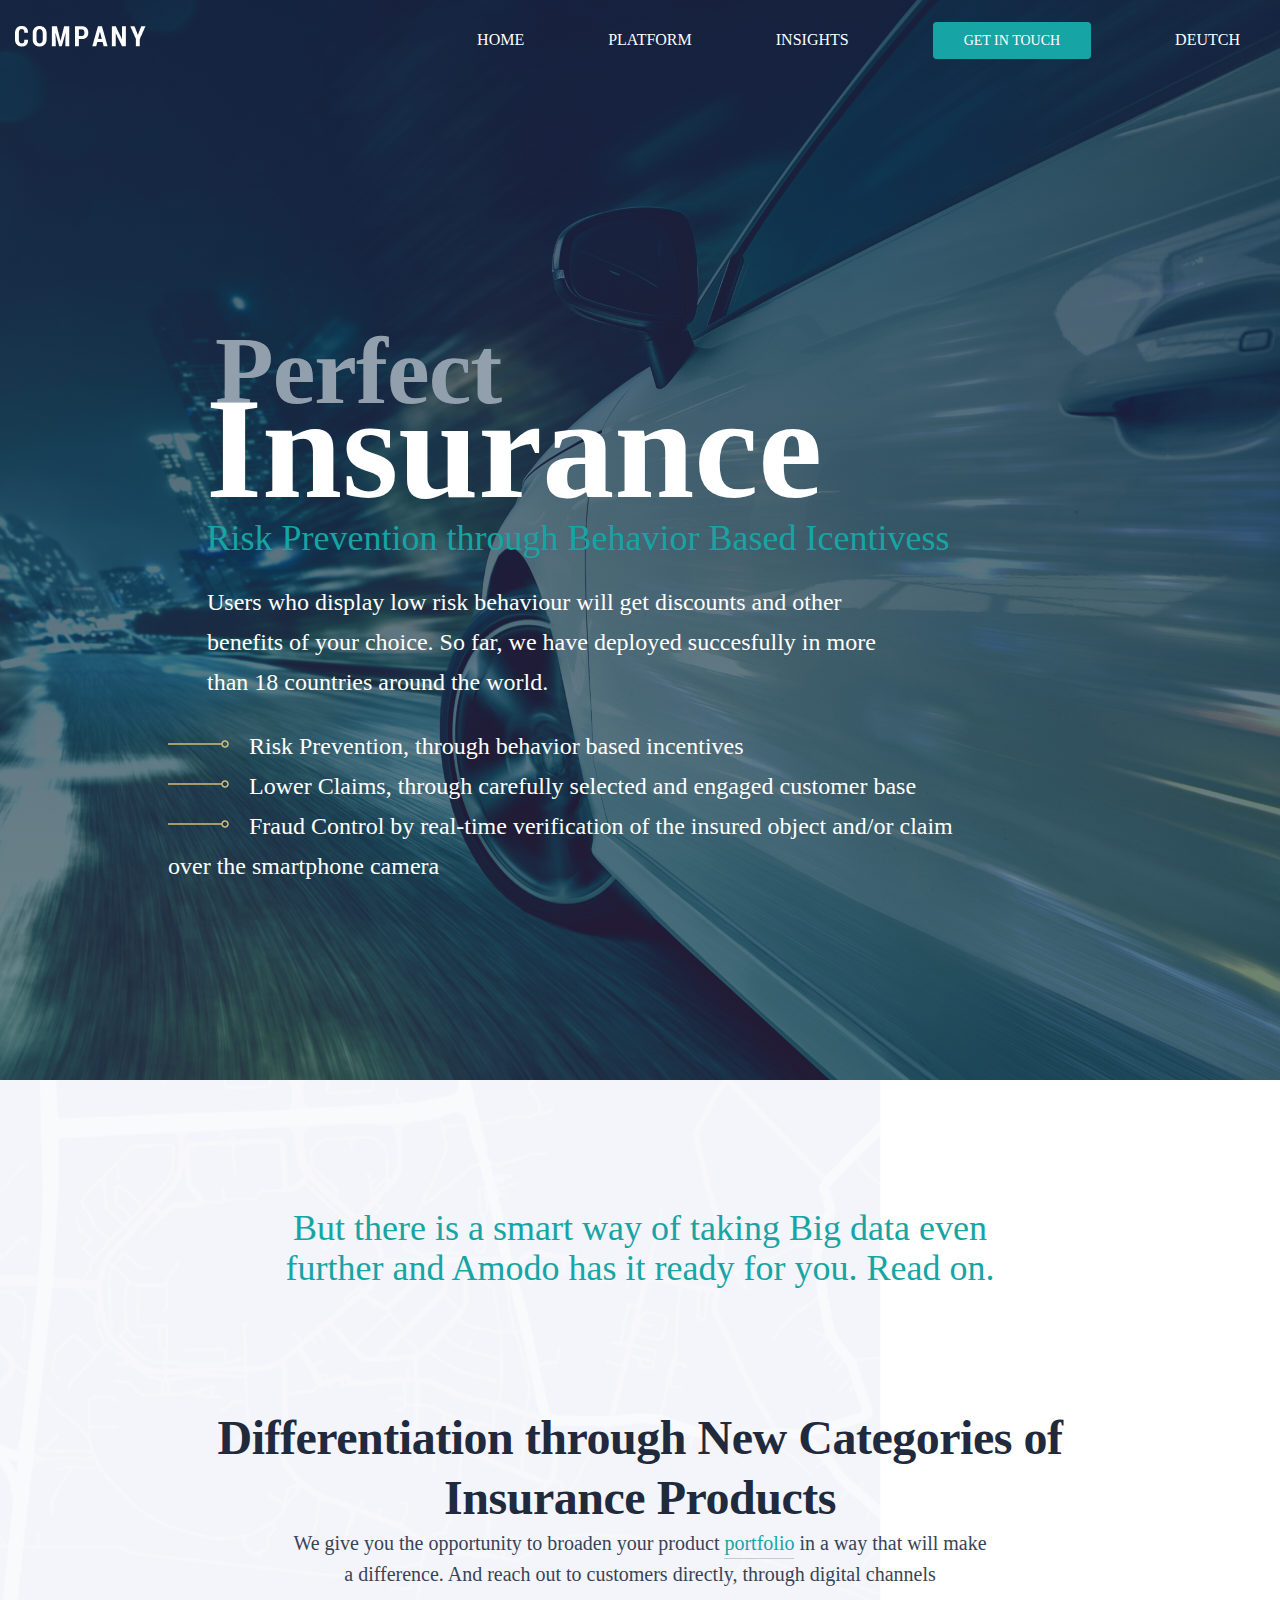
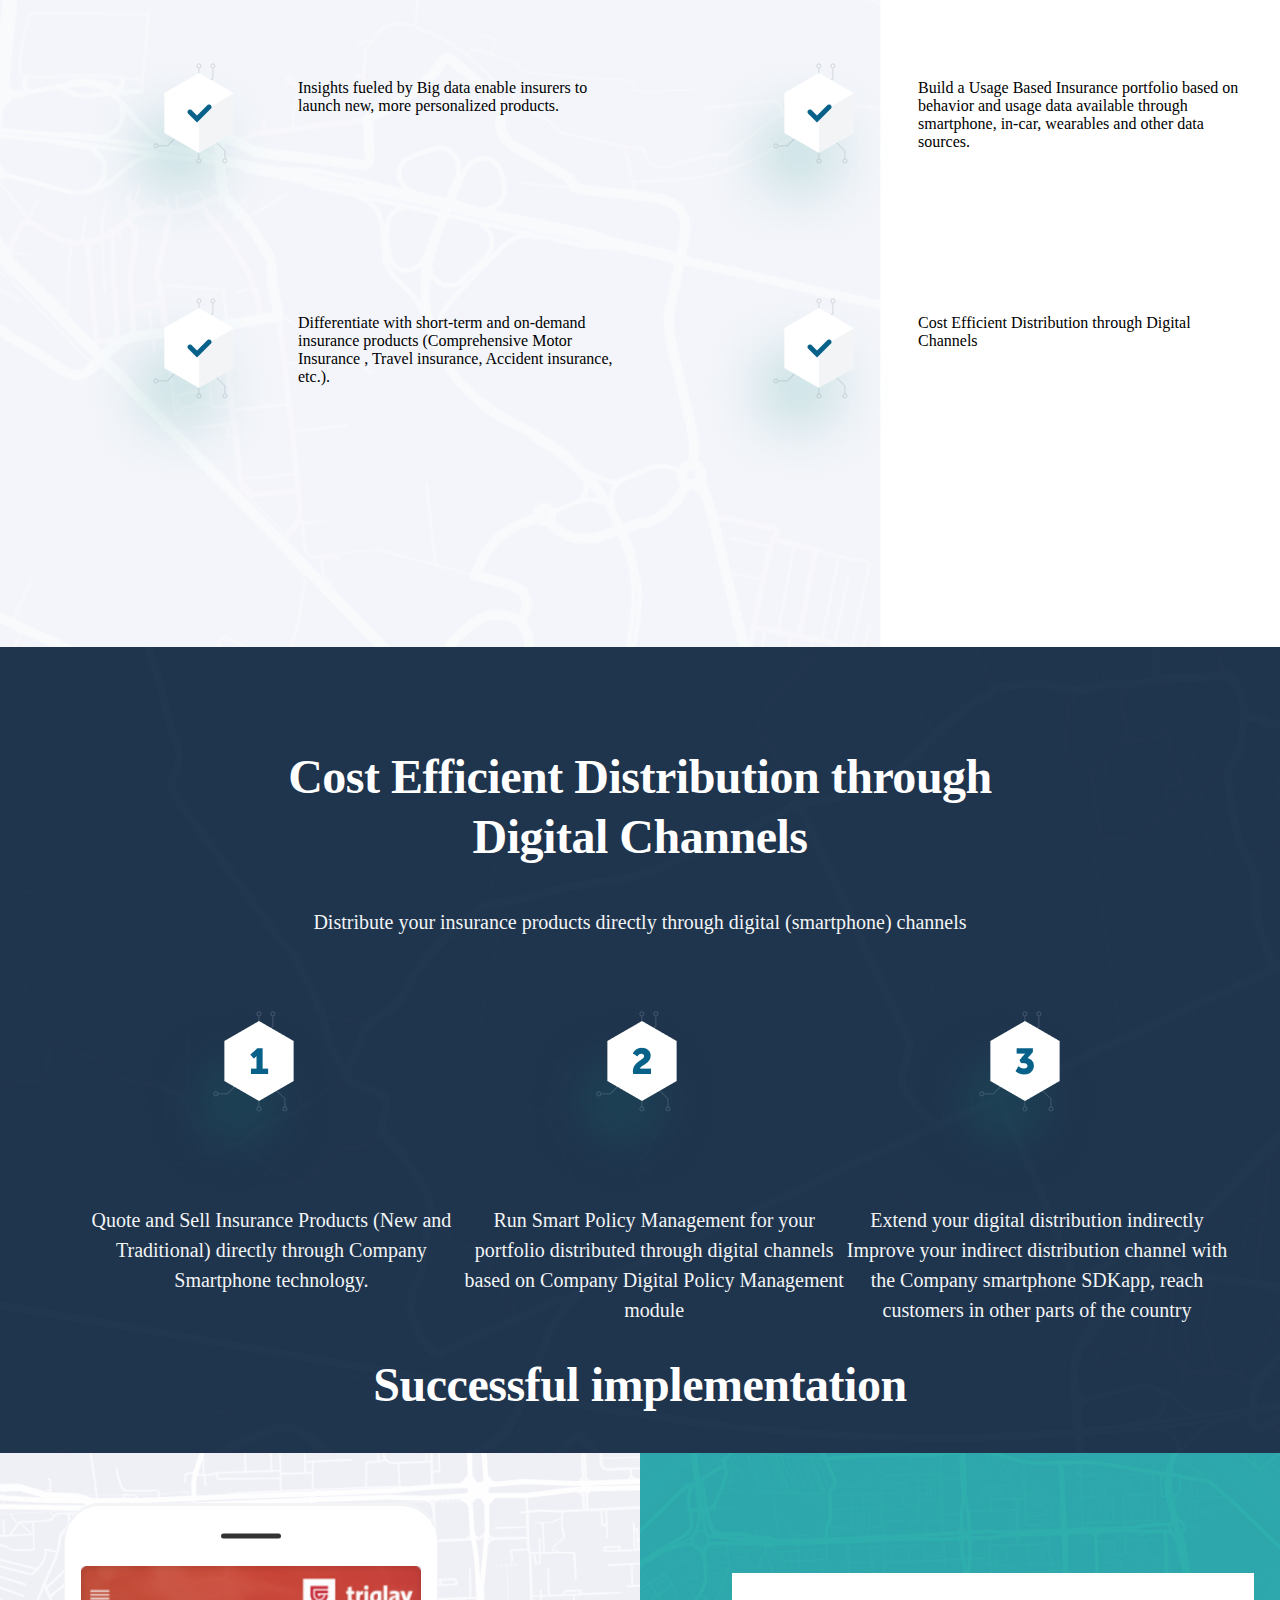
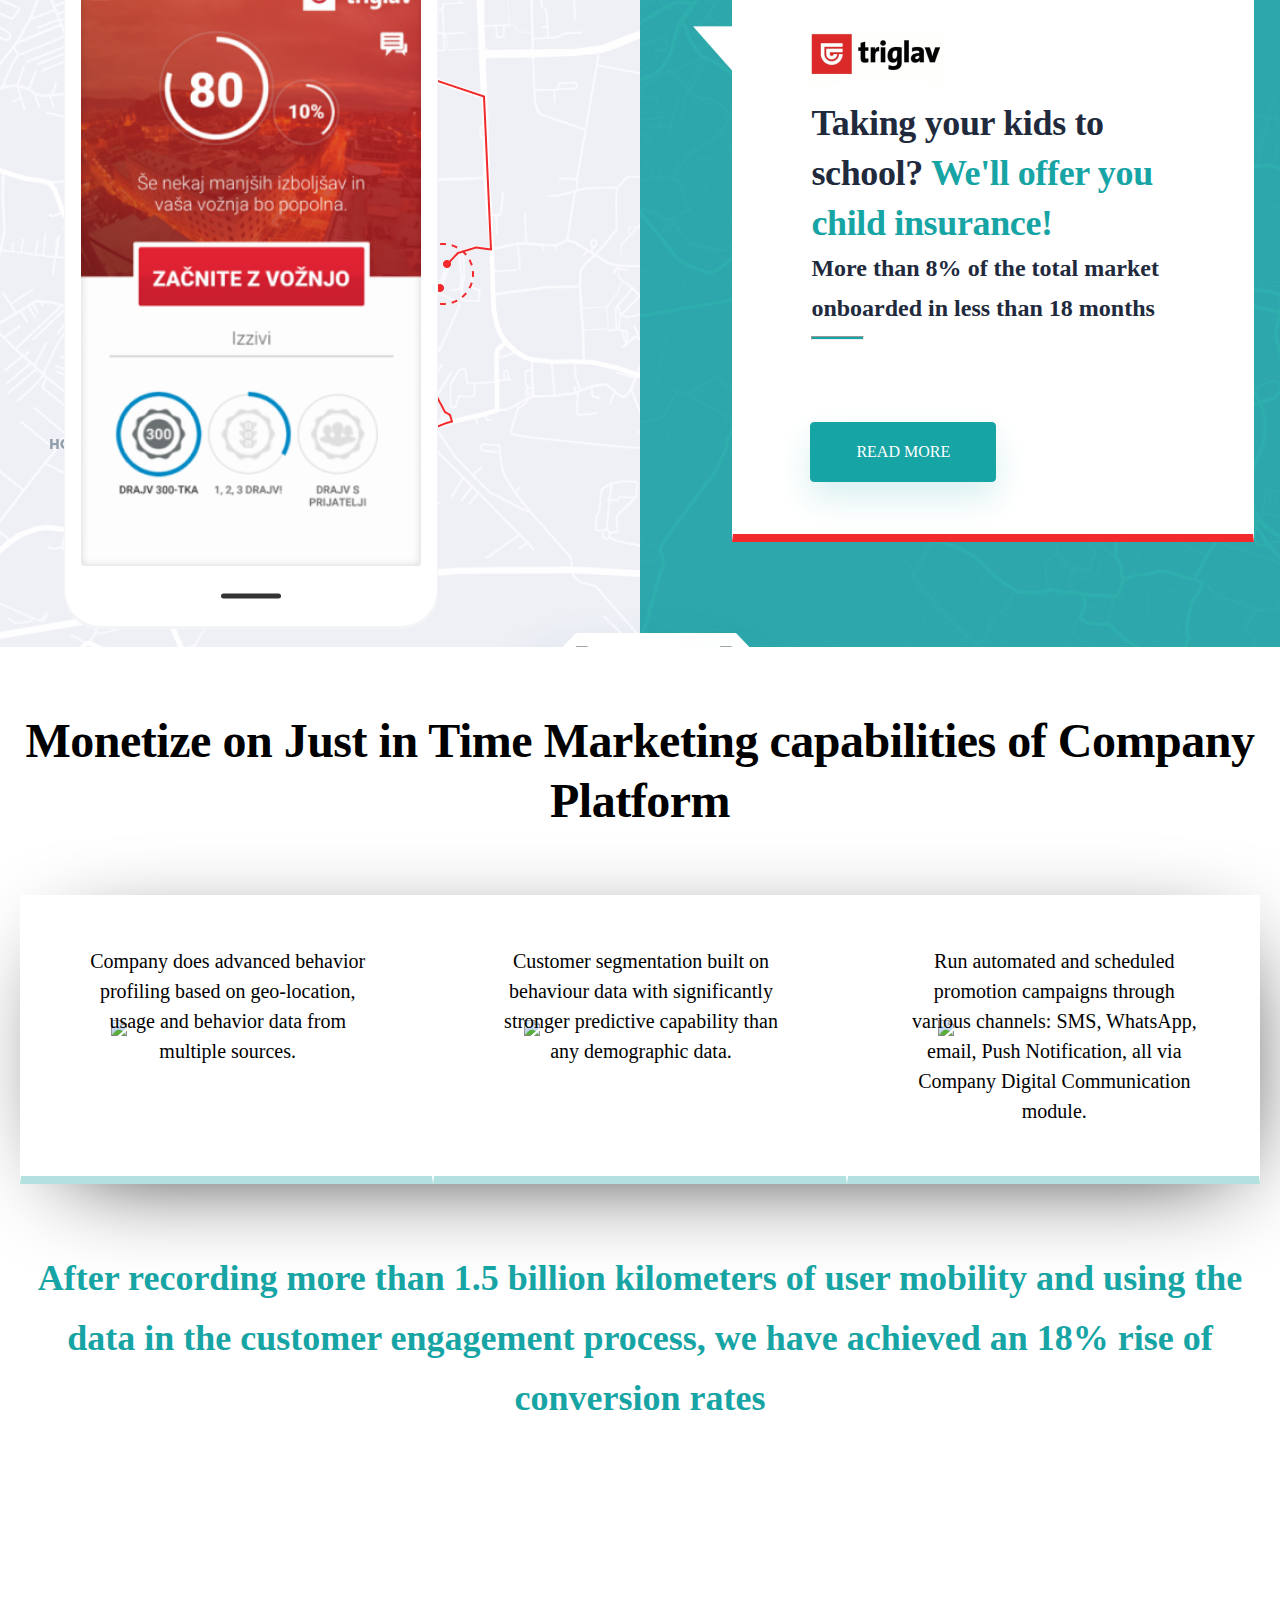
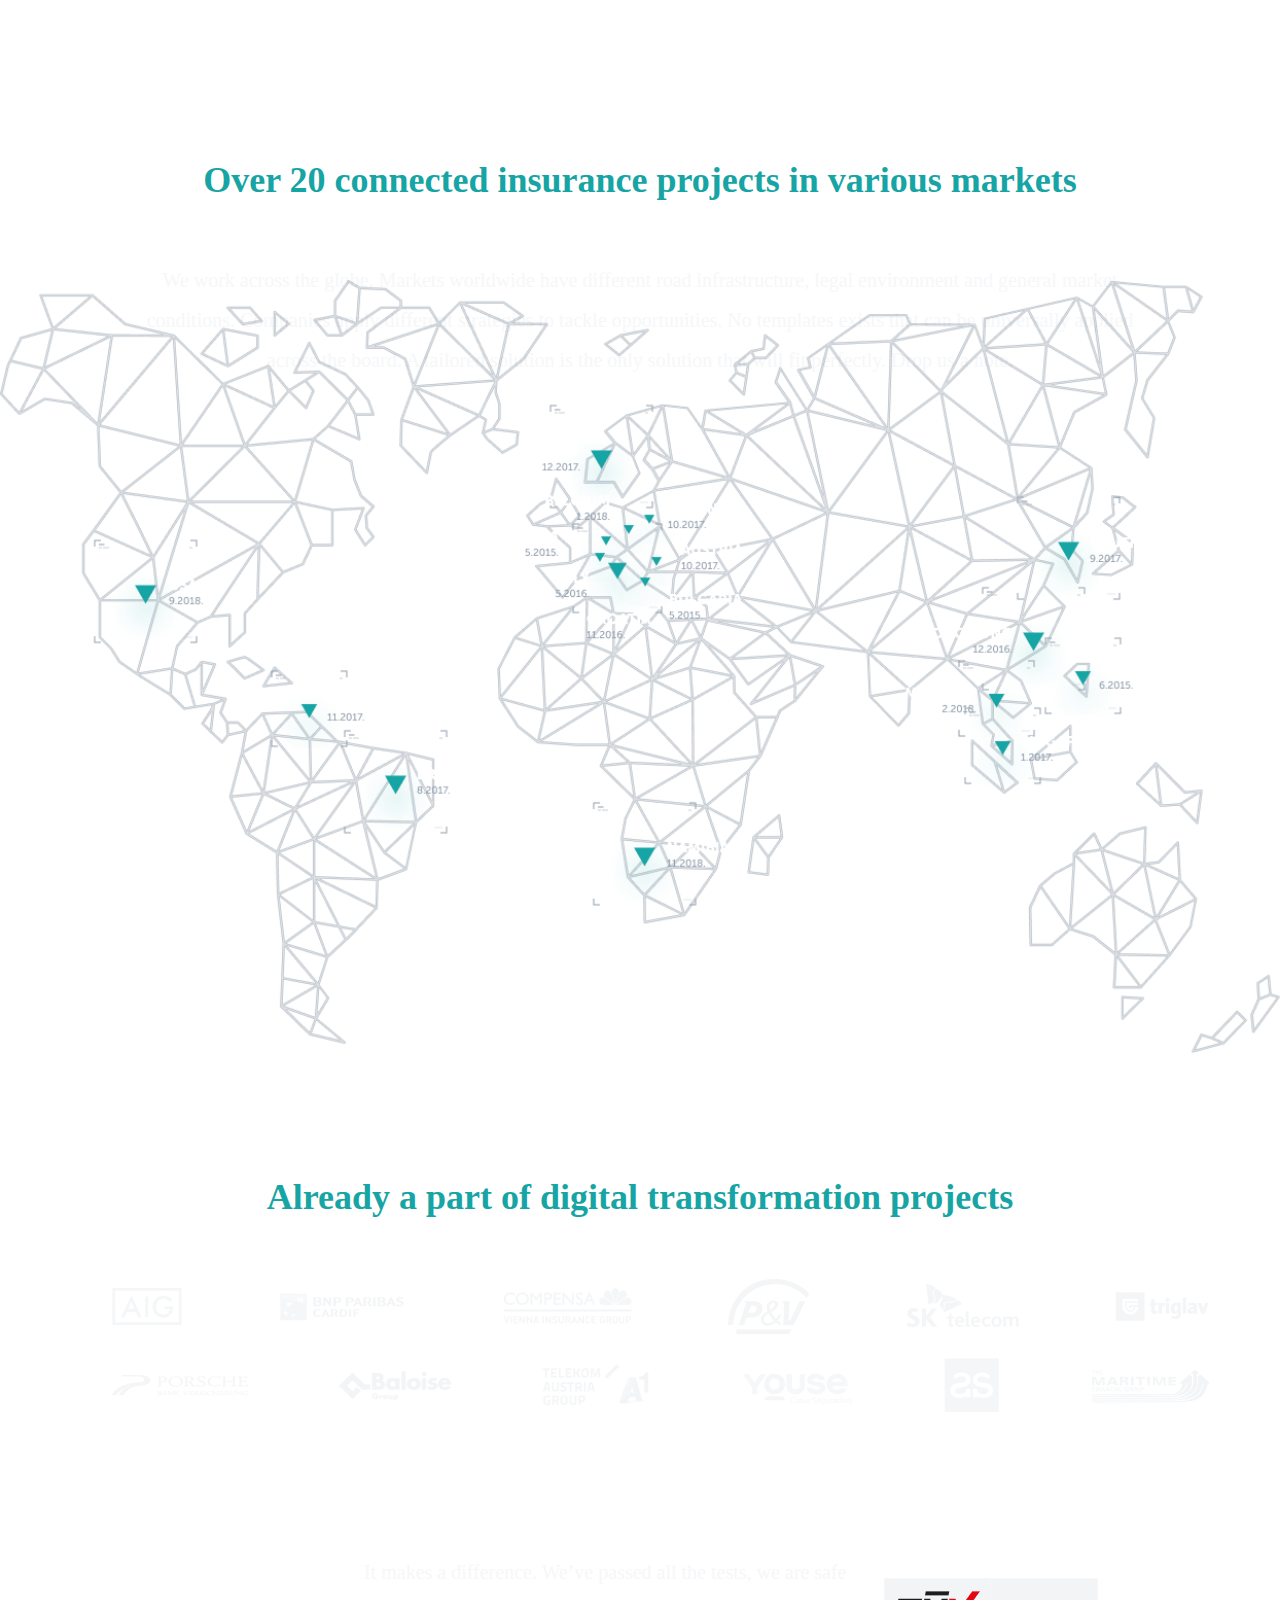
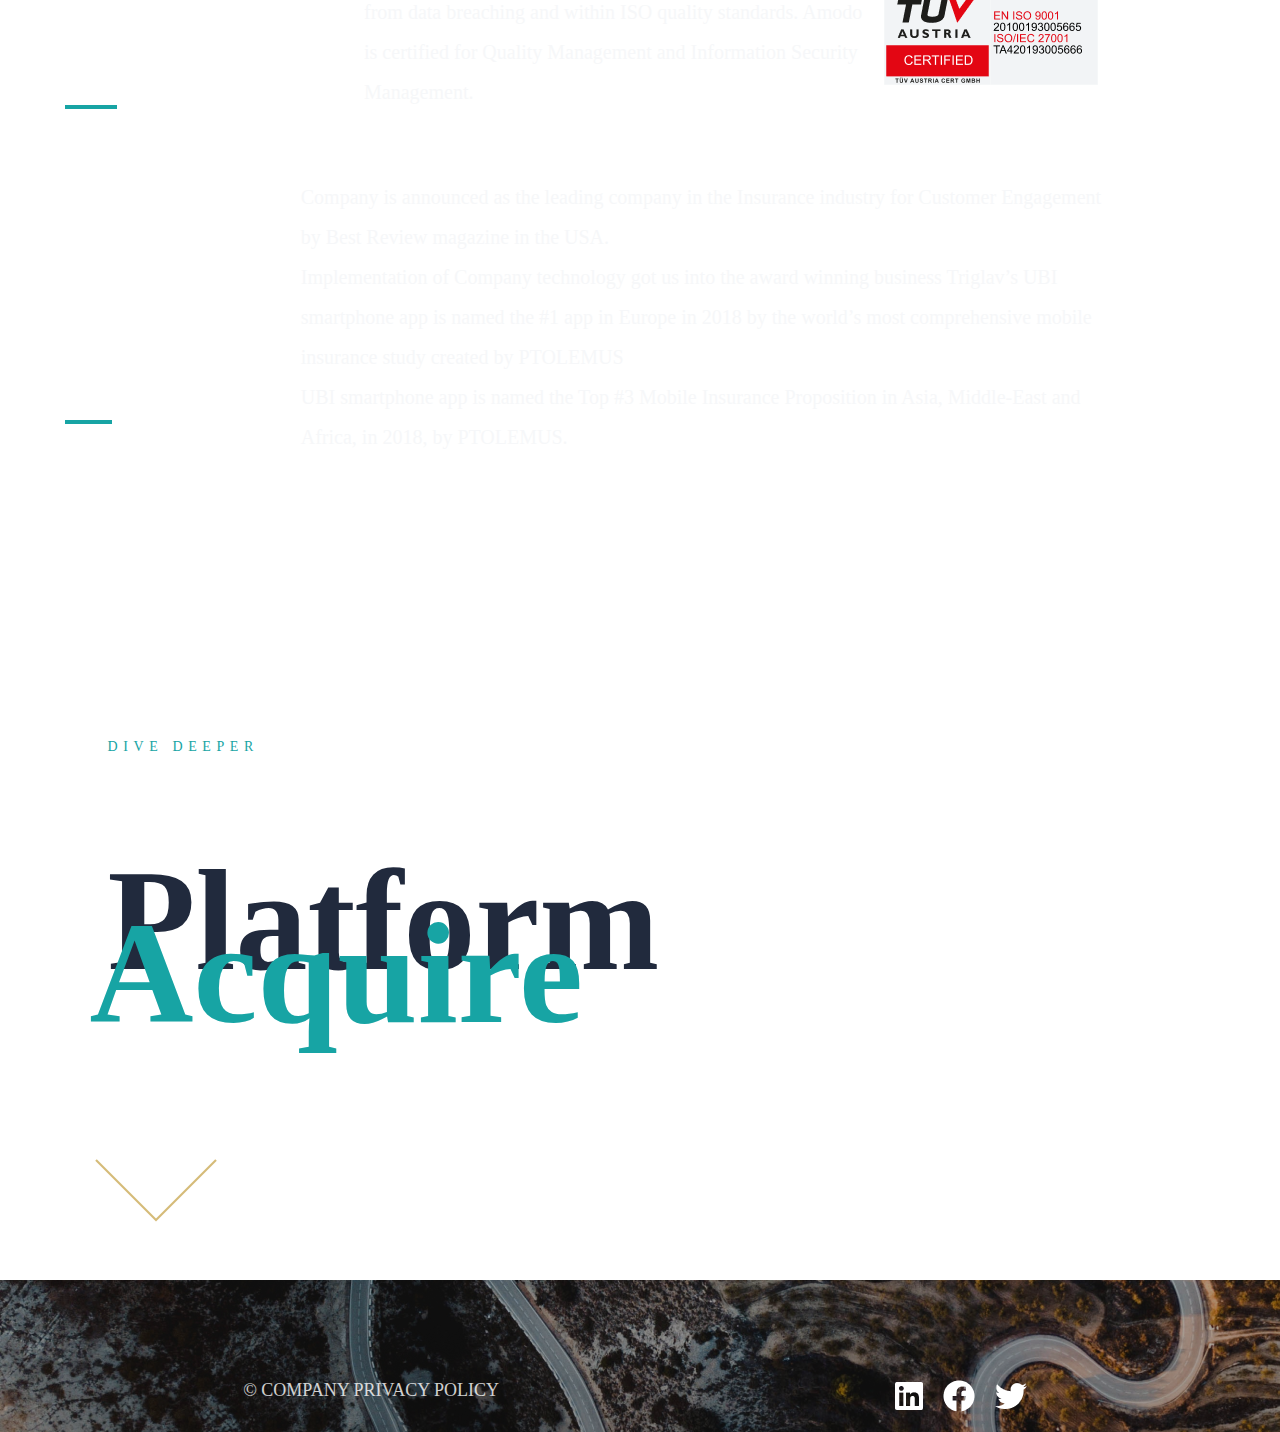
==== commit c2e5984b: "list changes" ====
--- a/index.html
+++ b/index.html
@@ -66,10 +66,10 @@
 			</div>
 			<div class="big-data-list">
 				<ul>
-					<li><img src="assets/images/tick_icon.png">Insights fueled by Big data enable insurers to launch new, more personalized products.</li>
-					<li><img src="assets/images/tick_icon.png">Differentiate with short-term and on-demand insurance products (Comprehensive Motor Insurance , Travel insurance, Accident insurance, etc.).</li>
-					<li><img src="assets/images/tick_icon.png">Build a Usage Based Insurance portfolio based on behavior and usage data available through smartphone, in-car, wearables and other data sources.</li>
-					<li><img src="assets/images/tick_icon.png">Cost Efficient Distribution through Digital Channels</li>
+					<li><img src="assets/images/tick_icon.png"><span>Insights fueled by Big data enable insurers to launch new, more personalized products.</span></li>
+					<li><img src="assets/images/tick_icon.png"><span>Differentiate with short-term and on-demand insurance products (Comprehensive Motor Insurance , Travel insurance, Accident insurance, etc.).</span></li>
+					<li><img src="assets/images/tick_icon.png"><span>Build a Usage Based Insurance portfolio based on behavior and usage data available through smartphone, in-car, wearables and other data sources.</span></li>
+					<li><img src="assets/images/tick_icon.png"><span>Cost Efficient Distribution through Digital Channels</span></li>
 				</ul>
 			</div>
 		</div>
--- a/css/style.css
+++ b/css/style.css
@@ -225,948 +225,964 @@
 	padding-right: 20px
 }
 
-/* Under construction */
-/*.scroll-box {
+/*Under construction
+.scroll-box {
 	position: absolute;
 	top: 110%;
 	z-index: 10;
 	left: 45%;
-}*/
-/* Under construction */
-.big-data-section {
-	background: url("../assets/images/Polygon.png") no-repeat;
-	position: absolute;
-	max-width: 1000px;
-	height: 2400px;
-	top: 481px;
-	z-index: -10;
-	width: 100%;
-}
-.big-data-content {
-	max-width: 1200px;
-	margin: 10% auto;
-}
-.big-data-title h5 {
-	font-family: Museo Sans;
-	font-style: normal;
-	font-weight: 300;
-	font-size: 36px;
-	line-height: 40px;
-	text-align: center;
-	color: #17A4A4;
-	margin: 0 auto;
-	max-width: 800px;
-}
-.big-data-subtitle {
-	margin-top: 10%;
-}
-.big-data-subtitle span {
-	border-bottom: 1px solid #929FAD;
-	color: #17A4A4;
-	text-decoration: none;
-	display: inline-block;
-	cursor: pointer;
-	transition: all ease-in-out .2s;
-}
-.big-data-subtitle span:hover {
-	border-bottom: 1px solid #D5BB78;;
-}
-.big-data-subtitle h2 {
-	font-family: Museo Sans;
-	font-size: 48px;
-	line-height: 60px;
-	text-align: center;
-	letter-spacing: -0.01em;
-	color: #212A3D;
-	max-width: 1000px;
-	margin: 0 auto;
-}
-.big-data-subtitle p {
-	font-family: Source Sans Pro;
-	font-style: normal;
-	font-weight: normal;
-	font-size: 20px;
-	line-height: 30px;
-	text-align: center;
-	color: #394357;
-	max-width: 700px;
-	margin: 0 auto;
-}
-.big-data-list {
-	margin-top: 50px;
-}
-.big-data-list ul {
+	}
+	Under construction*/
+
+	.big-data-section {
+		background: url("../assets/images/Polygon.png") no-repeat;
+		position: absolute;
+		max-width: 1000px;
+		height: 2400px;
+		top: 481px;
+		z-index: -10;
+		width: 100%;
+	}
+	.big-data-content {
+		max-width: 1200px;
+		margin: 10% auto;
+	}
+	.big-data-title h5 {
+		font-family: Museo Sans;
+		font-style: normal;
+		font-weight: 300;
+		font-size: 36px;
+		line-height: 40px;
+		text-align: center;
+		color: #17A4A4;
+		margin: 0 auto;
+		max-width: 800px;
+	}
+	.big-data-subtitle {
+		margin-top: 10%;
+	}
+	.big-data-subtitle span {
+		border-bottom: 1px solid rgba(146, 159, 173, 0.5);
+		color: #17A4A4;
+		text-decoration: none;
+		display: inline-block;
+		cursor: pointer;
+		transition: all ease-in-out .2s;
+	}
+	.big-data-subtitle span:hover {
+		border-bottom: 1px solid #D5BB78;;
+	}
+	.big-data-subtitle h2 {
+		font-family: Museo Sans;
+		font-size: 48px;
+		line-height: 60px;
+		text-align: center;
+		letter-spacing: -0.01em;
+		color: #212A3D;
+		max-width: 1000px;
+		margin: 0 auto;
+	}
+	.big-data-subtitle p {
+		font-family: Source Sans Pro;
+		font-style: normal;
+		font-weight: normal;
+		font-size: 20px;
+		line-height: 30px;
+		text-align: center;
+		color: #394357;
+		max-width: 700px;
+		margin: 0 auto;
+	}
+	.big-data-list ul {
+	column-count: 2;
+	column-gap: 80px;
 	list-style-type: none;
 	max-width: 1200px;
-	margin: 0 auto;
-	column-count: 2;
+	margin: 5% auto;
 }
 .big-data-list ul li {
-	display: block;
-	height: 100px;
-	margin-bottom: 60px;
+	display: flex;
+	padding-bottom: 5%;
 }
 .big-data-list ul li img {
 	vertical-align: middle;
-	margin-right: 20px;
-}
-.cost-section {
-	background: url("../assets/images/background_alt.png") no-repeat;
-	height: 1600px;
+	padding-right: 20px;
+}
+.big-data-list ul li span {
+	display: block;
+	max-width: 550px;
 	width: 100%;
-	overflow: hidden;
-}
-.cost-content {
-	max-width: 1200px;
-	margin: 0 auto;
-}
-.cost-title, .slide-title {
-	max-width: 840px;
-	margin: 0 auto;
-	padding-top: 5%;
-}
-.cost-title h2 {
-	font-family: Museo Sans;
-	font-size: 48px;
-	line-height: 60px;
-	text-align: center;
-	letter-spacing: -0.01em;
-	color: #fff;
-}
-.cost-title p {
-	font-family: Source Sans Pro;
-	font-style: normal;
-	font-weight: normal;
-	font-size: 20px;
-	line-height: 30px;
-	text-align: center;
-	color: #F2F4F6;
-}
-.cost-list {
-	margin-top: 5%;
-}
-.cost-list ul {
-	list-style-type: none;
-	display: flex;
-}
-.cost-list ul li {
-	display: grid;
-	text-align: center;
-	max-width: 400px;
-	width: 33%;
-	height: 240px;
-}
-.cost-list ul li img {
-	margin-left: 60px;
-}
-.cost-list ul li span {
-	font-family: Source Sans Pro;
-	font-style: normal;
-	font-weight: normal;
-	font-size: 20px;
-	line-height: 30px;
-	text-align: center;
-	color: #F2F4F6;
-}
-.slide-title h3 {
-	font-family: Museo Sans;
-	font-style: normal;
-	font-weight: bold;
-	font-size: 48px;
-	line-height: 40px;
-	text-align: center;
-	letter-spacing: -0.01em;
-	color: #FFFFFF;
-}
-
-.cost-slide {
-	display: flex;
-	max-width: 1600px;
-	width: 100%;
-	margin: 0 auto;
-	position: relative;
-}
-.cost-map-1 {
-	background: url("../assets/images/illustration.png");
-	height: 800px;
-	max-width: 800px;
-	position: absolute;
-	left: 0px;
-	width: 50%;
-}
-.cost-map-2 {
-	background: url("../assets/images/body.png");
-	height: 800px;
-	max-width: 800px;
-	position: absolute;
-	right: 0px;
-	width: 50%;
-}
-.smartphone-border {
-	position: relative;
-	max-width: 372px;
-	height: 600px;
-	width: 100%;
-	margin: auto;
-	border: 1px #F2F4F6 solid;
-	border-top-width: 3px;
-	border-bottom-width: 123px;
-	border-radius: 36px;
-	top: 50px;
-}
-.smartphone {
-	max-width: 340px;
-	height: 600px;
-	width: 100%;
-	margin: auto;
-	border: 16px #fff solid;
-	border-top-width: 60px;
-	border-bottom-width: 60px;
-	border-radius: 36px;
-}
-
-/* The horizontal line on the top of the device */
-.smartphone-border:before {
-	content: '';
-	display: block;
-	width: 60px;
-	height: 5px;
-	position: absolute;
-	top: 30px;
-	left: 50%;
-	transform: translate(-50%, -50%);
-	background: #333;
-	border-radius: 10px;
-}
-/* The circle on the bottom of the device */
-.smartphone-border:after {
-	content: '';
-	display: block;
-	width: 60px;
-	height: 5px;
-	position: absolute;
-	left: 50%;
-	bottom: -95px;
-	transform: translate(-50%, -50%);
-	background: #333;
-	border-radius: 10px;
-}
-
-/* The screen (or content) of the device */
-.smartphone .content img {
-	max-width: 360px;
-	height: 600px;
-	width: 100%;
-}
-.cost-map .cost-device img {
-	width: 100%;
-	max-width: 340px;
-}
-.triglav-content {
-	height: 560px;
-	border: 1px solid #fff;
-	background-color: #fff;
-	margin-left: 60px;
-	margin-top: 20px;
-	position: absolute;
-	max-width: 520px;
-	width: 100%;
-	right: -2.5%;
-	top: 100px;
-	border-bottom: 8px solid #F22A2B;
-	transition: 1s ease-out;
-}
-.triglav-content:hover {
-	border-bottom: 8px solid #D5BB78;
-}
-.triglav-content img {
-	margin: 40px 0 0 60px;
-	width: unset;
-	max-width: unset;
-}
-.triglav-content h4 {
-	margin: 0px 42px 0 78px;
-	font-family: Museo Sans;
-	font-style: normal;
-	font-weight: bold;
-	font-size: 36px;
-	line-height: 50px;
-	letter-spacing: -0.01em;
-	color: #212A3D;
-}
-.triglav-content h4 span {
-	color: #17A4A4;
-}
-.triglav-content p {
-	margin: 0px 42px 0 78px;
-	font-family: Source Sans Pro;
-	font-style: normal;
-	font-weight: bold;
-	font-size: 24px;
-	line-height: 40px;
-	color: #212A3D;
-}
-.triglav-content hr {
-	width: 51px;
-	height: 2px;
-	left: 78px;
-	background-color: #17A4A4;
-	transition: background 0.6s ease-out;
-	position: absolute;
-}
-.triglav-content hr:hover {
-	background-color: #D5BB78;
-}
-.triglav-content a {
-	position: absolute;
-	bottom: 52px;
-	left: 77px;
-	background: #17A4A4;
-	border: 1px solid #17A4A4;
-	box-sizing: border-box;
-	box-shadow: 0px 16px 32px rgba(23, 164, 164, 0.16);
-	border-radius: 4px;
-	text-decoration: none;
-	color: #fff;
-	padding: 20px 45px;
-	text-transform: uppercase;
-	transition: background 1s ease-out;
-}
-.triglav-content a:hover {
-	border: 1px solid #1ECDCD;
-	background: linear-gradient(270deg, rgba(30, 205, 205, 0) 36.59%, #1ECDCD 100%), #1ECDCD;
-}
-#triangle-up {
-	width: 0;
-	height: 0;
-	border-left: 40px solid transparent;
-	border-right: 0px solid transparent;
-	border-bottom: 50px solid #fff;
-	transform: rotateX(155deg);
-	position: absolute;
-	left: -40px;
-	top: 50px;
-}
-.hexagon {
-	position: absolute;
-	width: 160px;
-	height: 42px;
-	background-color: #fff;
-	background: #fff;
-	box-shadow: -20px 40px 64px rgba(15, 138, 131, 0.24);
-	margin: 0 auto;
-	top: 780px;
-	left: 45%;
-}
-.hexagon:before,
-.hexagon:after {
-	content: " ";
-	position: absolute;
-	border-top: 21px solid transparent;
-	border-bottom: 21px solid transparent;
-}
-.hexagon:before {
-	left: 100%;
-	border-left: 20px solid #fff;
-	box-shadow: -20px 40px 64px rgba(15, 138, 131, 0.24);
-}
-.hexagon:after {
-	right: 100%;
-	border-right: 20px solid #fff;
-	box-shadow: -20px 40px 64px rgba(15, 138, 131, 0.24);
-}
-.prev-arrow img {
-	position: absolute;
-	bottom: 0;
-	left: 0;
-}
-.next-arrow img {
-	position: absolute;
-	bottom: 0;
-	right: 0;
-}
-.hexagon a {
-	position: absolute;
-	bottom: 13px;
-	left: 0;
-	right: 0;
-	text-align: center;
-	text-decoration: none;
-	color: #929FAD;
-}
-.monetization-title {
-	font-family: Museo Sans;
-	font-style: normal;
-	font-weight: bold;
-	font-size: 48px;
-	line-height: 60px;
-	text-align: center;
-	letter-spacing: -0.01em;
-	max-width: 1240px;
-	width: 100%;
-	margin: 5% auto;
-}
-.monetization {
-	max-width: 1240px;
-	width: 100%;
-	margin: 0 auto;
-	box-shadow: 10px 20px 100px -40px;
-}
-.monetization-content {
-	display: flex;
-}
-.monetization-box {
-	border: 1px solid #fff;
-	width: 480px;
-	position: relative;
-	border-bottom: 8px solid #B4E0E0;
-	height: 280px;
-	transition: border 2s ease-in-out;
-}
-.monetization-box:hover {
-	border-bottom: 8px solid #D5BB78;
-}
-.monetization-box img {
-	position: absolute;
-	bottom: 140px;
-	left: 90px;
-}
-.monetization-box p {
-	position: absolute;
-	max-width: 300px;
-	padding: 50px 59px 62px 61px;
-	margin: 0;
-	font-family: Source Sans Pro;
-	font-style: normal;
-	font-weight: normal;
-	font-size: 20px;
-	line-height: 30px;
-	text-align: center;
-}
-.monetization-subtitle {
-	font-family: Museo Sans;
-	font-size: 36px;
-	line-height: 60px;
-	text-align: center;
-	color: #17A4A4;
-	max-width: 1240px;
-	width: 100%;
-	margin: 5% auto;
-}
-.sponsor-bg {
-	background: url("../assets/images/background_alt_long.png");
-	height: 2400px;
-	position: relative;
-	max-width: 1920px;
-	width: 100%;
-}
-.sponsor-title {
-	max-width: 1400px;
-	width: 100%;
-	margin: 0 auto;
-	position: relative;
-	padding-top: 10%;
-}
-.sponsor-title h2 {
-	font-family: Museo Sans;
-	font-size: 48px;
-	line-height: 40px;
-	text-align: center;
-	letter-spacing: -0.01em;
-	color: #FFFFFF;
-}
-.sponsor-title h5 {
-	font-family: Museo Sans;
-	font-size: 36px;
-	line-height: 40px;
-	text-align: center;
-	color: #17A4A4;
-}
-.sponsor-title p {
-	font-family: Source Sans Pro;
-	font-style: normal;
-	font-weight: normal;
-	font-size: 20px;
-	line-height: 40px;
-	text-align: center;
-	color: #F2F4F6;
-	opacity: 0.64;
-	max-width: 1000px;
-	margin: 0 auto;
-}
-.sponsor-title img {
-	position: relative;
-	top: -100px;
-	margin: 0 auto;
-	max-width: 1300px;
-	width: 100%;
-}
-.list-title {
-	position: relative;
-	max-width: 1140px;
-	width: 100%;
-	margin: 0 auto;
-	top: -5%;
-}
-.list-title h2 {
-	font-family: Museo Sans;
-	font-style: normal;
-	font-weight: bold;
-	font-size: 48px;
-	line-height: 40px;
-	text-align: center;
-	letter-spacing: -0.01em;
-	color: #fff;
-}
-.list-title h5 {
-	font-family: Museo Sans;
-	font-size: 36px;
-	line-height: 40px;
-	text-align: center;
-	color: #17A4A4;
-}
-.sponsor-list {
-	position: relative;
-	max-width: 1140px;
-	width: 100%;
-	margin: 0 auto;
-	bottom: 5%;
-}
-.sponsor-list ul {
-	display: flex;
-	align-items: center;
-	justify-content: space-between;
-	list-style-type: none;
-	flex-wrap: wrap;
-}
-.certificate-content {
-	position: relative;
-	bottom: 2%;
-	max-width: 1150px;
-	margin: 0 auto;
-}
-.certificate-box-1, .certificate-box-2 {
-	display: flex;
-	align-items: center;
-}
-.certificate-box-2-title {
-	width: 20.5%;
-}
-.certificate-box-1-title h3, .certificate-box-2-title h3 {
-	font-family: Museo Sans;
-	font-size: 48px;
-	line-height: 60px;
-	letter-spacing: -0.01em;
-	color: #FFFFFF;
-	border-bottom: 4px solid #17A4A4;
-	padding-bottom: 30px;
-	width: 20%;
-}
-.certificate-box-1 p {
-	font-family: Source Sans Pro;
-	font-style: normal;
-	font-weight: normal;
-	font-size: 20px;
-	line-height: 40px;
-	color: #F2F4F6;
-	opacity: 0.64;
-	max-width: 500px;
-	margin-right: 20px;
-	margin-left: 40px;
-}
-.certificate-box-2 p {
-	font-family: Source Sans Pro;
-	font-style: normal;
-	font-weight: normal;
-	font-size: 20px;
-	line-height: 40px;
-	color: #F2F4F6;
-	opacity: 0.64;
-	max-width: 805px;
-}
-.pre-footer {
-	background: url("../assets/images/footer-background.png");
-	height: 740px;
-	max-width: 1920px;
-	width: 100%;
-	position: relative;
-}
-.pre-footer-box {
-	max-width: 1440px;
-	width: 100%;
-	background: #fff;
-	height: 720px;
-	position: relative;
-	overflow: hidden;
-	bottom: 140px;
-	margin: 0 auto;
-	border-bottom: 8px solid #fff;
-	transition: ease-in-out 2s;
-}
-.pre-footer-content h5 {
-	font-family: Museo Sans;
-	font-style: normal;
-	font-weight: 500;
-	font-size: 14px;
-	line-height: 120%;
-	letter-spacing: 0.4em;
-	text-transform: uppercase;
-	font-variant: small-caps;
-	color: #17A4A4;
-	position: absolute;
-	left: 8.4%;
-	top: 22.7%;
-}
-.pre-footer-title h2 {
-	font-family: Museo Sans;
-	font-style: normal;
-	font-weight: bold;
-	font-size: 144px;
-	line-height: 120%;
-	color: #212A3D;
-	position: absolute;
-	left: 8.4%;
-	top: 22.7%;
-}
-.pre-footer-title h3 {
-	font-family: Museo Sans;
-	font-style: normal;
-	font-weight: bold;
-	font-size: 144px;
-	line-height: 120%;
-	color: #17A4A4;
-	position: absolute;
-	left: 7%;
-	top: 26.7%;
-}
-.arrow {
-	position: absolute;
-	left: 7.4%;
-	bottom: 7%;
-	transition: transform 2s ease-in-out;
-}
-.pre-footer-box:hover .arrow {
-	transform: rotate(-90deg);
-}
-.pre-footer-box:hover {
-	border-bottom: 8px solid #D5BB78;
-}
-.pre-footer-map {
-	position: absolute;
-	right: 0;
-	bottom: -20px;
-}
-footer {
-	position: relative;
-}
-.footer-col-1 {
-	position: absolute;
-	bottom: 5%;
-	left: 19%;
-}
-.footer-col-1 h5 {
-	font-family: Museo Sans;
-	font-style: normal;
-	font-weight: 300;
-	font-size: 18px;
-	line-height: 120%;
-	text-transform: uppercase;
-	font-variant: small-caps;
-	color: #FFFFFF;
-	opacity: 0.8;
-}
-.footer-col-2 {
-	position: absolute;
-	bottom: 5%;
-	right: 19%;
-}
-.footer-col-2 ul {
-	list-style-type: none;
-	display: flex;
-	align-items: center;
-}
-.footer-col-2 ul li {
-	padding: 0 10px;
-}
-
-/* footer contact */
-
-footer {
-	position: relative;
-}
-.footer-col-1-contact {
-	position: absolute;
-	left: 19%;
-	top: 840px;
-}
-.footer-col-1-contact h5 {
-	font-family: Museo Sans;
-	font-style: normal;
-	font-weight: 300;
-	font-size: 18px;
-	line-height: 120%;
-	text-transform: uppercase;
-	font-variant: small-caps;
-	color: #000;
-	opacity: 0.8;
-}
-.footer-col-2-contact {
-	position: absolute;
-    bottom: 5%;
-    right: 19%;
-    top: 840px;
-}
-.footer-col-2-contact ul {
-	list-style-type: none;
-	display: flex;
-	align-items: center;
-}
-.footer-col-2-contact ul li {
-	padding: 0 10px;
-}
-
-
-
-/* footer contact */
-
-.container {
-	display: block;
-	position: relative;
-	padding-left: 35px;
-	margin-bottom: 12px;
-	cursor: pointer;
-	font-size: 22px;
-	-webkit-user-select: none;
-	-moz-user-select: none;
-	-ms-user-select: none;
-	user-select: none;
-}
-
-/* Hide the browser's default checkbox */
-.container input {
-	position: absolute;
-	opacity: 0;
-	cursor: pointer;
-	height: 0;
-	width: 0;
-}
-
-/* Create a custom checkbox */
-.checkmark {
-	position: absolute;
-	top: 0;
-	left: 0;
-	height: 20px;
-	width: 20px;
-	background-color: #eee;
-}
-
-/* On mouse-over, add a grey background color */
-.container:hover input ~ .checkmark {
-	background-color: #ccc;
-}
-
-/* When the checkbox is checked, add a blue background */
-.container input:checked ~ .checkmark {
-	background-color: #17A4A4;;
-}
-
-/* Create the checkmark/indicator (hidden when not checked) */
-.checkmark:after {
-	content: "";
-	position: absolute;
-	display: none;
-}
-
-/* Show the checkmark when checked */
-.container input:checked ~ .checkmark:after {
-	display: block;
-}
-
-/* Style the checkmark/indicator */
-.container .checkmark:after {
-	left: 5px;
-	top: 2px;
-	width: 5px;
-	height: 10px;
-	border: solid white;
-	border-width: 0 3px 3px 0;
-	-webkit-transform: rotate(45deg);
-	-ms-transform: rotate(45deg);
-	transform: rotate(45deg);
-}
-.contact-page {
-	position: relative;
-}
-.contact-bg {
-	position: absolute;
-	top: 157px;
-	left: 0;
-	height: 780px;
-	z-index: 0;
-}
-.contact-content {
-	position: absolute;
-	width: 386px;
-	height: 100px;
-	left: 352px;
-	top: 27px;
-}
-.contact-content h2 {
-	position: absolute;
-	width: 386px;
-	top: 67px;
-	font-family: Museo Sans;
-	font-size: 96px;
-	line-height: 100px;
-	letter-spacing: -0.01em;
-	color: #929FAD;
-	opacity: 0.6;
-}
-.contact-content h3 {
-	position: absolute;
-	width: 742px;
-	top: 26px;
-	font-family: Museo Sans;
-	font-size: 144px;
-	line-height: 120%;
-	color: #212A3D;
-}
-.contact-content h5 {
-	font-family: Museo Sans;
-	font-size: 14px;
-	line-height: 120%;
-	letter-spacing: 0.4em;
-	text-transform: uppercase;
-	font-variant: small-caps;
-	color: #17A4A4;
-	top: 330px;
-	position: absolute;
-}
-.contact-offices {
-	position: absolute;
-	top: 360px;
-}
-.contact-offices ul {
-	list-style-type: none;
-	padding: 0;
-}
-.contact-offices ul span {
-	font-family: Museo Sans;
-	font-size: 32px;
-	line-height: 60px;
-	letter-spacing: -0.01em;
-	color: #212A3D;
-}
-.contact-offices ul li:first-child {
-	font-family: Museo Sans;
-	font-style: normal;
-	font-weight: 300;
-	font-size: 24px;
-	line-height: 40px;
-	color: #394357;
-}
-.phone_number {
-	font-family: Museo Sans;
-	font-style: normal;
-	font-weight: 300;
-	font-size: 24px;
-	line-height: 40px;
-	color: #17A4A4;;
-}
-.street {
-	font-family: Museo Sans;
-	font-style: normal;
-	font-weight: 300;
-	font-size: 24px;
-	line-height: 40px;
-	color: #394357;
-}
-.contact-form {
-	background: url("../assets/images/Rectangle_contact.png");
-	height: 740px;
-	max-width: 600px;
-	width: 100%;
-	position: absolute;
-	right: 15%;
-	top: 180px;
-}
-.contact-form img {
-	position: absolute;
-	top: -60px;
-	left: 180px;
-}
-.contact-form form {
-	position: absolute;
-	display: flex;
-	flex-direction: column;
-
-	max-width: 480px;
-	width: 100%;
-	padding: 60px;
-}
-.contact-form form p {
-	font-family: Source Sans Pro;
-	font-style: normal;
-	font-weight: normal;
-	font-size: 14px;
-	line-height: 20px;
-	color: #929FAD;
-}
-form label {
-	font-family: Source Sans Pro;
-	font-style: normal;
-	font-weight: normal;
-	font-size: 18px;
-	line-height: 40px;
-	color: #394357;
-}
-input[type="text"], input[type="email"], textarea {
-	padding: 20px 10px;
-	border: none;
-	box-shadow: -10px 30px 32px rgba(23, 164, 164, 0.16);
-	border-radius: 4px;
-}
-::placeholder {
-	font-family: Source Sans Pro;
-	font-style: normal;
-	font-weight: normal;
-	font-size: 18px;
-	line-height: 40px;
-	color: #929FAD;
-}
-input[type="submit"] {
-	background: #17A4A4;
-	border: 1px solid #17A4A4;
-	box-sizing: border-box;
-	box-shadow: 0px 16px 32px rgba(23, 164, 164, 0.16);
-	border-radius: 4px;
-	padding: 15px 0;
-	color: #fff;
-}
-
-/* Responsive */
-@media screen and (max-width: 1300px) {
-	.cost-device {
-		margin-left: 15%;
-	}
-}
-@media screen and (max-width: 1220px) {
-	#main-menu ul li {
+	padding-top: 30px;
+}
+
+	.cost-section {
+		background: url("../assets/images/background_alt.png") no-repeat;
+		height: 1600px;
+		width: 100%;
+		overflow: hidden;
+	}
+	.cost-content {
+		max-width: 1200px;
+		margin: 0 auto;
+	}
+	.cost-title, .slide-title {
+		max-width: 840px;
+		margin: 0 auto;
+		padding-top: 5%;
+	}
+	.cost-title h2 {
+		font-family: Museo Sans;
+		font-size: 48px;
+		line-height: 60px;
+		text-align: center;
+		letter-spacing: -0.01em;
+		color: #fff;
+	}
+	.cost-title p {
+		font-family: Source Sans Pro;
+		font-style: normal;
+		font-weight: normal;
+		font-size: 20px;
+		line-height: 30px;
+		text-align: center;
+		color: #F2F4F6;
+	}
+	.cost-list {
+		margin-top: 5%;
+	}
+	.cost-list ul {
+		list-style-type: none;
+		display: flex;
+	}
+	.cost-list ul li {
+		display: grid;
+		text-align: center;
+		max-width: 400px;
+		width: 33%;
+		height: 240px;
+	}
+	.cost-list ul li img {
+		margin-left: 60px;
+	}
+	.cost-list ul li span {
+		font-family: Source Sans Pro;
+		font-style: normal;
+		font-weight: normal;
+		font-size: 20px;
+		line-height: 30px;
+		text-align: center;
+		color: #F2F4F6;
+	}
+	.slide-title h3 {
+		font-family: Museo Sans;
+		font-style: normal;
+		font-weight: bold;
+		font-size: 48px;
+		line-height: 40px;
+		text-align: center;
+		letter-spacing: -0.01em;
+		color: #FFFFFF;
+	}
+
+	.cost-slide {
+		display: flex;
+		max-width: 1600px;
+		width: 100%;
+		margin: 0 auto;
+		position: relative;
+	}
+	.cost-map-1 {
+		background: url("../assets/images/illustration.png");
+		height: 800px;
+		max-width: 800px;
+		position: absolute;
+		left: 0px;
+		width: 50%;
+	}
+	.cost-map-2 {
+		background: url("../assets/images/body.png");
+		height: 800px;
+		max-width: 800px;
+		position: absolute;
+		right: 0px;
+		width: 50%;
+	}
+	.smartphone-border {
+		position: relative;
+		max-width: 372px;
+		height: 600px;
+		width: 100%;
+		margin: auto;
+		border: 1px #F2F4F6 solid;
+		border-top-width: 3px;
+		border-bottom-width: 123px;
+		border-radius: 36px;
+		top: 50px;
+	}
+	.smartphone {
+		max-width: 340px;
+		height: 600px;
+		width: 100%;
+		margin: auto;
+		border: 16px #fff solid;
+		border-top-width: 60px;
+		border-bottom-width: 60px;
+		border-radius: 36px;
+	}
+
+	/* The horizontal line on the top of the device */
+	.smartphone-border:before {
+		content: '';
+		display: block;
+		width: 60px;
+		height: 5px;
+		position: absolute;
+		top: 30px;
+		left: 50%;
+		transform: translate(-50%, -50%);
+		background: #333;
+		border-radius: 10px;
+	}
+	/* The circle on the bottom of the device */
+	.smartphone-border:after {
+		content: '';
+		display: block;
+		width: 60px;
+		height: 5px;
+		position: absolute;
+		left: 50%;
+		bottom: -95px;
+		transform: translate(-50%, -50%);
+		background: #333;
+		border-radius: 10px;
+	}
+
+	/* The screen (or content) of the device */
+	.smartphone .content img {
+		max-width: 360px;
+		height: 600px;
+		width: 100%;
+	}
+	.cost-map .cost-device img {
+		width: 100%;
+		max-width: 340px;
+	}
+	.triglav-content {
+		height: 560px;
+		border: 1px solid #fff;
+		background-color: #fff;
+		margin-left: 60px;
+		margin-top: 20px;
+		position: absolute;
+		max-width: 520px;
+		width: 100%;
+		right: -2.5%;
+		top: 100px;
+		border-bottom: 8px solid #F22A2B;
+		transition: 1s ease-out;
+	}
+	.triglav-content:hover {
+		border-bottom: 8px solid #D5BB78;
+	}
+	.triglav-content img {
+		margin: 40px 0 0 60px;
+		width: unset;
+		max-width: unset;
+	}
+	.triglav-content h4 {
+		margin: 0px 42px 0 78px;
+		font-family: Museo Sans;
+		font-style: normal;
+		font-weight: bold;
+		font-size: 36px;
+		line-height: 50px;
+		letter-spacing: -0.01em;
+		color: #212A3D;
+	}
+	.triglav-content h4 span {
+		color: #17A4A4;
+	}
+	.triglav-content p {
+		margin: 0px 42px 0 78px;
+		font-family: Source Sans Pro;
+		font-style: normal;
+		font-weight: bold;
+		font-size: 24px;
+		line-height: 40px;
+		color: #212A3D;
+	}
+	.triglav-content hr {
+		width: 51px;
+		height: 2px;
+		left: 78px;
+		background-color: #17A4A4;
+		transition: background 0.6s ease-out;
+		position: absolute;
+	}
+	.triglav-content hr:hover {
+		background-color: #D5BB78;
+	}
+	.triglav-content a {
+		position: absolute;
+		bottom: 52px;
+		left: 77px;
+		background: #17A4A4;
+		border: 1px solid #17A4A4;
+		box-sizing: border-box;
+		box-shadow: 0px 16px 32px rgba(23, 164, 164, 0.16);
+		border-radius: 4px;
+		text-decoration: none;
+		color: #fff;
+		padding: 20px 45px;
+		text-transform: uppercase;
+		transition: background 1s ease-out;
+	}
+	.triglav-content a:hover {
+		border: 1px solid #1ECDCD;
+		background: linear-gradient(270deg, rgba(30, 205, 205, 0) 36.59%, #1ECDCD 100%), #1ECDCD;
+	}
+	#triangle-up {
+		width: 0;
+		height: 0;
+		border-left: 40px solid transparent;
+		border-right: 0px solid transparent;
+		border-bottom: 50px solid #fff;
+		transform: rotateX(155deg);
+		position: absolute;
+		left: -40px;
+		top: 50px;
+	}
+	.hexagon {
+		position: absolute;
+		width: 160px;
+		height: 42px;
+		background-color: #fff;
+		background: #fff;
+		box-shadow: -20px 40px 64px rgba(15, 138, 131, 0.24);
+		margin: 0 auto;
+		top: 780px;
+		left: 45%;
+	}
+	.hexagon:before,
+	.hexagon:after {
+		content: " ";
+		position: absolute;
+		border-top: 21px solid transparent;
+		border-bottom: 21px solid transparent;
+	}
+	.hexagon:before {
+		left: 100%;
+		border-left: 20px solid #fff;
+		box-shadow: -20px 40px 64px rgba(15, 138, 131, 0.24);
+	}
+	.hexagon:after {
+		right: 100%;
+		border-right: 20px solid #fff;
+		box-shadow: -20px 40px 64px rgba(15, 138, 131, 0.24);
+	}
+	.prev-arrow img {
+		position: absolute;
+		bottom: 0;
+		left: 0;
+	}
+	.next-arrow img {
+		position: absolute;
+		bottom: 0;
+		right: 0;
+	}
+	.hexagon a {
+		position: absolute;
+		bottom: 13px;
+		left: 0;
+		right: 0;
+		text-align: center;
+		text-decoration: none;
+		color: #929FAD;
+	}
+	.monetization-title {
+		font-family: Museo Sans;
+		font-style: normal;
+		font-weight: bold;
+		font-size: 48px;
+		line-height: 60px;
+		text-align: center;
+		letter-spacing: -0.01em;
+		max-width: 1240px;
+		width: 100%;
+		margin: 5% auto;
+	}
+	.monetization {
+		max-width: 1240px;
+		width: 100%;
+		margin: 0 auto;
+		box-shadow: 10px 20px 100px -40px;
+	}
+	.monetization-content {
+		display: flex;
+	}
+	.monetization-box {
+		border: 1px solid #fff;
+		width: 480px;
+		position: relative;
+		border-bottom: 8px solid #B4E0E0;
+		height: 280px;
+		transition: border 2s ease-in-out;
+	}
+	.monetization-box:hover {
+		border-bottom: 8px solid #D5BB78;
+	}
+	.monetization-box img {
+		position: absolute;
+		bottom: 140px;
+		left: 90px;
+	}
+	.monetization-box p {
+		position: absolute;
+		max-width: 300px;
+		padding: 50px 59px 62px 61px;
+		margin: 0;
+		font-family: Source Sans Pro;
+		font-style: normal;
+		font-weight: normal;
+		font-size: 20px;
+		line-height: 30px;
+		text-align: center;
+	}
+	.monetization-subtitle {
+		font-family: Museo Sans;
+		font-size: 36px;
+		line-height: 60px;
+		text-align: center;
+		color: #17A4A4;
+		max-width: 1240px;
+		width: 100%;
+		margin: 5% auto;
+	}
+	.sponsor-bg {
+		background: url("../assets/images/background_alt_long.png");
+		height: 2400px;
+		position: relative;
+		max-width: 1920px;
+		width: 100%;
+	}
+	.sponsor-title {
+		max-width: 1400px;
+		width: 100%;
+		margin: 0 auto;
+		position: relative;
+		padding-top: 10%;
+	}
+	.sponsor-title h2 {
+		font-family: Museo Sans;
+		font-size: 48px;
+		line-height: 40px;
+		text-align: center;
+		letter-spacing: -0.01em;
+		color: #FFFFFF;
+	}
+	.sponsor-title h5 {
+		font-family: Museo Sans;
+		font-size: 36px;
+		line-height: 40px;
+		text-align: center;
+		color: #17A4A4;
+	}
+	.sponsor-title p {
+		font-family: Source Sans Pro;
+		font-style: normal;
+		font-weight: normal;
+		font-size: 20px;
+		line-height: 40px;
+		text-align: center;
+		color: #F2F4F6;
+		opacity: 0.64;
+		max-width: 1000px;
+		margin: 0 auto;
+	}
+	.sponsor-title img {
+		position: relative;
+		top: -100px;
+		margin: 0 auto;
+		max-width: 1300px;
+		width: 100%;
+	}
+	.list-title {
+		position: relative;
+		max-width: 1140px;
+		width: 100%;
+		margin: 0 auto;
+		top: -5%;
+	}
+	.list-title h2 {
+		font-family: Museo Sans;
+		font-style: normal;
+		font-weight: bold;
+		font-size: 48px;
+		line-height: 40px;
+		text-align: center;
+		letter-spacing: -0.01em;
+		color: #fff;
+	}
+	.list-title h5 {
+		font-family: Museo Sans;
+		font-size: 36px;
+		line-height: 40px;
+		text-align: center;
+		color: #17A4A4;
+	}
+	.sponsor-list {
+		position: relative;
+		max-width: 1140px;
+		width: 100%;
+		margin: 0 auto;
+		bottom: 5%;
+	}
+	.sponsor-list ul {
+		display: flex;
+		align-items: center;
+		justify-content: space-between;
+		list-style-type: none;
+		flex-wrap: wrap;
+	}
+	.certificate-content {
+		position: relative;
+		bottom: 2%;
+		max-width: 1150px;
+		margin: 0 auto;
+	}
+	.certificate-box-1, .certificate-box-2 {
+		display: flex;
+		align-items: center;
+	}
+	.certificate-box-2-title {
+		width: 20.5%;
+	}
+	.certificate-box-1-title h3, .certificate-box-2-title h3 {
+		font-family: Museo Sans;
+		font-size: 48px;
+		line-height: 60px;
+		letter-spacing: -0.01em;
+		color: #FFFFFF;
+		border-bottom: 4px solid #17A4A4;
+		padding-bottom: 30px;
+		width: 20%;
+	}
+	.certificate-box-1 p {
+		font-family: Source Sans Pro;
+		font-style: normal;
+		font-weight: normal;
+		font-size: 20px;
+		line-height: 40px;
+		color: #F2F4F6;
+		opacity: 0.64;
+		max-width: 500px;
+		margin-right: 20px;
+		margin-left: 40px;
+	}
+	.certificate-box-2 p {
+		font-family: Source Sans Pro;
+		font-style: normal;
+		font-weight: normal;
+		font-size: 20px;
+		line-height: 40px;
+		color: #F2F4F6;
+		opacity: 0.64;
+		max-width: 805px;
+	}
+	.pre-footer {
+		background: url("../assets/images/footer-background.png");
+		height: 740px;
+		max-width: 1920px;
+		width: 100%;
+		position: relative;
+	}
+	.pre-footer-box {
+		max-width: 1440px;
+		width: 100%;
+		background: #fff;
+		height: 720px;
+		position: relative;
+		overflow: hidden;
+		bottom: 140px;
+		margin: 0 auto;
+		border-bottom: 8px solid #fff;
+		transition: ease-in-out 2s;
+	}
+	.pre-footer-content h5 {
+		font-family: Museo Sans;
+		font-style: normal;
+		font-weight: 500;
+		font-size: 14px;
+		line-height: 120%;
+		letter-spacing: 0.4em;
+		text-transform: uppercase;
+		font-variant: small-caps;
+		color: #17A4A4;
+		position: absolute;
+		left: 8.4%;
+		top: 22.7%;
+	}
+	.pre-footer-title h2 {
+		font-family: Museo Sans;
+		font-style: normal;
+		font-weight: bold;
+		font-size: 144px;
+		line-height: 120%;
+		color: #212A3D;
+		position: absolute;
+		left: 8.4%;
+		top: 22.7%;
+	}
+	.pre-footer-title h3 {
+		font-family: Museo Sans;
+		font-style: normal;
+		font-weight: bold;
+		font-size: 144px;
+		line-height: 120%;
+		color: #17A4A4;
+		position: absolute;
+		left: 7%;
+		top: 26.7%;
+	}
+	.arrow {
+		position: absolute;
+		left: 7.4%;
+		bottom: 7%;
+		transition: transform 2s ease-in-out;
+	}
+	.pre-footer-box:hover .arrow {
+		transform: rotate(-90deg);
+	}
+	.pre-footer-box:hover {
+		border-bottom: 8px solid #D5BB78;
+	}
+	.pre-footer-map {
+		position: absolute;
+		right: 0;
+		bottom: -20px;
+	}
+	footer {
+		position: relative;
+	}
+	.footer-col-1 {
+		position: absolute;
+		bottom: 5%;
+		left: 19%;
+	}
+	.footer-col-1 h5 {
+		font-family: Museo Sans;
+		font-style: normal;
+		font-weight: 300;
+		font-size: 18px;
+		line-height: 120%;
+		text-transform: uppercase;
+		font-variant: small-caps;
+		color: #FFFFFF;
+		opacity: 0.8;
+	}
+	.footer-col-2 {
+		position: absolute;
+		bottom: 5%;
+		right: 19%;
+	}
+	.footer-col-2 ul {
+		list-style-type: none;
+		display: flex;
+		align-items: center;
+	}
+	.footer-col-2 ul li {
 		padding: 0 10px;
 	}
-}
-@media screen and (max-width: 1010px) {
-	.pre-footer-content h5 {
-		top: 7.7%;
-	}
-	.pre-footer-title h2 {
-		top: -1.3%;
-		z-index: 20;
-	}
-	.pre-footer-title h3 {
-		top: 3.7%;
-		z-index: 20;
-	}
-}
-
+
+	/* footer contact */
+
+	footer {
+		position: relative;
+	}
+	.footer-col-1-contact {
+		position: absolute;
+		left: 19%;
+		top: 840px;
+	}
+	.footer-col-1-contact h5 {
+		font-family: Museo Sans;
+		font-style: normal;
+		font-weight: 300;
+		font-size: 18px;
+		line-height: 120%;
+		text-transform: uppercase;
+		font-variant: small-caps;
+		color: #000;
+		opacity: 0.8;
+	}
+	.footer-col-2-contact {
+		position: absolute;
+		bottom: 5%;
+		right: 19%;
+		top: 840px;
+	}
+	.footer-col-2-contact ul {
+		list-style-type: none;
+		display: flex;
+		align-items: center;
+	}
+	.footer-col-2-contact ul li {
+		padding: 0 10px;
+	}
+
+
+
+	/* footer contact */
+
+	.container {
+		display: block;
+		position: relative;
+		padding-left: 35px;
+		margin-bottom: 12px;
+		cursor: pointer;
+		font-size: 22px;
+		-webkit-user-select: none;
+		-moz-user-select: none;
+		-ms-user-select: none;
+		user-select: none;
+	}
+
+	/* Hide the browser's default checkbox */
+	.container input {
+		position: absolute;
+		opacity: 0;
+		cursor: pointer;
+		height: 0;
+		width: 0;
+	}
+
+	/* Create a custom checkbox */
+	.checkmark {
+		position: absolute;
+		top: 0;
+		left: 0;
+		height: 20px;
+		width: 20px;
+		background-color: #eee;
+	}
+
+	/* On mouse-over, add a grey background color */
+	.container:hover input ~ .checkmark {
+		background-color: #ccc;
+	}
+
+	/* When the checkbox is checked, add a blue background */
+	.container input:checked ~ .checkmark {
+		background-color: #17A4A4;;
+	}
+
+	/* Create the checkmark/indicator (hidden when not checked) */
+	.checkmark:after {
+		content: "";
+		position: absolute;
+		display: none;
+	}
+
+	/* Show the checkmark when checked */
+	.container input:checked ~ .checkmark:after {
+		display: block;
+	}
+
+	/* Style the checkmark/indicator */
+	.container .checkmark:after {
+		left: 5px;
+		top: 2px;
+		width: 5px;
+		height: 10px;
+		border: solid white;
+		border-width: 0 3px 3px 0;
+		-webkit-transform: rotate(45deg);
+		-ms-transform: rotate(45deg);
+		transform: rotate(45deg);
+	}
+	.contact-page {
+		position: relative;
+	}
+	.contact-bg {
+		position: absolute;
+		top: 157px;
+		left: 0;
+		height: 780px;
+		z-index: 0;
+	}
+	.contact-content {
+		position: absolute;
+		width: 386px;
+		height: 100px;
+		left: 352px;
+		top: 27px;
+	}
+	.contact-content h2 {
+		position: absolute;
+		width: 386px;
+		top: 67px;
+		font-family: Museo Sans;
+		font-size: 96px;
+		line-height: 100px;
+		letter-spacing: -0.01em;
+		color: #929FAD;
+		opacity: 0.6;
+	}
+	.contact-content h3 {
+		position: absolute;
+		width: 742px;
+		top: 26px;
+		font-family: Museo Sans;
+		font-size: 144px;
+		line-height: 120%;
+		color: #212A3D;
+	}
+	.contact-content h5 {
+		font-family: Museo Sans;
+		font-size: 14px;
+		line-height: 120%;
+		letter-spacing: 0.4em;
+		text-transform: uppercase;
+		font-variant: small-caps;
+		color: #17A4A4;
+		top: 330px;
+		position: absolute;
+	}
+	.contact-offices {
+		position: absolute;
+		top: 360px;
+	}
+	.contact-offices ul {
+		list-style-type: none;
+		padding: 0;
+	}
+	.contact-offices ul span {
+		font-family: Museo Sans;
+		font-size: 32px;
+		line-height: 60px;
+		letter-spacing: -0.01em;
+		color: #212A3D;
+	}
+	.contact-offices ul li:first-child {
+		font-family: Museo Sans;
+		font-style: normal;
+		font-weight: 300;
+		font-size: 24px;
+		line-height: 40px;
+		color: #394357;
+	}
+	.phone_number {
+		font-family: Museo Sans;
+		font-style: normal;
+		font-weight: 300;
+		font-size: 24px;
+		line-height: 40px;
+		color: #17A4A4;;
+	}
+	.street {
+		font-family: Museo Sans;
+		font-style: normal;
+		font-weight: 300;
+		font-size: 24px;
+		line-height: 40px;
+		color: #394357;
+	}
+	.contact-form {
+		background: url("../assets/images/Rectangle_contact.png");
+		height: 740px;
+		max-width: 600px;
+		width: 100%;
+		position: absolute;
+		right: 15%;
+		top: 180px;
+	}
+	.contact-form img {
+		position: absolute;
+		top: -60px;
+		left: 180px;
+	}
+	.contact-form form {
+		position: absolute;
+		display: flex;
+		flex-direction: column;
+
+		max-width: 480px;
+		width: 100%;
+		padding: 60px;
+	}
+	.contact-form form p {
+		font-family: Source Sans Pro;
+		font-style: normal;
+		font-weight: normal;
+		font-size: 14px;
+		line-height: 20px;
+		color: #929FAD;
+	}
+	form label {
+		font-family: Source Sans Pro;
+		font-style: normal;
+		font-weight: normal;
+		font-size: 18px;
+		line-height: 40px;
+		color: #394357;
+	}
+	input[type="text"], input[type="email"], textarea {
+		padding: 20px 10px;
+		border: none;
+		box-shadow: -10px 30px 32px rgba(23, 164, 164, 0.16);
+		border-radius: 4px;
+	}
+	::placeholder {
+		font-family: Source Sans Pro;
+		font-style: normal;
+		font-weight: normal;
+		font-size: 18px;
+		line-height: 40px;
+		color: #929FAD;
+	}
+	input[type="submit"] {
+		background: #17A4A4;
+		border: 1px solid #17A4A4;
+		box-sizing: border-box;
+		box-shadow: 0px 16px 32px rgba(23, 164, 164, 0.16);
+		border-radius: 4px;
+		padding: 15px 0;
+		color: #fff;
+	}
+
+	/* Responsive */
+	@media screen and (max-width: 1415px) {
+		.smartphone-border {
+			margin: auto 5%;
+		}
+		.triglav-content {
+			right: 2%;
+		}
+	}
+	@media screen and (max-width: 1300px) {
+		.cost-device {
+			margin-left: 15%;
+		}
+		.header-background ul {
+			max-width: 800px;
+		}
+	}
+	@media screen and (max-width: 1220px) {
+		#main-menu ul li {
+			padding: 0 10px;
+		}
+	}
+	@media screen and (max-width: 1020px) {
+		.pre-footer-content h5 {
+			top: 7.7%;
+		}
+		.pre-footer-title h2 {
+			top: -1.3%;
+			z-index: 20;
+		}
+		.pre-footer-title h3 {
+			top: 3.7%;
+			z-index: 20;
+		}
+	}
+
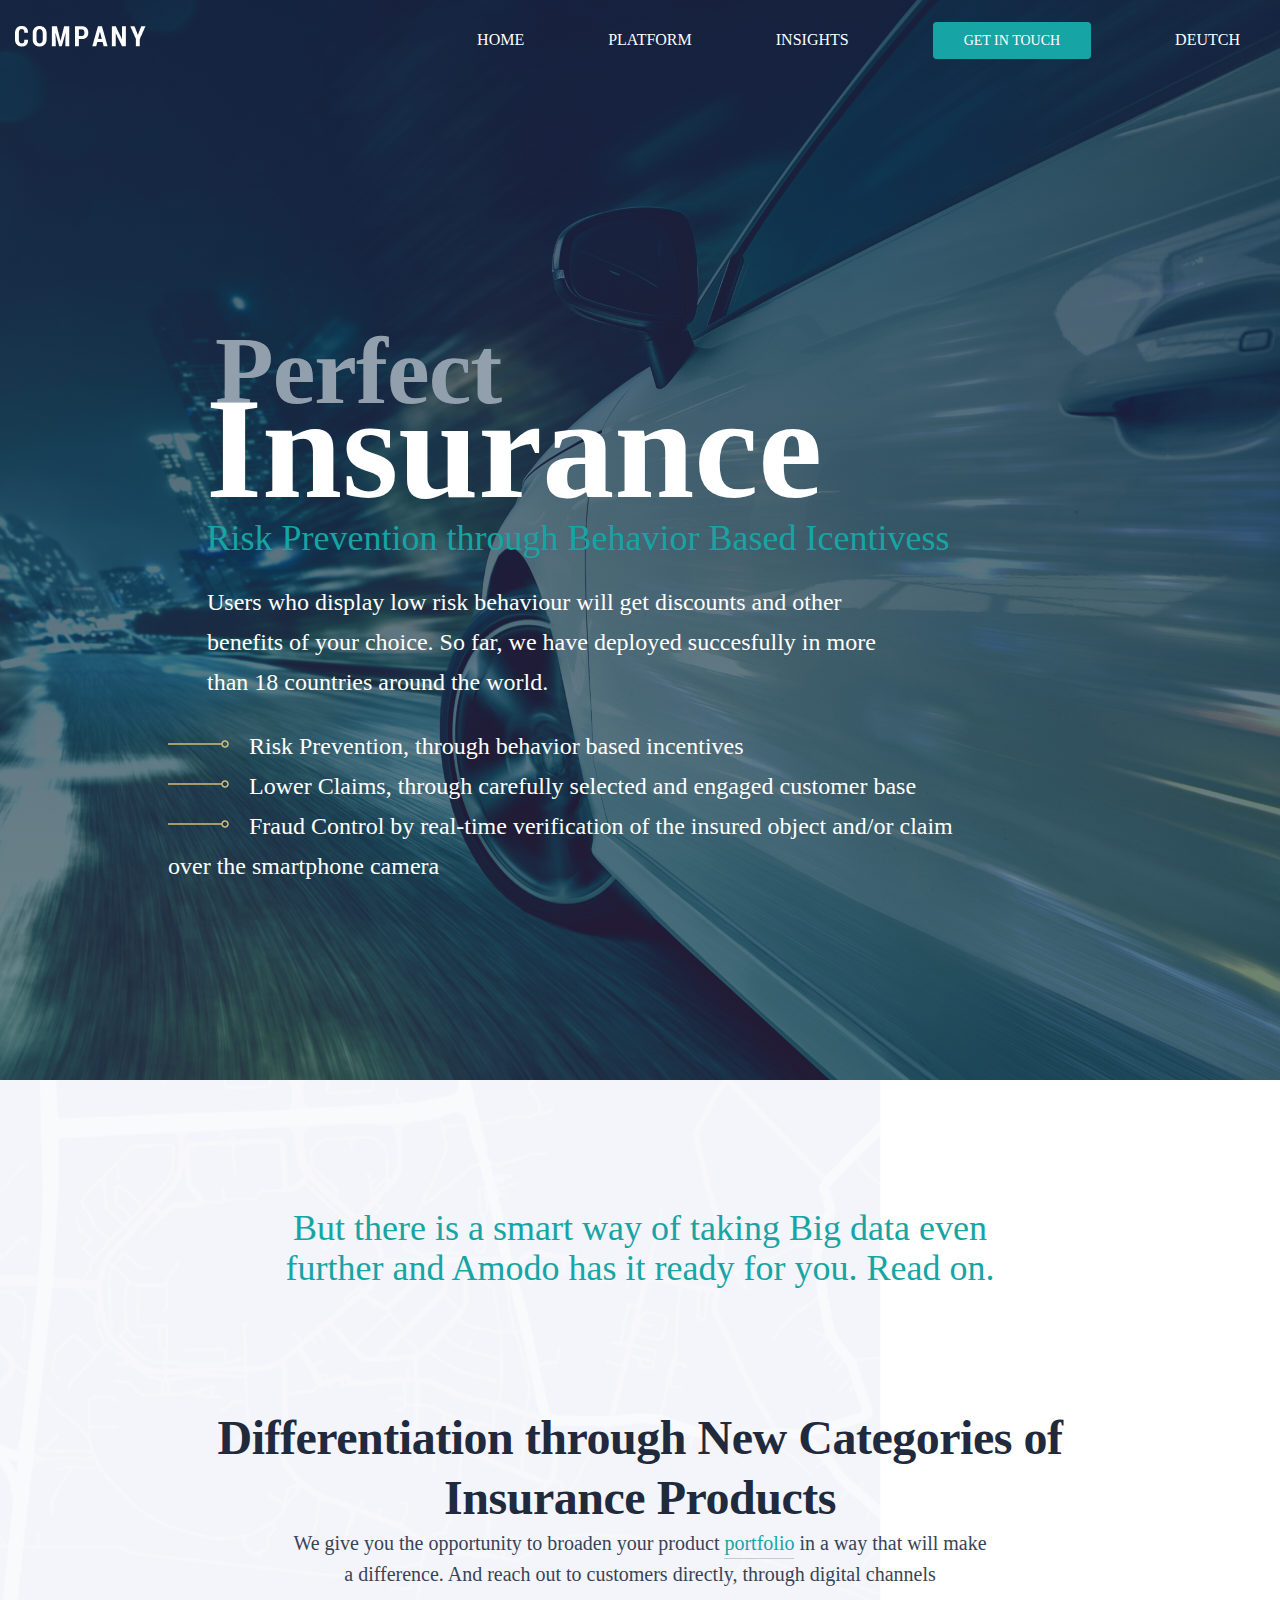
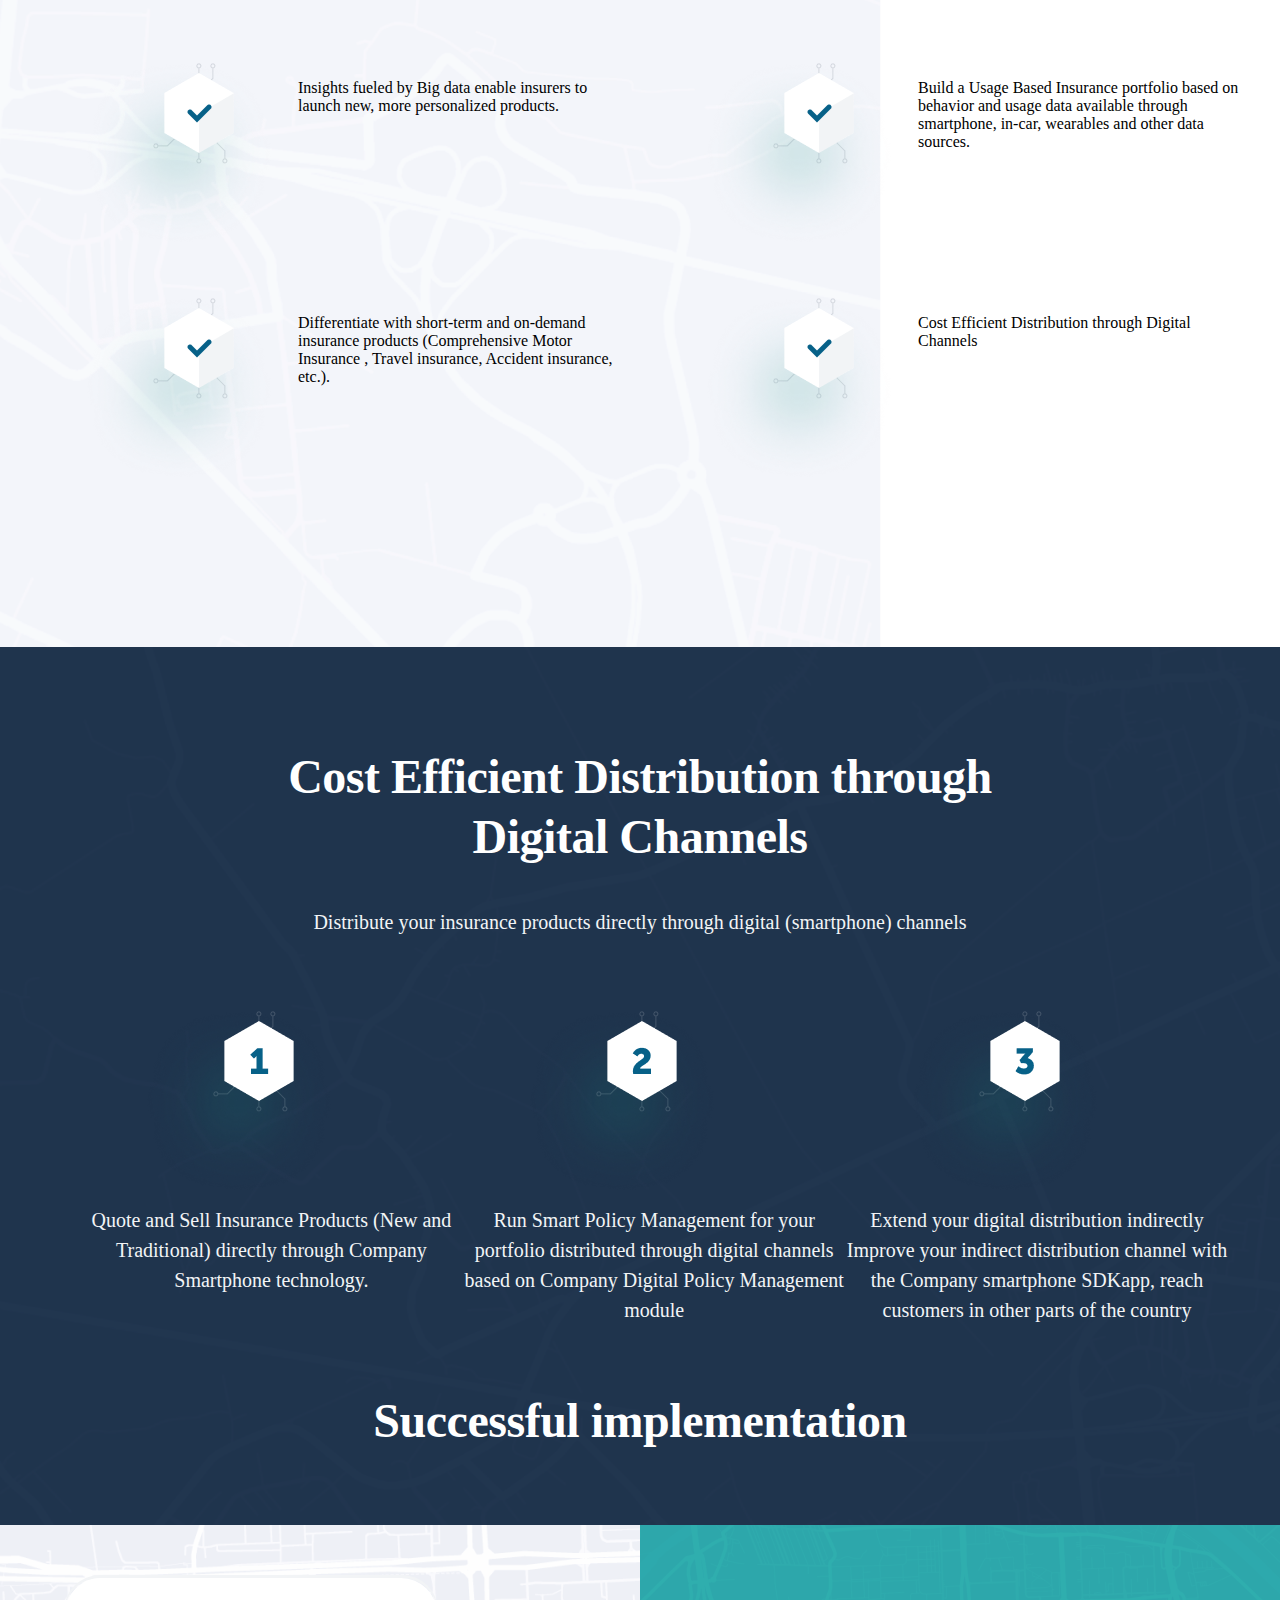
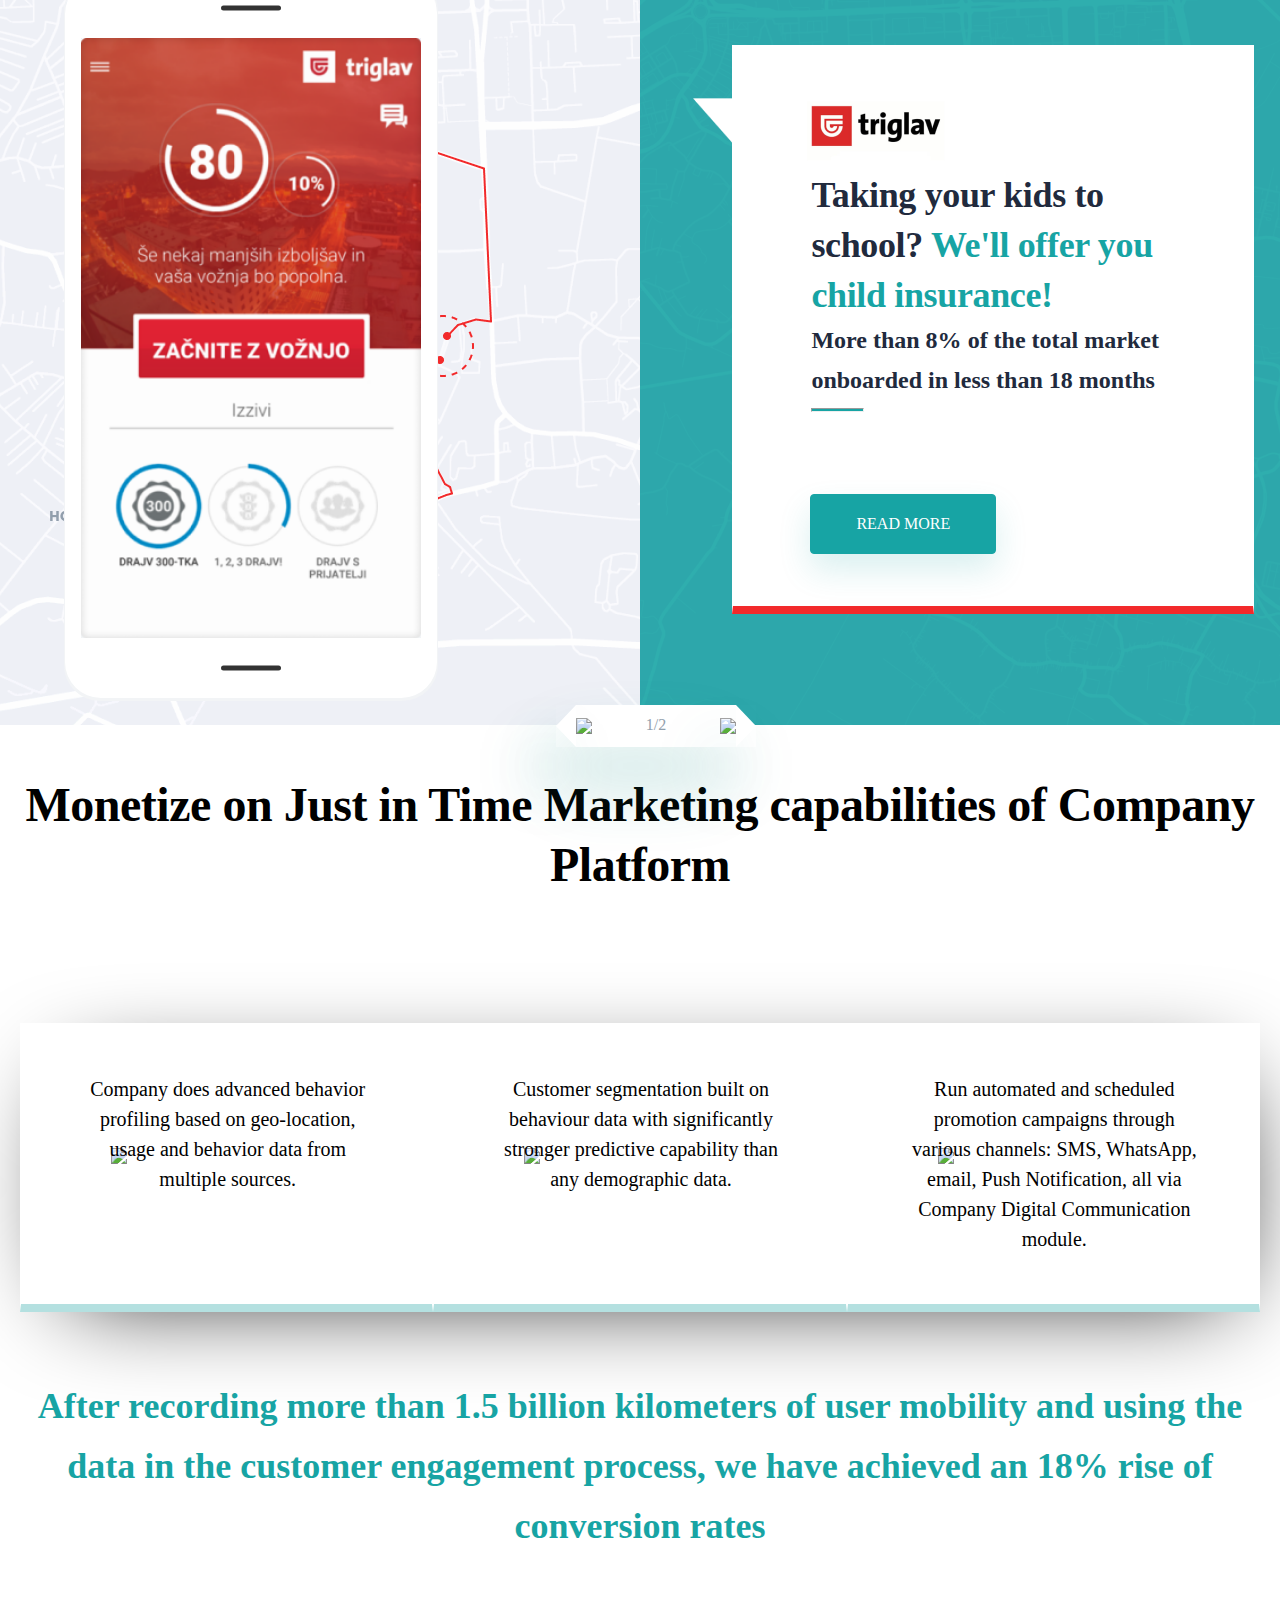
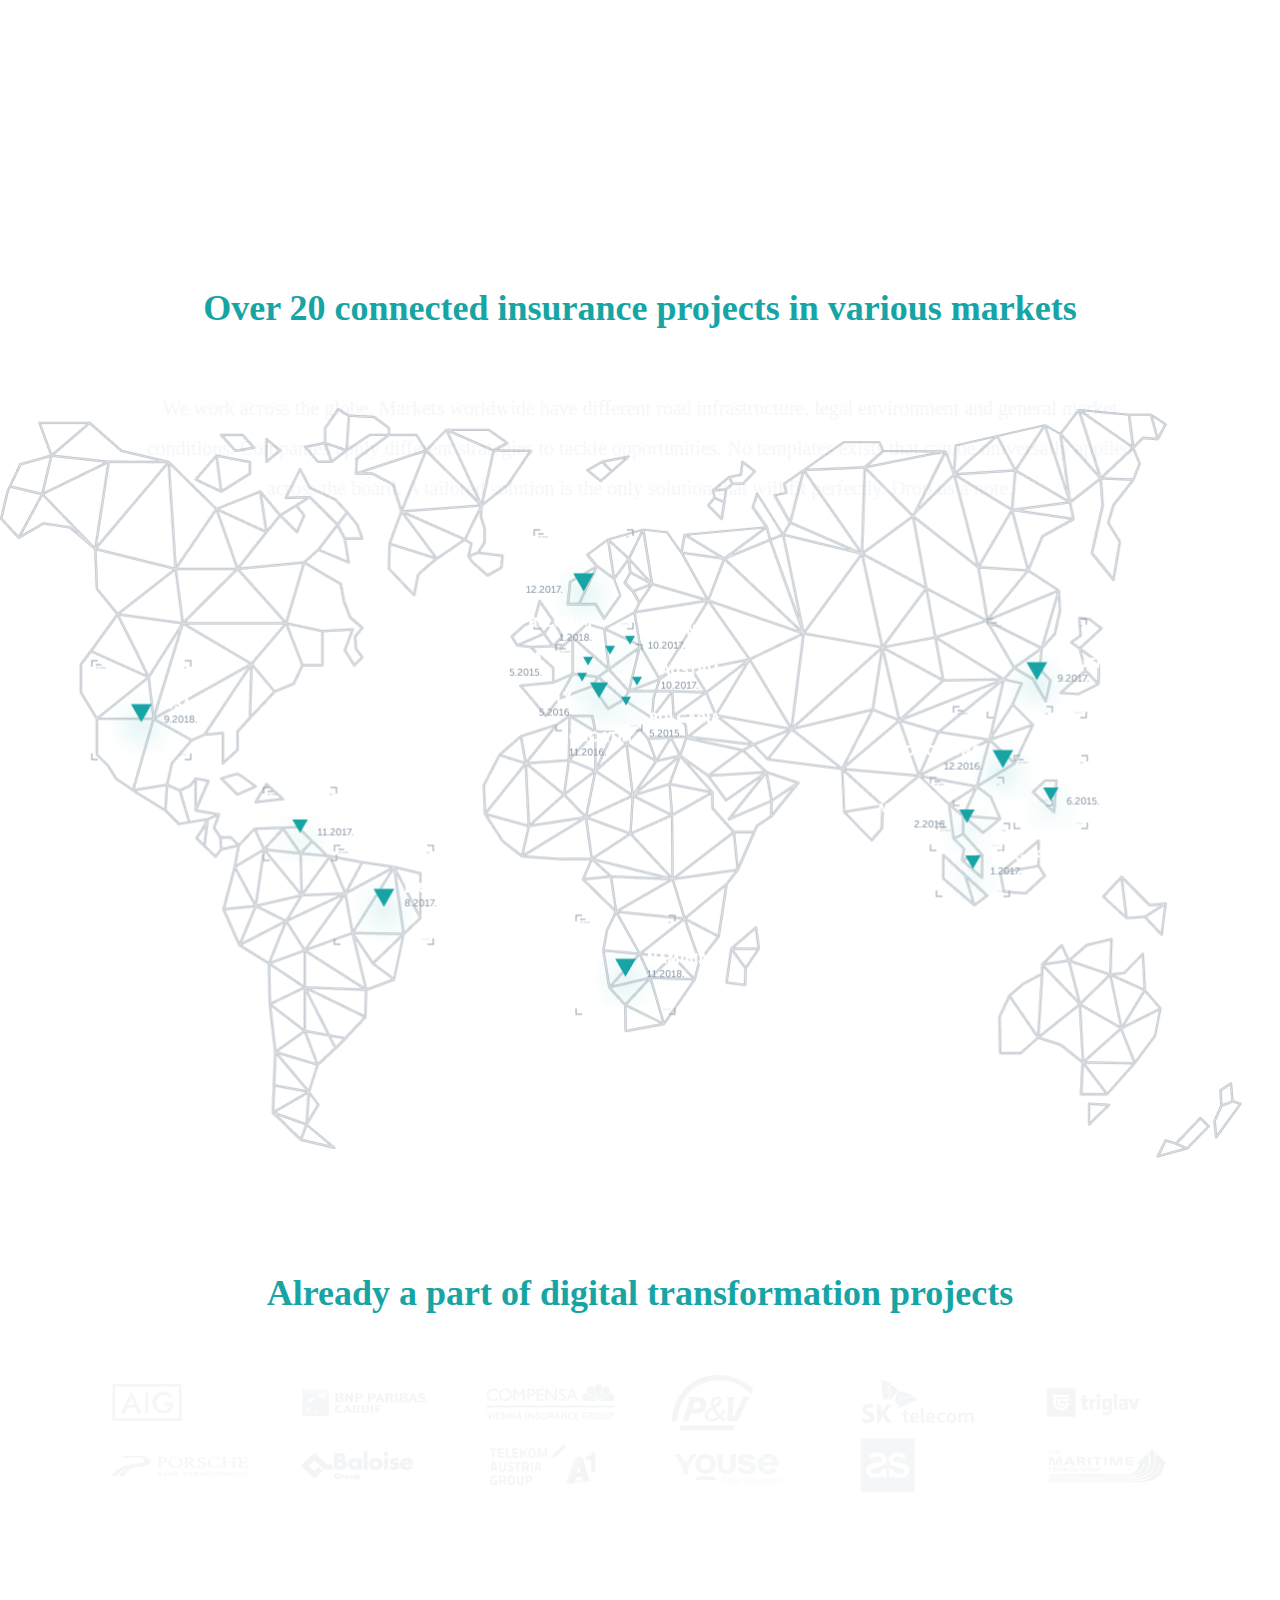
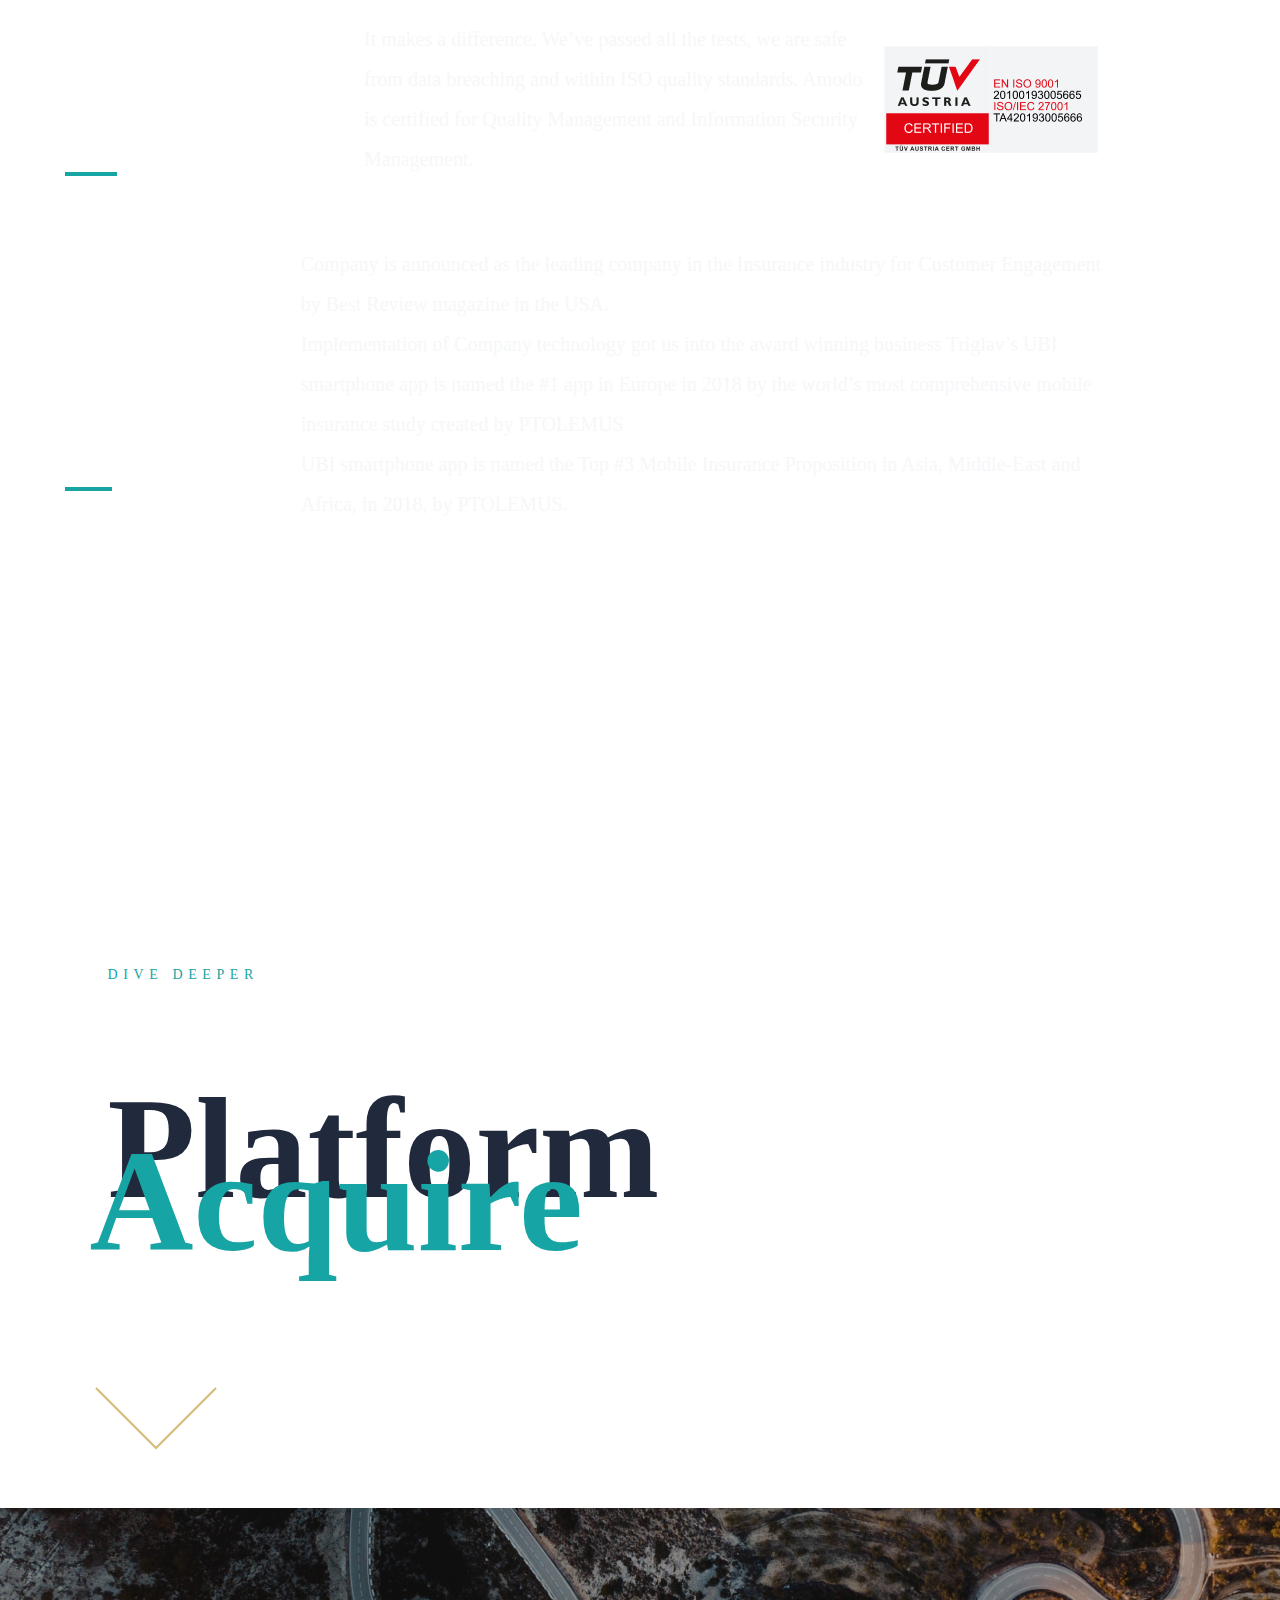
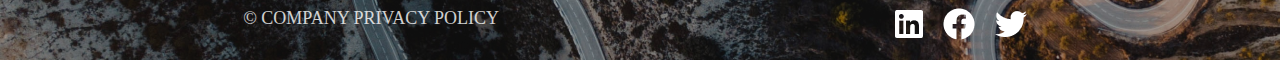
==== commit 5dd523b6: "responsive" ====
--- a/index.html
+++ b/index.html
@@ -2,6 +2,7 @@
 <html>
 <head>
 	<title>COMPANY</title>
+	<meta name="viewport" content="width=device-width, initial-scale=1">
 	<link rel="shortcut icon" type="image/icon" href="assets/images/favicon.png"/>
 	<link rel="stylesheet" type="text/css" href="css/style.css">
 	<meta charset="utf-8"/>
@@ -13,7 +14,7 @@
 				<img src="assets/images/COMPANY.png">
 			</ul>
 			<ul class="nav">
-				<li><a href="">Home</a></li>
+				<li><a href="#">Home</a></li>
 				<li class="dropdown"><span><a href="">Platform</a></span>
 					<ul class="dropdown-content">
 						<li>Acquire</li>
@@ -22,23 +23,22 @@
 						<li>Sell</li>
 					</ul>
 				</li>
-				<li><a href="">Insights</a></li>
+				<li><a href="https://www.youtube.com/watch?v=dQw4w9WgXcQ">Insights</a></li>
 				<li class="button"><a href="http://localhost/Burza/contact.html">Get in touch</a></li>
-				<li><a href="">Deutch</a></li>
+				<li><a href="https://www.youtube.com/watch?v=dQw4w9WgXcQ">Deutch</a></li>
 			</ul>
 		</div>
 	</header>
 
-	<section>
+
 		<div class="header-background">
-
 			<div class="header-content">
 				<h2>Perfect</h2>
 				<h1>Insurance</h1>
 				<h5>Risk Prevention through Behavior Based Icentivess</h5>
 				<p>Users who display low risk behaviour will get discounts and other benefits of your choice. So far, we have deployed succesfully in more than 18 countries around the world.</p>
 				<ul>
-					<li><img src="assets/images/bullet.png">Risk Prevention, through behavior based incentives</li>
+					<li><img src="assets/images/bullet.png"><span>Risk Prevention, through behavior based incentives</span></li>
 					<li><img src="assets/images/bullet.png">Lower Claims, through carefully selected and engaged customer base</li>
 					<li><img src="assets/images/bullet.png">Fraud Control by real-time verification of the insured object and/or claim over the smartphone camera</li>
 				</ul>
@@ -52,9 +52,7 @@
 		</div>
 		Under construction --> 
 
-	</section>
-
-	<section>
+
 		<div class="big-data-section"></div>
 		<div class="big-data-content">
 			<div class="big-data-title">
@@ -73,7 +71,6 @@
 				</ul>
 			</div>
 		</div>
-	</section>
 	
 	<div class="cost-section">
 		<div class="cost-content">
@@ -109,7 +106,7 @@
 				<h4>Taking your kids to school?<span> We'll offer you child insurance!</span></h4>
 				<p><span>More than 8%</span> of  the total market onboarded in less than 18 months</p>
 				<hr>
-				<a href="">read more</a>
+				<a href="https://www.youtube.com/watch?v=dQw4w9WgXcQ">read more</a>
 			</div>
 			<div class="hexagon">
 				<a href="" class="prev-arrow">
@@ -124,26 +121,28 @@
 
 	</div>
 
-	<section>
+	<div class="monetization-section">
 		<h2 class="monetization-title">Monetize on Just in Time Marketing capabilities of Company Platform</h2>
 		<div class="monetization">
 			<div class="monetization-content">
-				<div class="monetization-box">
+				<ul>
+				<li class="monetization-box">
 					<img src="assets/images/tick_icon_teal.png">
 					<p>Company does advanced behavior profiling based on geo-location, usage and behavior data from multiple sources.</p>
-				</div>
-				<div class="monetization-box">
+				</li>
+				<li class="monetization-box">
 					<img src="assets/images/tick_icon_teal.png">
 					<p>Customer segmentation built on behaviour data with significantly stronger predictive capability than any demographic data.</p>
-				</div>	
-				<div class="monetization-box">
+				</li>	
+				<li class="monetization-box">
 					<img src="assets/images/tick_icon_teal.png">
 					<p>Run automated and scheduled promotion campaigns through various channels: SMS, WhatsApp, email, Push Notification, all via Company Digital Communication module.</p>
-				</div>		
+				</li>		
+				</ul>
 			</div>
 		</div>
 		<h4 class="monetization-subtitle">After recording more than 1.5 billion kilometers of user mobility and using the data in the customer engagement process, we have achieved an 18% rise of conversion rates</h4>
-	</section>
+	</div>
 
 	<section>
 		<div class="sponsor-bg">
@@ -151,7 +150,9 @@
 				<h2>Trusted by clients on 5 continents</h2>
 				<h5>Over 20 connected insurance projects in various markets</h5>
 				<p>We work across the globe. Markets worldwide have different road infrastructure, legal environment and general market conditions. Companies apply different strategies to tackle opportunities. No templates exists that can be universally applied across the board. A tailored solution is the only solution that will fit perfectly. Drop us a note.</p>
-				<img src="assets/images/map.png">
+				<div class="sponsor-bg-map">
+				<!-- <img src="assets/images/map.png"> -->
+				</div>
 			</div>
 			<div class="list-title">
 				<h2>Live Company platforms</h2>
@@ -165,8 +166,7 @@
 					<li><img src="assets/images/sponsor-logo/p_v.png"></li>
 					<li><img src="assets/images/sponsor-logo/sk_telecom.png"></li>
 					<li><img src="assets/images/sponsor-logo/triglav.png"></li>
-				</ul>
-				<ul>
+				
 					<li><img src="assets/images/sponsor-logo/porsche.png"></li>
 					<li><img src="assets/images/sponsor-logo/baloise.png"></li>
 					<li><img src="assets/images/sponsor-logo/tele_austria.png"></li>
--- a/css/style.css
+++ b/css/style.css
@@ -104,7 +104,7 @@
 .dropdown span:hover {
 	color: #17A4A4;
 }
-.button a {
+.button a, .mobile-button {
 	text-decoration: none;
 	border: 1px solid #17A4A4;
 	border-radius: 4px;
@@ -114,7 +114,7 @@
 	transition: background 1s ease-out;
 	font-size: 14px;
 }
-.button a:hover {
+.button a:hover, .mobile-button:hover {
 	border: 1px solid #1ECDCD;
 	background: linear-gradient(270deg, rgba(30, 205, 205, 0) 36.59%, #1ECDCD 100%), #1ECDCD;
 }
@@ -294,32 +294,31 @@
 		margin: 0 auto;
 	}
 	.big-data-list ul {
-	column-count: 2;
-	column-gap: 80px;
-	list-style-type: none;
-	max-width: 1200px;
-	margin: 5% auto;
-}
-.big-data-list ul li {
-	display: flex;
-	padding-bottom: 5%;
-}
-.big-data-list ul li img {
-	vertical-align: middle;
-	padding-right: 20px;
-}
-.big-data-list ul li span {
-	display: block;
-	max-width: 550px;
-	width: 100%;
-	padding-top: 30px;
-}
+		column-count: 2;
+		column-gap: 80px;
+		list-style-type: none;
+		max-width: 1200px;
+		margin: 5% auto;
+	}
+	.big-data-list ul li {
+		display: flex;
+		padding-bottom: 5%;
+	}
+	.big-data-list ul li img {
+		vertical-align: middle;
+		padding-right: 20px;
+	}
+	.big-data-list ul li span {
+		display: block;
+		max-width: 550px;
+		width: 100%;
+		padding-top: 30px;
+	}
 
 	.cost-section {
 		background: url("../assets/images/background_alt.png") no-repeat;
 		height: 1600px;
 		width: 100%;
-		overflow: hidden;
 	}
 	.cost-content {
 		max-width: 1200px;
@@ -382,6 +381,7 @@
 		text-align: center;
 		letter-spacing: -0.01em;
 		color: #FFFFFF;
+		margin: 10% 0;
 	}
 
 	.cost-slide {
@@ -609,7 +609,7 @@
 		letter-spacing: -0.01em;
 		max-width: 1240px;
 		width: 100%;
-		margin: 5% auto;
+		margin: 10% auto;
 	}
 	.monetization {
 		max-width: 1240px;
@@ -617,12 +617,18 @@
 		margin: 0 auto;
 		box-shadow: 10px 20px 100px -40px;
 	}
-	.monetization-content {
+	.monetization-content ul {
 		display: flex;
+		max-width: 1600px;
+		width: 100%;
+		list-style-type: none;
+		margin: 0 auto;
+		padding: 0;
 	}
 	.monetization-box {
 		border: 1px solid #fff;
-		width: 480px;
+		max-width: 480px;
+		width: 34%;
 		position: relative;
 		border-bottom: 8px solid #B4E0E0;
 		height: 280px;
@@ -660,7 +666,7 @@
 	}
 	.sponsor-bg {
 		background: url("../assets/images/background_alt_long.png");
-		height: 2400px;
+		height: 2500px;
 		position: relative;
 		max-width: 1920px;
 		width: 100%;
@@ -699,12 +705,16 @@
 		max-width: 1000px;
 		margin: 0 auto;
 	}
-	.sponsor-title img {
+	.sponsor-title .sponsor-bg-map {
+		background: url("../assets/images/map.png");
+		height: 750px;
 		position: relative;
 		top: -100px;
 		margin: 0 auto;
 		max-width: 1300px;
 		width: 100%;
+		background-size: contain;
+		background-repeat: no-repeat;
 	}
 	.list-title {
 		position: relative;
@@ -743,6 +753,11 @@
 		justify-content: space-between;
 		list-style-type: none;
 		flex-wrap: wrap;
+		max-width: 1140px;
+		margin: 0 auto;
+	}
+	.sponsor-list ul li {
+		width: 15%;
 	}
 	.certificate-content {
 		position: relative;
@@ -1150,6 +1165,111 @@
 		color: #fff;
 	}
 
+	.mobile-nav {
+		background: url("../assets/images/background.png") no-repeat;
+		max-width: 360px;
+		height: 640px;
+		width: 100%;
+		position: relative;
+	}
+	.mobile-logo {
+		max-width: 280px;
+		display: flex;
+		justify-content: space-between;
+		margin: 0 auto;
+		width: 100%;
+		margin-left: 0;
+		padding-top: 30px;
+	}
+	.mobile-nav-list {
+		max-width: 200px;
+		width: 100%;
+		margin: 0 auto;
+		display: flex;
+		flex-direction: column;
+		justify-content: space-between;
+		height: 200px;
+		position: absolute;
+		left: 20px;
+		top: 150px;
+		list-style-type: none;
+		align-items: center;
+	}
+	.mobile-nav-list li {
+		margin: 20px 0;
+	}
+	.mobile-nav-list li a {
+		text-decoration: none;
+		color: #000;
+		text-decoration: none;
+		color: #000;
+		text-align: center;
+		letter-spacing: 0.4em;
+		text-transform: uppercase;
+		font-variant: small-caps;
+		font-family: Museo Sans;
+		font-size: 24px;
+		line-height: 120%;
+	}
+	.mobile-nav-list .mobile-button {
+		border: 1px solid #17A4A4;
+		border-radius: 4px;
+		background-color: #17A4A4;
+		color: #fff;
+		transition: background 1s ease-out;
+		font-size: 14px;
+		letter-spacing: unset;
+		text-transform: unset;
+		line-height: unset;
+		font-variant: unset;
+	}
+	.mobile-nav-list .mobile-button a {
+		color: #fff;
+		text-decoration: none;
+		font-size: 14px;
+		letter-spacing: unset;
+		text-transform: unset;
+		line-height: unset;
+		font-variant: unset;
+	}
+	.mobile-nav .mobile-nav-list .lang a {
+		font-family: Museo Sans;
+		font-size: 14px;
+		line-height: 120%;
+		text-align: center;
+		letter-spacing: 0.4em;
+		text-transform: uppercase;
+		font-variant: small-caps;
+		color: #212A3D;
+		opacity: 0.6;
+	}
+	.mobile-dropdown {
+		position: relative;
+		display: inline-block;
+		padding: 0 30px;
+		transition: ease-in-out 1s;
+	}
+	.mobile-dropdown-content {
+		display: none;
+		list-style-type: none;
+		max-width: 192px;
+		padding-left: 0;
+		text-align: center;
+	}
+	.mobile-dropdown-content li {
+		font-family: Museo Sans;
+		font-size: 14px;
+		line-height: 17px;
+		color: #000;
+	}
+	.mobile-dropdown:hover .mobile-dropdown-content {
+		display: block;
+	}
+	.mobile-dropdown span:hover {
+		color: #17A4A4;
+	}
+
+
 	/* Responsive */
 	@media screen and (max-width: 1415px) {
 		.smartphone-border {
@@ -1172,7 +1292,33 @@
 			padding: 0 10px;
 		}
 	}
+	@media screen and (max-width: 1120px) {
+		.monetization-box p {
+			padding: 50px 29px 62px 61px;
+			line-height: 25px;
+		}
+		.monetization-box img {
+			left: 60px;
+		}
+		.sponsor-list ul {
+			max-width: 840px;
+		}
+	}
 	@media screen and (max-width: 1020px) {
+		.sponsor-bg {
+			height: 3000px;
+		}
+		.certificate-box-1, .certificate-box-2 {
+			display: flex;
+			align-items: flex-start;
+			flex-direction: column;
+			margin: 0 auto;
+			max-width: 500px;
+			width: 100%;
+		}
+		.certificate-box-1 p {
+			margin-left: unset;
+		}
 		.pre-footer-content h5 {
 			top: 7.7%;
 		}
@@ -1185,4 +1331,72 @@
 			z-index: 20;
 		}
 	}
-
+	@media screen and (max-width: 920px) {
+		.header-content {
+			left: 2%;
+		}
+	}
+	@media screen and (max-width: 820px) {
+		.header-background h2 {
+			left: 47px;
+		}
+		.header-background h1 {
+			left: 38px;
+		}
+		.header-background h5 {
+			left: 38px;
+			text-align: left;
+			width: 750px;
+		}
+		.header-background p {
+			width: 650px;
+			left: 39px;
+			top: 355px;
+		}
+		.header-background ul {
+			max-width: 500px;
+		}
+		.smartphone-border {
+			display: none;
+		}
+		.triglav-content {
+			position: relative;
+			margin: 0 auto;
+			right: unset;
+		}
+		.hexagon {
+			display: none;
+		}
+		.monetization {
+			max-width: 500px;
+			width: 100%;
+			margin: 0 auto;
+		}
+		.monetization-content ul {
+			padding: 0;
+			flex-wrap: wrap;
+			justify-content: center;
+		}
+		.monetization-box {
+			border: 1px solid #fff;
+			max-width: 500px;
+			width: 100%;
+			position: relative;
+			border-bottom: 8px solid #B4E0E0;
+			height: 280px;
+			transition: border 2s ease-in-out;
+		}
+		.monetization-box img {
+			left: 120px;
+		}
+		.monetization-box p {
+			padding: 18%;
+			line-height: 25px;
+		}
+		.sponsor-list ul li {
+			width: 25%;
+		}
+		.sponsor-bg {
+			height: 3300px;
+		}
+	}